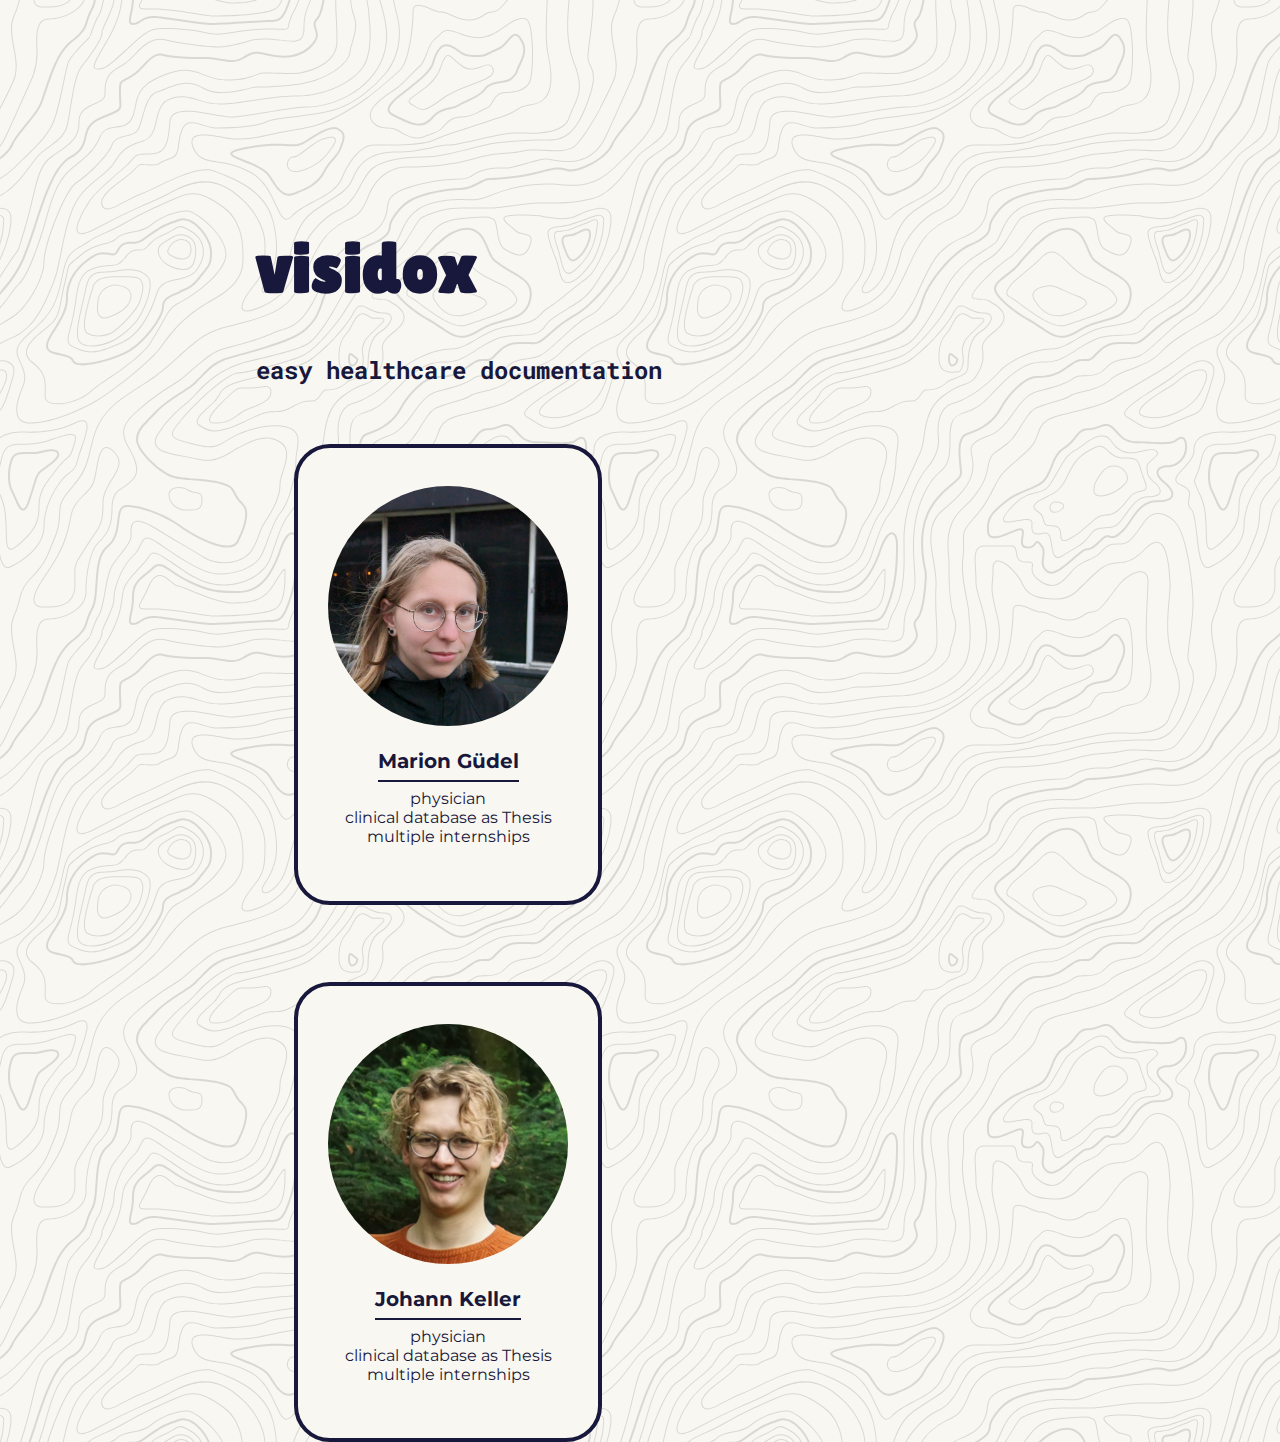
==== index.html @ 974b4e4a "first upload coverpage" ====
<!DOCTYPE html>
<html>
<head>
	<title>visidox - easy healthcare documentation</title>

	<link rel="preconnect" href="https://fonts.googleapis.com">
		<link rel="preconnect" href="https://fonts.gstatic.com" crossorigin>
		<link href="https://fonts.googleapis.com/css2?family=Lilita+One&family=Montserrat&family=Roboto+Mono&display=swap" rel="stylesheet"> 

	<link rel="stylesheet" href="visidox001.css">
</head>
<body>
<div class="content">
	<h1>visidox</h1>
	<h2>easy healthcare documentation</h2>
	<div class="people">
		<a href="https://www.linkedin.com/in/marion-g%C3%BCdel-76927b283/"><div class="person">
			<img src="Marion-Guedel-profile.jpg">
			<br><br>
			<div class="text">
				<span class="name">Marion Güdel</span>
				<p>physician<br>clinical database as Thesis<br>multiple internships</p>
			</div>
		</div></a>
		<a href="https://www.linkedin.com/in/johann-keller-655b15215/"><div class="person">
			<img src="Johann-Keller-profile.png">
			<br><br>
			<div class="text">
					<span class="name">Johann Keller</span>
					<p>physician<br>clinical database as Thesis<br>multiple internships</p>
			</div>
		</div></a>
	</div>
</div>
</body>
</html>
---- visidox001.css ----
:root {
	--boxSDur: 0.22s;
    --shadowOffset: 6px;
    --shadowColor: #17183B;
    --background-color: #f9f7f1;
}

body {
	background-color: var(--background-color);
background-image: url("data:image/svg+xml,%3Csvg xmlns='http://www.w3.org/2000/svg' width='600' height='600' viewBox='0 0 600 600'%3E%3Cpath fill='%23a9a9a9' fill-opacity='0.4' d='M600 325.1v-1.17c-6.5 3.83-13.06 7.64-14.68 8.64-10.6 6.56-18.57 12.56-24.68 19.09-5.58 5.95-12.44 10.06-22.42 14.15-1.45.6-2.96 1.2-4.83 1.9l-4.75 1.82c-9.78 3.75-14.8 6.27-18.98 10.1-4.23 3.88-9.65 6.6-16.77 8.84-1.95.6-3.99 1.17-6.47 1.8l-6.14 1.53c-5.29 1.35-8.3 2.37-10.54 3.78-3.08 1.92-6.63 3.26-12.74 5.03a384.1 384.1 0 0 1-4.82 1.36c-2.04.58-3.6 1.04-5.17 1.52a110.03 110.03 0 0 0-11.2 4.05c-2.7 1.15-5.5 3.93-8.78 8.4a157.68 157.68 0 0 0-6.15 9.2c-5.75 9.07-7.58 11.74-10.24 14.51a50.97 50.97 0 0 1-4.6 4.22c-2.33 1.9-10.39 7.54-11.81 8.74a14.68 14.68 0 0 0-3.67 4.15c-1.24 2.3-1.9 4.57-2.78 8.87-2.17 10.61-3.52 14.81-8.2 22.1-4.07 6.33-6.8 9.88-9.83 12.99-.47.48-.95.96-1.5 1.48l-3.75 3.56c-1.67 1.6-3.18 3.12-4.86 4.9a42.44 42.44 0 0 0-9.89 16.94c-2.5 8.13-2.72 15.47-1.76 27.22.47 5.82.51 6.36.51 8.18 0 10.51.12 17.53.63 25.78.24 4.05.56 7.8.97 11.22h.9c-1.13-9.58-1.5-21.83-1.5-37 0-1.86-.04-2.4-.52-8.26-.94-11.63-.72-18.87 1.73-26.85a41.44 41.44 0 0 1 9.65-16.55c1.67-1.76 3.18-3.27 4.83-4.85.63-.6 3.13-2.96 3.75-3.57a71.6 71.6 0 0 0 1.52-1.5c3.09-3.16 5.86-6.76 9.96-13.15 4.77-7.42 6.15-11.71 8.34-22.44.86-4.21 1.5-6.4 2.68-8.6.68-1.25 1.79-2.48 3.43-3.86 1.38-1.15 9.43-6.8 11.8-8.72 1.71-1.4 3.26-2.81 4.7-4.3 2.72-2.85 4.56-5.54 10.36-14.67a156.9 156.9 0 0 1 6.1-9.15c3.2-4.33 5.9-7.01 8.37-8.07 3.5-1.5 7.06-2.77 11.1-4.02a233.84 233.84 0 0 1 7.6-2.2l2.38-.67c6.19-1.79 9.81-3.16 12.98-5.15 2.14-1.33 5.08-2.33 10.27-3.65l6.14-1.53c2.5-.63 4.55-1.2 6.52-1.82 7.24-2.27 12.79-5.06 17.15-9.05 4.05-3.72 9-6.2 18.66-9.9l4.75-1.82c1.87-.72 3.39-1.31 4.85-1.91 10.1-4.15 17.07-8.32 22.76-14.4 6.05-6.45 13.95-12.4 24.49-18.92 1.56-.96 7.82-4.6 14.15-8.33v-64.58c-4 8.15-8.52 14.85-12.7 17.9-2.51 1.82-5.38 4.02-9.04 6.92a1063.87 1063.87 0 0 0-6.23 4.98l-1.27 1.02a2309.25 2309.25 0 0 1-4.87 3.9c-7.55 6-12.9 10.05-17.61 13.19-3.1 2.06-3.86 2.78-8.06 7.13-5.84 6.07-11.72 8.62-29.15 10.95-11.3 1.5-20.04 4.91-30.75 11.07-1.65.94-7.27 4.27-6.97 4.1-2.7 1.58-4.69 2.69-6.64 3.66-5.63 2.8-10.47 4.17-15.71 4.17-17.13 0-41.44 11.51-51.63 22.83-12.05 13.4-31.42 27.7-45.25 31.16-7.4 1.85-11.85 7.05-14.04 14.69-1.26 4.4-1.58 8.28-1.58 13.82 0 .82.01.98.24 3.63.45 5.18.35 8.72-.77 13.26-1.53 6.2-4.89 12.6-10.59 19.43-13.87 16.65-22.88 46.58-22.88 71.68 0 2.39.02 4.26.06 8.75.12 10.8.1 15.8-.22 21.95-.56 11.18-2.09 20.73-5 29.3h-1.05c2.94-8.56 4.49-18.12 5.05-29.35.31-6.13.34-11.1.22-21.9-.04-4.48-.06-6.36-.06-8.75 0-25.32 9.07-55.47 23.12-72.32 5.6-6.72 8.88-12.99 10.38-19.03 1.09-4.4 1.18-7.85.74-12.93-.23-2.7-.24-2.86-.24-3.72 0-5.62.32-9.57 1.62-14.1 2.28-7.95 6.97-13.44 14.76-15.39 13.6-3.4 32.82-17.59 44.75-30.84C409 360.14 433.58 348.5 451 348.5c5.07 0 9.77-1.33 15.26-4.07 1.93-.96 3.9-2.05 6.58-3.62-.3.18 5.33-3.16 6.98-4.11 10.82-6.21 19.66-9.67 31.11-11.2 17.23-2.3 22.9-4.75 28.57-10.64 4.25-4.41 5.04-5.16 8.22-7.28 4.68-3.11 10.01-7.14 17.55-13.14a1113.33 1113.33 0 0 0 4.86-3.89l1.28-1.02a4668.54 4668.54 0 0 1 6.23-4.98c3.67-2.9 6.55-5.12 9.07-6.95 4.37-3.19 9.16-10.56 13.29-19.4v66.9zm0-116.23c-.62.01-1.27.06-1.95.13-6.13.63-13.83 3.45-21.83 7.45-3.64 1.82-8.46 2.67-14.17 2.71-4.7.04-9.72-.47-14.73-1.33-1.7-.3-3.26-.61-4.67-.93a31.55 31.55 0 0 0-3.55-.57 273.4 273.4 0 0 0-16.66-.88c-10.42-.16-17.2.74-17.97 2.73-.38.97.6 2.55 3.03 4.87 1.01.97 2.22 2.03 4.04 3.55a1746.07 1746.07 0 0 0 4.79 4.02c1.39 1.2 3.1 1.92 5.5 2.5.7.16.86.2 2.64.54 3.53.7 5.03 1.25 6.15 2.63 1.41 1.76 1.4 4.54-.15 8.88-2.44 6.83-5.72 10.05-10.19 10.33-3.63.23-7.6-1.29-14.52-5.06-4.53-2.47-6.82-7.3-8.32-15.26-.17-.87-.32-1.78-.5-2.86l-.43-2.76c-1.05-6.58-1.9-9.2-3.73-10.11-.81-.4-1.59-.74-2.36-1-2.27-.77-4.6-1.02-8.1-.92-2.29.07-14.7 1-13.77.93-20.55 1.37-28.8 5.05-37.09 14.99a133.07 133.07 0 0 0-4.25 5.44l-2.3 3.09-2.51 3.32c-4.1 5.36-7.06 8.48-10.39 11.12-.65.52-1.33 1.04-2.13 1.62l-4.11 2.94a106.8 106.8 0 0 0-5.16 3.99c-4.55 3.74-9.74 8.6-16.25 15.38-8.25 8.58-11.78 13.54-11.7 15.95.07 1.65 1.64 2.11 6.79 2.38 1.61.09 2.15.12 2.98.2 2.95.24 5.09.73 6.81 1.68 7.48 4.15 11.63 7.26 13.95 11.58 3.3 6.15.8 12.88-8.89 20.26-8.28 6.3-11.1 10.37-11.31 14.96-.06 1.17 0 1.93.26 4.43.69 6.47.25 10.65-2.8 17.42a44.23 44.23 0 0 1-4.16 7.53c-2.82 3.97-5.47 5.74-10.6 7.69-.43.16-3.34 1.23-4.27 1.59-1.8.68-3.38 1.36-5.01 2.14-4.18 2-8.4 4.6-13.1 8.24-8.44 6.51-13.23 14.56-15.98 25.06-1.1 4.2-1.55 6.81-2.8 15.21-1.26 8.6-2.17 12.64-4.08 16.55-2.1 4.28-11.93 26.59-12.97 28.88a382.7 382.7 0 0 1-6.37 13.41c-4.07 8.11-7.61 14.07-10.73 17.81-5.38 6.46-8.98 14.37-13.77 28.42a810.14 810.14 0 0 0-1.89 5.6c-1.8 5.35-2.96 8.6-4.26 11.85-6.13 15.32-25.43 26.31-46.46 26.31-11.2 0-20.58-2.74-31.02-8.55-5.6-3.13-4.55-2.42-22.26-14.54-14.33-9.8-17.7-10.73-20.47-6.9-.37.5-1.81 2.74-1.83 2.77a52.24 52.24 0 0 1-4.94 5.9c-.73.79-5.52 5.87-6.97 7.45-2.38 2.6-4.3 4.81-5.98 6.93a45.6 45.6 0 0 0-5.08 7.66c-1.29 2.57-1.9 5.25-2.66 10.6a997.6 997.6 0 0 1-.46 3.18h-1l.47-3.32c.77-5.45 1.4-8.2 2.75-10.9a46.54 46.54 0 0 1 5.2-7.84c1.7-2.14 3.63-4.38 6.03-6.98 1.45-1.59 6.24-6.68 6.96-7.46a51.58 51.58 0 0 0 4.84-5.78s1.47-2.26 1.86-2.8c3.25-4.5 7.08-3.44 21.84 6.67 17.67 12.08 16.62 11.38 22.19 14.48 10.3 5.73 19.5 8.43 30.53 8.43 20.65 0 39.57-10.77 45.54-25.69a219.7 219.7 0 0 0 4.24-11.8 6752.32 6752.32 0 0 0 1.88-5.6c4.83-14.16 8.47-22.14 13.96-28.73 3.05-3.66 6.56-9.57 10.6-17.61 1.97-3.93 4.04-8.31 6.35-13.38 1.03-2.28 10.88-24.61 12.98-28.91 1.85-3.79 2.75-7.76 4-16.25 1.24-8.44 1.7-11.07 2.81-15.32 2.8-10.7 7.71-18.94 16.33-25.6a73.18 73.18 0 0 1 13.29-8.35c1.66-.8 3.27-1.48 5.08-2.18.94-.36 3.86-1.43 4.28-1.59 4.95-1.88 7.44-3.55 10.14-7.33 1.35-1.9 2.68-4.3 4.06-7.37 2.97-6.58 3.39-10.59 2.72-16.9a27.13 27.13 0 0 1-.27-4.58c.22-4.94 3.21-9.24 11.7-15.7 9.33-7.11 11.66-13.34 8.62-19-2.2-4.09-6.25-7.12-13.55-11.17-1.57-.88-3.6-1.33-6.42-1.57-.8-.07-1.34-.1-2.95-.19-5.77-.3-7.63-.85-7.72-3.34-.1-2.81 3.5-7.87 11.97-16.69 6.53-6.8 11.75-11.69 16.33-15.45 1.79-1.47 3.42-2.72 5.2-4.03l4.12-2.94c.79-.58 1.46-1.08 2.1-1.59 3.26-2.6 6.16-5.65 10.21-10.94a383.2 383.2 0 0 0 2.5-3.32l2.31-3.09c1.8-2.39 3.04-4 4.29-5.48 8.47-10.17 16.98-13.96 37.27-15.3-.44.02 12-.9 14.32-.98 3.62-.1 6.05.16 8.46.98.8.27 1.62.62 2.47 1.04 2.27 1.14 3.17 3.87 4.27 10.85l.44 2.76c.17 1.07.33 1.97.5 2.83 1.44 7.69 3.62 12.29 7.8 14.57 6.76 3.68 10.6 5.15 13.99 4.94 4-.25 6.99-3.17 9.3-9.67 1.45-4.04 1.46-6.49.32-7.92-.9-1.12-2.28-1.62-5.57-2.27a55.8 55.8 0 0 1-2.67-.55c-2.54-.6-4.39-1.4-5.93-2.71a252.63 252.63 0 0 0-4.78-4.01 84.35 84.35 0 0 1-4.08-3.6c-2.73-2.6-3.86-4.43-3.28-5.95 1.02-2.64 7.82-3.54 18.93-3.37a230.56 230.56 0 0 1 16.73.88c2.76.39 3.2.49 3.68.6 1.4.3 2.95.62 4.62.91a82.9 82.9 0 0 0 14.56 1.32c5.56-.04 10.24-.86 13.73-2.6 8.1-4.05 15.89-6.9 22.17-7.56.7-.07 1.4-.11 2.05-.13v1zm0-100.94v1.5c-8.62 16.05-17.27 29.55-23.65 35.92-3.19 3.2-7.62 4.9-13.54 5.56-4.45.48-8.28.4-19.18-.2-9.91-.55-15.32-.44-20.52.78a84.05 84.05 0 0 1-15 2.11l-2.25.14c-12.49.75-19.37 1.78-32.72 5.74-4.5 1.33-9.27 2.49-14.3 3.48a246.27 246.27 0 0 1-32.6 3.97c-7.56.45-13.21.57-20.24.57-5.4 0-11.9 1.61-18 5.18-8.3 4.87-15.06 12.87-19.53 24.5a68.57 68.57 0 0 1-4.56 9.8c-3.6 6.2-6.92 8.99-13.38 12.18l-4.03 1.96a64.48 64.48 0 0 0-15.16 10.25c-8.2 7.33-13.72 16.63-22.54 35.6l-2.08 4.49c-7.3 15.7-11.5 23.3-17.35 29.87-7.7 8.66-20.25 14.42-40.31 20.08-4.37 1.23-19.04 5.08-19.24 5.13-6.92 1.87-11.68 3.34-15.63 4.92-10.55 4.22-18.71 10.52-36.38 26.52l-1.7 1.54c-8.58 7.76-13.41 11.9-18.81 15.88-3.95 2.9-8 5.67-12.97 8.91-2.06 1.34-10.3 6.6-12.33 7.94-11.52 7.5-18.53 13.04-24.62 20.08a62.01 62.01 0 0 0-6.44 8.85c-4.13 6.91-6.27 13.15-9.2 25.11l-1.54 6.26c-.6 2.45-1.15 4.54-1.72 6.58-2.97 10.7-6.9 17.36-14.78 26.91L69.6 491a148.51 148.51 0 0 0-4.19 5.3 23.9 23.9 0 0 0-3.44 6.28c-1.16 3.23-1.52 5.9-1.87 11.94-.58 10.05-1.42 15.04-4.63 22.67-1.57 3.72-5.66 14.02-6.41 15.8a73.46 73.46 0 0 1-3.57 7.4c-2.88 5.14-6.71 10.12-13.12 16.95-5.96 6.36-8.87 10.9-10.61 16a56.88 56.88 0 0 0-1.38 4.82l-.46 1.84h-1.03l.52-2.08c.52-2.09.92-3.49 1.4-4.9 1.8-5.25 4.78-9.9 10.84-16.36 6.35-6.78 10.13-11.7 12.97-16.77a72.5 72.5 0 0 0 3.52-7.29c.75-1.76 4.84-12.06 6.4-15.8 3.17-7.5 3.99-12.4 4.56-22.33.35-6.14.72-8.88 1.93-12.23a24.9 24.9 0 0 1 3.58-6.54c1.27-1.7 2.6-3.37 4.22-5.34l4.11-4.95c7.8-9.46 11.66-16 14.59-26.54.56-2.04 1.1-4.12 1.71-6.56l1.53-6.26c2.96-12.04 5.13-18.36 9.32-25.39 1.84-3.08 4-6.05 6.54-8.99 6.17-7.12 13.24-12.7 24.83-20.26 2.05-1.33 10.28-6.6 12.33-7.94 4.96-3.22 9-5.98 12.92-8.87 5.37-3.95 10.19-8.08 18.74-15.82l1.7-1.54c17.76-16.09 25.98-22.43 36.67-26.7 4-1.6 8.8-3.09 15.75-4.96.21-.06 14.87-3.9 19.22-5.13 19.9-5.61 32.32-11.31 39.85-19.78 5.76-6.48 9.93-14.02 17.18-29.64l2.09-4.5c8.87-19.07 14.44-28.46 22.77-35.9a65.48 65.48 0 0 1 15.38-10.4l4.04-1.97c6.3-3.1 9.47-5.77 12.96-11.77a67.6 67.6 0 0 0 4.48-9.67c4.56-11.84 11.47-20.02 19.97-25 6.25-3.66 12.93-5.32 18.5-5.32 7.01 0 12.65-.12 20.17-.57a245.3 245.3 0 0 0 32.47-3.96c5-.98 9.75-2.13 14.22-3.45 13.43-3.98 20.38-5.02 32.94-5.78l2.24-.14c5.76-.37 9.8-.9 14.85-2.09 5.31-1.25 10.79-1.35 22.6-.7 9.04.5 12.84.58 17.21.1 5.71-.62 9.94-2.26 12.95-5.26 6.44-6.45 15.3-20.37 24.35-36.72zm0 450.21c-1.28-4.6-2.2-10.55-3.33-20.25l-.24-2.04-.23-2.03c-1.82-15.7-3.07-21.98-5.55-24.47-2.46-2.46-3.04-5.03-2.52-8.64.1-.6.18-1.1.39-2.15.69-3.54.77-5.04.08-6.84-.91-2.38-3.31-4.41-7.79-6.26-5.08-2.09-6.52-4.84-4.89-8.44.66-1.45 1.79-3.02 3.52-5.01 1.04-1.2 5.48-5.96 5.08-5.53 6.15-6.7 8.98-11.34 8.98-16.48a15.2 15.2 0 0 1 6.5-12.89v1.26a14.17 14.17 0 0 0-5.5 11.63c0 5.47-2.93 10.29-9.24 17.16.38-.42-4.04 4.33-5.07 5.5-1.67 1.93-2.75 3.43-3.36 4.77-1.37 3.04-.23 5.22 4.36 7.1 4.71 1.95 7.32 4.16 8.34 6.83.78 2.04.7 3.67-.03 7.4-.2 1.03-.3 1.51-.38 2.09-.48 3.33.03 5.59 2.23 7.8 2.74 2.74 3.98 8.96 5.84 25.06l.24 2.03.23 2.04c.82 7.01 1.53 12.06 2.34 16.03v4.33zm0-62.16c-1.4-3.13-4.43-9.9-4.95-11.17-1.02-2.53-1.25-3.8-.91-5.18.2-.84 2.05-4.68 2.32-5.33a70.79 70.79 0 0 0 3.54-11.2v3.99a62.82 62.82 0 0 1-2.62 7.6c-.31.75-2.09 4.46-2.27 5.18-.28 1.12-.08 2.22.87 4.57.41 1.02 2.5 5.7 4.02 9.09v2.45zm0-85.09c-1.65 1.66-3.66 2.9-6.4 4.13-.25.1-13.97 5.47-20.4 8.43-9.35 4.32-16.7 5.9-23.03 5.25-5.08-.53-9.02-2.25-14.77-5.92l-3.2-2.07a77.4 77.4 0 0 0-5.44-3.27c-4.05-2.18-3.25-5.8 1.47-10.47 3.71-3.68 9.6-7.93 18.73-13.8l4.46-2.82c17.95-11.33 18.22-11.5 22.27-14.74 11.25-9 19.69-14.02 26.31-15.1v1.02c-6.37 1.1-14.62 6-25.69 14.86-4.1 3.28-4.34 3.44-22.36 14.8a652.4 652.4 0 0 0-4.45 2.83c-9.07 5.83-14.92 10.05-18.57 13.66-4.31 4.28-4.95 7.13-1.7 8.88 1.7.91 3.29 1.88 5.5 3.3l3.2 2.08c5.64 3.59 9.45 5.25 14.34 5.76 6.13.64 13.32-.9 22.52-5.15 6.46-2.98 20.18-8.35 20.4-8.44 3.04-1.37 5.1-2.71 6.81-4.69v1.47zm0-41.37v1c-6.56.26-12.11 3.13-19.71 9.08l-4.63 3.68a51.87 51.87 0 0 1-4.4 3.14c-.82.52-5.51 3.33-6.22 3.76-3.31 2-6.15 3.8-8.87 5.6a112.61 112.61 0 0 0-8.16 5.92c-4.61 3.72-7.4 6.9-7.97 9.35-.63 2.67 1.48 4.53 7.05 5.46 10.7 1.78 20.92-.05 30.45-4.65a61.96 61.96 0 0 0 17.1-12.2 41.8 41.8 0 0 0 5.36-7.42v1.92a38.94 38.94 0 0 1-4.64 6.19 62.95 62.95 0 0 1-17.39 12.41c-9.7 4.68-20.13 6.55-31.05 4.73-6.06-1-8.65-3.29-7.85-6.67.64-2.74 3.53-6.05 8.31-9.9 2.35-1.9 5.1-3.88 8.24-5.97 2.73-1.82 5.58-3.61 8.9-5.62.72-.44 5.4-3.24 6.22-3.75 1.26-.8 2.6-1.76 4.3-3.09.8-.62 3.9-3.1 4.63-3.67 7.77-6.1 13.49-9.04 20.33-9.3zm0-154.6v1c-1.75-.24-4.3.23-7.82 1.55-10.01 3.75-13.8 5.07-19.15 6.76-1.78.56-2.63.83-3.87 1.24-1.48.5-3.16.76-6.74 1.16a1550.34 1550.34 0 0 0-2.64.3c-7.8.94-11.28 2.47-11.28 6.07 0 4.45 2.89 13.18 7.96 25.81a57.34 57.34 0 0 1 2.33 7.6 258.32 258.32 0 0 1 .84 3.46c1.86 7.62 3.17 10.71 5.56 11.67 2.21.88 4.7.6 7.47-.72 3.48-1.69 7.22-4.94 11.2-9.47 1.52-1.7 2.97-3.49 4.59-5.57l3.16-4.1c2.59-3.23 6.07-12.21 8.39-20.23v3.45c-2.29 7.2-5.27 14.5-7.61 17.41-.44.55-2.67 3.46-3.15 4.09-1.63 2.1-3.1 3.9-4.62 5.62-4.08 4.61-7.9 7.94-11.53 9.7-2.99 1.44-5.77 1.75-8.28.74-2.84-1.13-4.2-4.34-6.15-12.35a2097.48 2097.48 0 0 1-.84-3.46c-.8-3.2-1.47-5.45-2.28-7.46-5.14-12.8-8.04-21.55-8.04-26.19 0-4.37 3.84-6.06 12.16-7.07a160.9 160.9 0 0 1 2.65-.3c3.5-.39 5.15-.64 6.53-1.1 1.26-.42 2.1-.7 3.88-1.26 5.34-1.68 9.11-3 19.1-6.74 3.53-1.32 6.22-1.84 8.18-1.61zM0 292c10.13-11.31 18.13-23.2 23.07-35.39 3.3-8.14 6.09-16.12 10.81-30.55l1.59-4.84c6.53-19.94 10.11-29.82 14.77-39.56 6.07-12.72 12.55-21.18 20.27-25.54 6.66-3.76 10.2-7.86 12.22-13.15a46.6 46.6 0 0 0 1.86-6.58c1.23-5.2 2.05-7.59 3.93-10.36 2.45-3.62 6.27-6.53 12.1-8.96 15.78-6.58 16.73-7.04 18.05-9.01.65-.98.83-2.15.74-4.51-.03-.73-.23-3.82-.24-4A93.8 93.8 0 0 1 119 94c0-10.04.18-11.37 2.37-13.15.52-.42 1.13-.8 2.07-1.3.27-.14 2.18-1.12 2.84-1.48a68.4 68.4 0 0 0 9.12-5.87c2.06-1.54 2.64-2.14 8.01-7.93 3.78-4.09 6.21-6.36 8.96-8.12 3.64-2.33 7.2-3.12 10.9-2.11 4.4 1.2 10.81 2 18.78 2.46 6.9.4 12.9.5 21.95.5 4.87 0 8.97.47 15.4 1.57 7.77 1.33 9.3 1.54 12.38 1.54 4.05 0 7.43-.88 10.68-2.95 5.06-3.22 8.11-4.67 11.2-5.2 3.62-.64 4.77-.46 16.55 2.06 17.26 3.7 30.85 1.36 41.06-9.7 5.1-5.53 5.48-8.9 3.48-14.8-.83-2.42-1.03-3.1-1.17-4.3-.29-2.52.5-4.71 2.71-6.93 2.65-2.65 4.72-9.17 6.22-18.29h2.03c-1.56 9.71-3.77 16.65-6.83 19.7-1.79 1.8-2.36 3.39-2.14 5.28.11 1 .3 1.63 1.07 3.9 2.22 6.53 1.76 10.66-3.9 16.8-10.77 11.66-25.07 14.13-42.95 10.3-11.42-2.45-12.55-2.62-15.78-2.06-2.77.48-5.62 1.84-10.47 4.92a20.93 20.93 0 0 1-11.76 3.27c-3.25 0-4.81-.22-12.73-1.57C212.74 59.46 208.73 59 204 59c-9.1 0-15.11-.1-22.07-.5-8.09-.47-14.62-1.29-19.2-2.54-5.62-1.53-10.17 1.38-17.85 9.66-5.5 5.94-6.08 6.53-8.28 8.18a70.38 70.38 0 0 1-9.38 6.03c-.68.37-2.58 1.35-2.84 1.49-.84.44-1.35.76-1.75 1.08C121.16 83.6 121 84.8 121 94c0 1.85.06 3.54.17 5.44 0 .17.2 3.28.24 4.03.1 2.75-.13 4.29-1.08 5.71-1.67 2.5-2.27 2.8-18.95 9.74-5.48 2.29-8.99 4.96-11.2 8.24-1.71 2.51-2.47 4.73-3.64 9.7-.83 3.5-1.21 4.92-1.94 6.83-2.18 5.73-6.05 10.19-13.1 14.18-7.3 4.12-13.55 12.28-19.46 24.66-4.6 9.64-8.17 19.46-14.67 39.32l-1.58 4.84c-4.75 14.47-7.54 22.48-10.86 30.69-5.28 13.01-13.95 25.65-24.93 37.6v-2.97zm0 78v-.5l1-.01c6.32 0 7.47 5.2 4.6 13.36a60.36 60.36 0 0 1-5.6 11.3v-1.92a57.76 57.76 0 0 0 4.65-9.72c2.69-7.6 1.71-12.02-3.65-12.02-.34 0-.67 0-1 .02v-46.59a340.96 340.96 0 0 0 13.71-8.34c13.66-9.46 29.79-37.6 29.79-53.59 0-18.1 21.57-72.64 32.23-79.42 12.71-8.09 32.24-27.96 35.8-37.75 1.93-5.3 5.5-7.27 14.42-9.37 6.15-1.44 8.64-2.42 10.67-4.79 1.5-1.74 2.72-4.79 4.33-10.3.23-.78 1.9-6.68 2.43-8.46 3.62-12.08 7.3-18.49 13.47-20.39 2.5-.76 3.03-.98 9.74-3.7 7.49-3.03 11.97-4.43 17.12-4.92 6.75-.65 13.13.75 19.55 4.67 5.43 3.32 12.19 4.72 20.17 4.56 6.03-.12 12.2-1.07 19.83-2.8 1.82-.4 7.38-1.74 8.26-1.94 2.69-.6 4.34-.89 5.48-.89 4.97 0 8.93-.05 14.2-.27 7.9-.32 15.56-.92 22.75-1.88 8.5-1.14 15.9-2.73 21.88-4.82 18.9-6.62 32.64-18.3 33.67-27.59.29-2.56.4-2.96 2.79-11.11 2.33-7.95 3.21-12.93 2.72-18.23-.2-2.24-.69-4.38-1.48-6.42-1.5-3.92-2.63-9.4-3.43-16.18h.9c.77 6.47 1.89 11.72 3.47 15.82a24.93 24.93 0 0 1 1.54 6.69c.5 5.46-.4 10.54-2.77 18.6-2.36 8.06-2.47 8.47-2.74 10.95-1.09 9.75-15.1 21.68-34.33 28.41-6.06 2.12-13.52 3.72-22.09 4.87-7.22.96-14.92 1.57-22.83 1.89-5.3.21-9.27.27-14.25.27-1.04 0-2.64.27-5.26.87-.87.2-6.43 1.53-8.26 1.94-7.68 1.73-13.92 2.7-20.03 2.82-8.15.17-15.1-1.27-20.71-4.7-6.23-3.81-12.4-5.16-18.93-4.54-5.04.48-9.44 1.86-16.84 4.86-6.75 2.74-7.29 2.95-9.82 3.73-5.73 1.76-9.28 7.96-12.81 19.72-.53 1.77-2.2 7.66-2.43 8.46-1.66 5.65-2.91 8.78-4.53 10.67-2.22 2.58-4.84 3.62-12.01 5.3-7.8 1.83-11.13 3.66-12.9 8.54-3.65 10.04-23.32 30.06-36.2 38.25C65.94 190 44.5 244.2 44.5 262c0 16.34-16.3 44.78-30.22 54.41-2.14 1.48-8.24 5.12-14.28 8.68v-1.16 46.09zm0-173.7v-1.11c7.42-3.82 14.55-10.23 21.84-18.98 3.8-4.56 14.21-18.78 15.79-20.55 1.8-2.04 4.06-3.96 7.42-6.45 1.08-.8 4.92-3.57 5.49-3.99 9.36-6.85 14-11.96 15.98-19.36.8-2.98 1.54-6.78 2.46-12.3.23-1.44 2-12.46 2.56-15.79 2.87-16.77 5.73-26.79 10.07-32.1C92.46 52.43 101.5 38.13 101.5 33c0-2.54.34-3.35 6.05-15.71.68-1.49 1.25-2.74 1.77-3.93 2.5-5.75 3.9-10.04 4.14-13.36h1c-.23 3.48-1.66 7.87-4.23 13.76-.52 1.2-1.09 2.45-1.78 3.95-5.54 12.01-5.95 12.99-5.95 15.29 0 5.47-9.09 19.84-20.11 33.31-4.2 5.12-7.03 15.06-9.86 31.64-.57 3.33-2.33 14.33-2.57 15.78-.92 5.56-1.67 9.38-2.48 12.4-2.05 7.68-6.82 12.93-16.35 19.91l-5.49 3.98c-3.3 2.45-5.51 4.34-7.27 6.31-1.53 1.73-11.94 15.93-15.76 20.53-7.52 9.02-14.88 15.6-22.61 19.46zm0 361.83v-4.33c.48 2.36 1 4.35 1.6 6.15 2 6.03 4.6 8.26 8.19 6.59C28.76 557.69 43.5 542.4 43.5 527c0-16.2 6.37-31.99 17.1-46.3 1.88-2.5 3.66-4.4 5.53-6 .73-.62 1.45-1.18 2.3-1.8l2-1.43c3.68-2.68 5.32-5.28 7.08-12.59.75-3.07 1.38-5.02 4.2-13.26l.63-1.88c3.24-9.58 4.56-14.97 4.17-18.65-.48-4.43-3.8-5.23-11.3-1.64a81.12 81.12 0 0 1-9.15 3.7c-13.89 4.67-26.96 5.8-42.66 5.42l-1.95-.05-1.45-.02a39.8 39.8 0 0 0-15.05 2.96A21.81 21.81 0 0 0 0 438.37v-1.26a23.55 23.55 0 0 1 4.55-2.57 40.77 40.77 0 0 1 16.92-3.02l1.95.05c15.6.38 28.57-.75 42.32-5.37a80.12 80.12 0 0 0 9.04-3.65c8.04-3.84 12.16-2.85 12.72 2.43.42 3.89-.92 9.34-4.21 19.08l-.64 1.88c-2.8 8.2-3.43 10.15-4.16 13.18-1.82 7.52-3.59 10.34-7.47 13.16l-2 1.43c-.84.6-1.54 1.15-2.25 1.75a35.45 35.45 0 0 0-5.37 5.84c-10.61 14.15-16.9 29.74-16.9 45.7 0 15.88-15 31.45-34.29 40.45-4.3 2.01-7.39-.66-9.56-7.18-.23-.68-.44-1.39-.65-2.13zm0-62.16v-2.45l1.46 3.27c2.1 4.8 3.46 10.33 4.26 16.77.66 5.3.84 9.3 1.04 18.5.2 9.32.5 12.75 1.63 15.05 1.28 2.6 3.67 2.35 8.29-1.5 17.14-14.3 21.82-22.9 21.82-38.62 0-7.17 1.1-12.39 3.7-17.68 2.27-4.67 3.65-6.62 13.4-19.62a69.8 69.8 0 0 1 7.6-8.79 44.76 44.76 0 0 1 3.54-3.06c.38-.3.64-.52.89-.74a10.47 10.47 0 0 0 2.63-3.32 35.78 35.78 0 0 0 2.26-5.94l.37-1.2.36-1.15c.29-.91.48-1.55.66-2.16.45-1.53.74-2.68.91-3.66.38-2.2.12-3.49-.85-4.15-2.35-1.61-9.28-.24-23.8 4.94-9.54 3.4-16.12 4.17-27.85 4.26-7.71.06-10.43.4-13.25 2.12-3.48 2.12-5.84 6.4-7.58 14.26-.5 2.2-.99 4.19-1.49 5.98v-3.98l.51-2.22c1.8-8.1 4.28-12.6 8.04-14.9 3.04-1.85 5.86-2.2 13.77-2.26 11.61-.09 18.1-.84 27.51-4.2 14.93-5.32 21.95-6.71 24.7-4.83 1.38.94 1.71 2.6 1.28 5.15a33.69 33.69 0 0 1-.94 3.78l-.66 2.17-.36 1.15-.37 1.2a36.64 36.64 0 0 1-2.33 6.1c-.8 1.53-1.61 2.52-2.86 3.61l-.92.77-1.02.83c-.9.74-1.65 1.4-2.47 2.18a68.84 68.84 0 0 0-7.48 8.66c-9.7 12.93-11.07 14.87-13.31 19.46-2.52 5.15-3.59 10.22-3.59 17.24 0 16.04-4.82 24.91-22.18 39.38-5.04 4.2-8.18 4.55-9.83 1.18-1.22-2.5-1.52-5.94-1.73-15.47-.2-9.16-.38-13.15-1.03-18.4-.79-6.34-2.12-11.8-4.19-16.49L0 495.98zM379.27 0h1.04l1.5 5.26c3.28 11.56 4.89 19.33 5.26 27.8.49 11.01-1.52 21.26-6.63 31.17-7.8 15.13-20.47 26.5-36.22 34.1-12.38 5.96-26.12 9.17-36.22 9.17-6.84 0-17.24 1.38-37.27 4.62l-2.27.37c-24.5 3.99-31.65 5-37.46 5-3.49 0-4.08-.08-19.54-2.8-3.56-.64-6.32-1.1-9-1.5-20.23-2.96-31-1.2-31.96 7.86-.1.85-.18 1.72-.29 2.81l-.27 2.73c-1.1 10.9-2.02 15.73-4.31 19.96-2.9 5.34-7.77 7.95-15.63 7.95-10.2 0-12.92.6-15.5 3.17.52-.51-5.03 5.85-8.16 8.7-2.75 2.5-14.32 12.55-15.77 13.83a341.27 341.27 0 0 0-6.54 5.92c-6.97 6.49-11.81 11.76-14.6 16.15-5.92 9.3-10.48 18.04-11.69 24.08-1.66 8.3 3.67 9.54 19.02 1.21a626.23 626.23 0 0 1 44.54-21.9c3.5-1.56 14.04-6.2 15.68-6.95 5.05-2.25 8.3-3.8 10.78-5.15l1.95-1.07 2.18-1.18c1.76-.94 3.38-1.76 5-2.55 18.1-8.72 34.48-10.46 50.33-1.2 22.89 13.34 38.28 37.02 38.28 56.44 0 19.12-.73 25.13-5.18 33.2a45.32 45.32 0 0 1-4.94 7.12c-6.47 7.77-11.81 16.2-12.76 21.27-1.2 6.34 4.69 7.03 20.17-.05 13.31-6.08 22.4-14.95 28.5-26.32a80.51 80.51 0 0 0 6.1-15.13c.9-2.98 3.17-11.65 3.41-12.48a29.02 29.02 0 0 1 1.75-4.83c7.47-14.93 21.09-30.5 36.25-37.24 7.61-3.38 13-9.65 19.4-20.79.84-1.48 4.26-7.64 5.14-9.17 3.52-6.1 6.22-9.7 9.37-11.98 10.15-7.4 28.7-11.1 50.29-11.1 7.52 0 16.54-1.24 27.51-3.58a420.1 420.1 0 0 0 14.96-3.52c-1.3.33 15.54-3.98 19.42-4.89 14.15-3.33 41.07-5.01 64.11-5.01 17.36 0 27.82-9.23 38.53-38.67 6.62-18.21 6.62-26.37 2.69-34.35l-1.18-2.37A13.36 13.36 0 0 1 587.5 58c0-4.03 0-4.01 2.5-24.56.46-3.73.8-6.74 1.12-9.64.9-8.45 1.38-15.2 1.38-20.8 0-.94-.02-1.94-.04-3h1c.03 1.06.04 2.06.04 3 0 5.65-.48 12.43-1.39 20.9-.3 2.91-.66 5.93-1.11 9.66-2.5 20.45-2.5 20.47-2.5 24.44 0 1.97.45 3.57 1.45 5.68.24.51 1.16 2.35 1.17 2.36 4.06 8.24 4.06 16.68-2.65 35.13-10.84 29.8-21.63 39.33-39.47 39.33-22.96 0-49.83 1.68-63.89 4.99-3.86.9-20.69 5.2-19.4 4.88a421.05 421.05 0 0 1-14.99 3.53c-11.04 2.35-20.11 3.6-27.72 3.6-21.4 0-39.76 3.67-49.7 10.9-3 2.19-5.64 5.7-9.1 11.68-.87 1.52-4.29 7.68-5.14 9.17-6.49 11.3-12 17.71-19.86 21.2-14.9 6.63-28.38 22.03-35.75 36.77a28.17 28.17 0 0 0-1.69 4.67c-.23.8-2.5 9.49-3.4 12.5a81.48 81.48 0 0 1-6.19 15.3c-6.2 11.56-15.44 20.58-28.96 26.76-16.1 7.36-23 6.55-21.58-1.04 1-5.29 6.4-13.83 12.99-21.73a44.33 44.33 0 0 0 4.82-6.96c4.35-7.88 5.06-13.77 5.06-32.72 0-19.04-15.19-42.4-37.72-55.55-15.57-9.08-31.62-7.38-49.45 1.21a132.9 132.9 0 0 0-7.14 3.71l-1.95 1.07a158.83 158.83 0 0 1-10.85 5.19c-1.65.74-12.18 5.38-15.69 6.95a625.25 625.25 0 0 0-44.46 21.86c-15.95 8.66-22.37 7.16-20.48-2.29 1.24-6.2 5.83-15.02 11.82-24.42 2.85-4.48 7.74-9.8 14.77-16.34 1.98-1.85 4.12-3.79 6.56-5.94 1.46-1.29 13.02-11.33 15.75-13.82 3.09-2.8 8.6-9.14 8.14-8.67 2.82-2.82 5.75-3.46 16.2-3.46 7.5 0 12.04-2.43 14.75-7.42 2.2-4.07 3.11-8.84 4.2-19.59l.26-2.73.3-2.81c.56-5.42 4.47-8.5 11.23-9.6 5.44-.88 12.51-.51 21.86.86 2.7.4 5.47.86 9.04 1.49 15.33 2.7 15.96 2.8 19.36 2.8 5.73 0 12.9-1.03 37.3-5l2.27-.36c20.1-3.26 30.52-4.64 37.43-4.64 9.95 0 23.54-3.18 35.78-9.08 15.57-7.5 28.09-18.73 35.78-33.65 5.02-9.75 7-19.82 6.51-30.67-.37-8.37-1.96-16.08-5.23-27.57L379.27 0zm13.68 0h1.02c.78 3.9 1.92 8.7 3.51 14.88 3.63 14.05 3.06 27.03-.75 38.77a61 61 0 0 1-11.35 20.68 138.36 138.36 0 0 1-19.32 18.77c-11.32 9.02-23.36 15.49-35.95 18.39a258.63 258.63 0 0 1-22.57 4.07c-3.17.44-6.36.85-10.3 1.32l-9.39 1.12c-11.53 1.41-17.45 2.55-21.64 4.46-9.28 4.21-28.35 6.04-49.21 6.04-1.37 0-2.8-.12-4.3-.35-2.62-.41-5-1.03-9.14-2.29-7.34-2.21-9.63-2.75-12.63-2.56-3.9.23-6.63 2.29-8.47 6.89-1.86 4.66-2.42 7.53-3.34 14.98-1.1 8.98-2.87 12.12-9.97 14.3a40.12 40.12 0 0 0-6.8 2.66c-.63.33-1.16.64-1.76 1.02l-1.34.86c-1.9 1.14-3.86 1.49-9.25 1.49-3.2 0-8.83-.55-9.51-.39-1.22.28-.75-.14-7.14 6.24-1.5 1.5-3.49 3.18-6.32 5.37-1.52 1.18-7.16 5.43-7.94 6.03-4.96 3.78-8.33 6.6-11.06 9.38-4.88 4.98-6.85 9.15-5.56 12.7 1.34 3.67 4.07 4.42 8.9 2.82a55.72 55.72 0 0 0 7.77-3.48c1.5-.77 7.78-4.13 9.37-4.96a116.8 116.8 0 0 1 12.31-5.68 162.2 162.2 0 0 0 11.04-4.84c2.04-.97 10.74-5.16 13-6.22 4.41-2.1 8.1-3.78 11.65-5.29 17.14-7.3 29.32-9.9 37.67-6.65l5.43 2.1c2.3.88 4.17 1.62 6.02 2.38a150.9 150.9 0 0 1 13.07 6c18.34 9.63 30.35 22.13 34.79 39.87 6.96 27.85 3.6 45.53-8.08 62.4-3.97 5.75-3.52 9.2.06 8.97 4.14-.28 10.21-4.95 15.11-12.52 3.1-4.8 5.1-10.45 8.05-21.53l1.69-6.35c.66-2.47 1.24-4.52 1.83-6.5 4.93-16.56 11-27.28 21.56-34.76 7.15-5.06 23.73-15.5 25.48-16.75 6.74-4.81 10.53-9.44 14.34-18 7.74-17.44 21.09-24.34 44.47-24.34 9.36 0 17.91-1.13 29.53-3.49a624.86 624.86 0 0 0 6.2-1.28c2.4-.5 4.07-.84 5.66-1.13 4.03-.74 7.04-1.1 9.61-1.1 4.44 0 9.39-1 31.39-5.99l2.95-.66c16.34-3.67 25.64-5.35 31.66-5.35 1.54 0 2.4.01 6.4.1 7.8.15 12.27.13 17.33-.2 16.41-1.06 26.73-5.36 29.8-14.56a87.1 87.1 0 0 1 3.55-8.83c-.15.31 2.29-4.96 2.9-6.38 5.38-12.3 5.57-21.92-1.44-39.44a86.4 86.4 0 0 1-5.26-20.72c-1.61-11.98-1.38-23.14.1-40.35l.2-2.12h1l-.2 2.2c-1.48 17.15-1.7 28.24-.11 40.14a85.4 85.4 0 0 0 5.2 20.47c7.1 17.78 6.91 27.67 1.43 40.22-.62 1.43-3.06 6.72-2.91 6.4a86.17 86.17 0 0 0-3.52 8.73c-3.23 9.72-13.9 14.15-30.68 15.24-5.1.33-9.58.35-17.42.2-3.98-.09-4.84-.1-6.37-.1-5.91 0-15.18 1.67-31.44 5.32l-2.95.67c-22.16 5.02-27.05 6.01-31.61 6.01-2.5 0-5.45.36-9.43 1.09-1.58.29-3.25.62-5.64 1.11a4894.21 4894.21 0 0 0-6.2 1.29c-11.68 2.37-20.3 3.51-29.73 3.51-23.02 0-36 6.71-43.53 23.66-3.9 8.8-7.82 13.58-14.7 18.5-1.78 1.27-18.36 11.7-25.48 16.75-10.34 7.32-16.3 17.87-21.19 34.23-.58 1.96-1.15 4-1.82 6.47l-1.69 6.35c-2.98 11.18-5 16.9-8.17 21.81-5.05 7.81-11.37 12.68-15.89 12.98-4.7.31-5.3-4.23-.94-10.53 11.52-16.64 14.82-34.03 7.92-61.6-4.35-17.42-16.16-29.72-34.27-39.22-4-2.1-8.2-4-12.99-5.97-1.84-.75-3.7-1.49-6-2.38l-5.43-2.08c-8.03-3.12-20.02-.58-36.92 6.63-3.52 1.5-7.21 3.19-11.61 5.27l-13 6.22c-4.71 2.22-8.16 3.75-11.11 4.88a115.87 115.87 0 0 0-12.21 5.63c-1.58.83-7.86 4.18-9.37 4.96a56.55 56.55 0 0 1-7.9 3.54c-5.3 1.75-8.62.85-10.17-3.43-1.46-4.02.66-8.5 5.8-13.74 2.75-2.82 6.16-5.66 11.15-9.48.79-.6 6.43-4.85 7.94-6.02a66.96 66.96 0 0 0 6.23-5.28c6.74-6.74 6.1-6.16 7.61-6.51.87-.2 6.69.36 9.74.36 5.22 0 7.03-.32 8.74-1.35l1.31-.84c.62-.4 1.18-.72 1.84-1.07a41.07 41.07 0 0 1 6.96-2.72c6.64-2.04 8.22-4.84 9.28-13.47.93-7.53 1.5-10.47 3.4-15.24 1.99-4.95 5.04-7.26 9.34-7.51 3.17-.2 5.5.35 12.97 2.6a63.54 63.54 0 0 0 9.02 2.26c1.45.22 2.83.34 4.14.34 20.71 0 39.7-1.82 48.8-5.96 4.32-1.96 10.29-3.1 21.93-4.53l9.4-1.12c3.92-.48 7.11-.88 10.27-1.32 8.16-1.14 15.4-2.43 22.49-4.06 12.42-2.86 24.33-9.26 35.55-18.2a137.4 137.4 0 0 0 19.18-18.64 60.02 60.02 0 0 0 11.15-20.32c3.76-11.57 4.32-24.36.75-38.23A284.86 284.86 0 0 1 392.95 0zM506.7 0h1.26c-.5.66-.9 1.18-1.17 1.51-3.95 4.96-6.9 7.92-9.82 9.57A10.02 10.02 0 0 1 492 12.5c-2.38 0-4.24.67-6.71 2.21l-2.65 1.71c-4.38 2.8-8.01 4.08-13.64 4.08-5.6 0-9.99-1.26-16.08-4.05a202.63 202.63 0 0 1-2.3-1.06l-2.18-.98c-1.6-.7-2.92-1.17-4.17-1.48a13.42 13.42 0 0 0-3.27-.43c-2.3 0-4.3-.68-11-3.37l-1.56-.62c-5-1.97-8.1-2.82-10.52-2.66-2.93.2-4.42 2.03-4.42 6.15 0 20.76-5.21 50.42-12.15 57.35-7.58 7.59-26.55 23.7-34.06 29.06-13.16 9.4-31.17 20.2-44.11 25.06a106.87 106.87 0 0 1-13.32 4.03c-3.28.78-6.6 1.43-11.25 2.24-.53.1-8.8 1.5-11.5 1.99-4.86.87-9.3 1.74-14 2.76-20.62 4.48-25.07 5.01-38.11 5.01-2.49 0-2.9-.07-14.05-2-2.42-.42-4.31-.73-6.15-1-8.11-1.19-13.83-1.36-17.64-.2-4.54 1.4-5.93 4.65-3.7 10.52 2.02 5.28 4.84 8.61 8.84 10.74 3.26 1.74 6.75 2.6 13.82 3.71 9.42 1.48 10.94 1.75 15.5 2.92a78.2 78.2 0 0 1 18.62 7.37c8.3 4.58 14.58 11.5 19.98 20.89 2.73 4.73 9.46 19.33 10.54 21.19 3.4 5.85 6.26 6.63 10.89 2 4.95-4.94 10.35-8.37 21.13-14.06.47-.25 2.06-1.1 2.12-1.12 7.98-4.21 11.92-6.51 15.87-9.54 5.11-3.9 8.66-8.1 10.77-13.11 8.52-20.24 20.75-33.31 32.46-33.31l5.5.03c10.53.08 17.35.02 24.9-.31 13.66-.62 23.78-2.09 29.39-4.67 5.85-2.7 13.42-5.49 24.18-9.02 3.46-1.14 6.29-2.05 12.7-4.1 7.7-2.45 11.08-3.54 15.17-4.9a1059.43 1059.43 0 0 1 11.33-3.72c3.67-1.2 5.96-2 8.03-2.78a59.88 59.88 0 0 0 6.66-2.94c1.87-.98 3.76-2.1 5.86-3.5 3.48-2.33 6.15-3.13 12.04-4.13l1.15-.2c5.71-1.01 9-2.3 12.76-5.63 7.82-6.96 8.58-23.18 3.84-44.52-1.7-7.67-2.1-19.28-1.57-35.47A837.22 837.22 0 0 1 546.76 0h1l-.15 3.06c-.32 6.42-.53 11.02-.68 15.62-.51 16.1-.12 27.65 1.56 35.21 4.82 21.68 4.04 38.2-4.16 45.48-3.91 3.48-7.37 4.84-13.24 5.87l-1.16.2c-5.76.99-8.32 1.75-11.65 3.98a63.73 63.73 0 0 1-5.96 3.56 60.86 60.86 0 0 1-6.77 2.99c-2.09.79-4.39 1.58-8.07 2.79a5398.31 5398.31 0 0 1-11.32 3.71c-4.1 1.37-7.48 2.46-15.18 4.92-6.42 2.04-9.24 2.95-12.7 4.08-10.73 3.53-18.27 6.3-24.07 8.98-5.76 2.66-15.97 4.14-29.77 4.77-7.56.33-14.4.39-24.95.31l-5.49-.03c-11.19 0-23.16 12.79-31.54 32.7-2.19 5.19-5.84 9.52-11.08 13.52-4.02 3.07-7.99 5.39-16.01 9.62l-2.12 1.12c-10.7 5.65-16.04 9.04-20.9 13.9-5.14 5.14-8.75 4.15-12.45-2.22-1.12-1.92-7.85-16.5-10.54-21.2-5.33-9.24-11.48-16.02-19.6-20.5a77.2 77.2 0 0 0-18.4-7.28c-4.5-1.17-6.02-1.43-15.4-2.9-7.17-1.12-10.74-2-14.13-3.81-4.22-2.25-7.2-5.77-9.3-11.27-2.43-6.39-.78-10.26 4.34-11.83 4-1.22 9.82-1.05 18.08.17 1.84.27 3.74.58 6.17 1 11.02 1.9 11.48 1.98 13.88 1.98 12.96 0 17.35-.52 37.9-4.99 4.71-1.02 9.16-1.9 14.03-2.77 2.71-.48 10.98-1.9 11.5-1.98 4.64-.81 7.95-1.46 11.2-2.23 4.55-1.07 8.76-2.34 13.2-4 12.83-4.81 30.79-15.59 43.88-24.94 7.47-5.33 26.4-21.4 33.94-28.94C407.3 61.98 412.5 32.49 412.5 12c0-4.61 1.86-6.9 5.35-7.15 2.63-.18 5.8.7 10.96 2.73l1.56.62c6.53 2.62 8.53 3.3 10.63 3.3 1.14 0 2.3.16 3.5.46 1.32.33 2.68.82 4.34 1.53a90.97 90.97 0 0 1 3.34 1.52l1.15.54c5.98 2.73 10.23 3.95 15.67 3.95 5.41 0 8.87-1.21 13.1-3.92.2-.13 2.1-1.38 2.66-1.72 2.62-1.63 4.64-2.36 7.24-2.36 1.47 0 2.94-.43 4.47-1.3 2.78-1.56 5.67-4.45 9.54-9.31l.7-.89zM324.54 600h-2.03c.49-2.96.91-6.2 1.28-9.66.44-4.1.76-8.25.98-12.21.08-1.39.14-2.65-.35-7.29-.47-1.94-.93-4.14-1.36-6.54-2.01-11.26-2.66-22.9-1.14-33.78a60.76 60.76 0 0 1 5.18-17.95 70.78 70.78 0 0 1 12.6-18.22c3.38-3.6 5.53-5.5 11.83-10.79 4.5-3.78 6.35-5.56 7.52-7.5.64-1.07.95-2.06.95-3.06 0-1.75 0-1.74-.75-9.23-.36-3.7-.57-6.3-.68-8.96-.5-12.1 1.62-19.6 8.11-21.76 15.9-5.3 25.89-12.1 33.45-25.54C409.6 390.65 425.85 376 436 376c12.36 0 20-1.96 29.41-8.8 6.76-4.92 9.5-6.6 12.47-7.46 2.22-.64 3.8-.74 9.12-.74 1.86 0 3.53-.83 5.57-2.62 1.08-.96 5.11-5.12 5.6-5.6 6.04-5.85 11.98-8.78 20.83-8.78 2.45 0 4.54.04 7.32.12 7.51.23 8.87.17 11.27-.7 3.03-1.1 5.53-3.03 14.75-11.17 8-7.06 10.72-8.92 22.87-16.47 1.44-.9 2.59-1.63 3.69-2.37a69.45 69.45 0 0 0 9.46-7.5c4.12-3.88 8.02-7.85 11.64-11.9v2.98a201.58 201.58 0 0 1-10.27 10.38c-3.18 3-6.2 5.35-9.72 7.7-1.12.76-2.28 1.5-3.75 2.4-12.05 7.5-14.71 9.32-22.6 16.28-9.46 8.35-12.01 10.32-15.39 11.55-2.74 1-4.19 1.06-12.01.82-2.76-.08-4.83-.12-7.26-.12-8.27 0-13.75 2.7-19.43 8.22-.44.43-4.52 4.64-5.68 5.66-2.37 2.09-4.46 3.12-6.89 3.12-5.1 0-6.6.1-8.56.66-2.67.78-5.29 2.37-11.85 7.15-9.8 7.13-17.85 9.19-30.59 9.19-9.22 0-24.96 14.2-34.13 30.49-7.84 13.94-18.24 21.02-34.55 26.46-5.31 1.77-7.21 8.51-6.75 19.78.1 2.6.31 5.19.68 8.84.75 7.62.75 7.58.75 9.43 0 1.38-.42 2.73-1.24 4.09-1.33 2.2-3.26 4.07-7.94 8-6.25 5.24-8.36 7.12-11.67 10.63a68.8 68.8 0 0 0-12.25 17.71 58.8 58.8 0 0 0-5 17.36c-1.49 10.66-.85 22.09 1.13 33.15.43 2.37.88 4.53 1.33 6.44.16.66.3 1.25.6 4.06a249.3 249.3 0 0 1-1.17 16.12c-.37 3.37-.78 6.53-1.25 9.44zm-13.4 0h-1.05l.12-.28c3.07-7.16 4.29-11.83 4.29-18.72 0-3.57-.07-4.93-.76-15.65-.77-12.04-1-19.64-.55-28.3.58-11.5 2.4-22.1 5.81-32.16 1.3-3.8 2.8-7.5 4.55-11.1 3.46-7.14 6.83-12.39 10.42-16.6a59.02 59.02 0 0 1 4.35-4.56c.43-.4 3-2.8 3.67-3.45 5.72-5.6 7.51-11.52 7.51-29.18 0-18.84 2.9-23.77 15.82-28.24 1.09-.37 1.92-.67 2.77-.98a51.3 51.3 0 0 0 6.1-2.7c4.95-2.6 9.64-6.22 14.44-11.42 25.5-27.63 37.15-35.16 56.37-35.16 8.28 0 14.54-1.95 22-6.3 1.78-1.03 13.82-8.82 18.16-11.27 2.83-1.59 5.66-3.03 8.63-4.39 7.92-3.6 13.97-4.45 26.6-4.8 7.53-.2 10.7-.49 14.26-1.58 4.55-1.4 8.06-4 10.93-8.43 2.2-3.41 6.85-7.08 14.66-12.06 1.61-1.03 3.27-2.05 5.65-3.5 9.53-5.85 11.56-7.13 14.81-9.57 5.34-4 9.3-8.37 13.68-14.77a204.2 204.2 0 0 0 5.62-8.75v1.9c-1.97 3.17-3.4 5.38-4.8 7.42-4.42 6.48-8.46 10.92-13.9 15-3.29 2.46-5.32 3.75-14.89 9.61a375.06 375.06 0 0 0-5.63 3.5c-7.7 4.9-12.26 8.52-14.36 11.76-3 4.63-6.7 7.39-11.48 8.85-3.68 1.12-6.9 1.42-14.53 1.63-12.5.34-18.44 1.18-26.2 4.7a111.08 111.08 0 0 0-8.56 4.35c-4.3 2.43-16.34 10.22-18.15 11.27-7.6 4.43-14.03 6.43-22.5 6.43-18.87 0-30.3 7.4-55.63 34.84-4.88 5.28-9.67 8.97-14.7 11.62-2 1.05-4 1.92-6.23 2.75-.86.32-1.7.62-5.37 1.87-5.08 1.76-7.44 3.25-9.28 6.37-2.23 3.78-3.29 9.94-3.29 20.05 0 17.9-1.87 24.07-7.8 29.89-.69.67-3.27 3.06-3.69 3.46a58.04 58.04 0 0 0-4.28 4.49c-3.53 4.14-6.86 9.32-10.28 16.38a95.19 95.19 0 0 0-4.5 10.99c-3.38 9.97-5.18 20.48-5.76 31.9-.44 8.6-.22 16.17.55 28.17.69 10.76.76 12.12.76 15.72 0 6.35-1.02 10.87-4.35 19zm25.08 0h-1c-.04-4.73.06-9.39.28-15.02.26-6.41-.4-11.79-2.53-24.37l-.31-1.86c-2.12-12.55-2.76-19.35-1.97-26.47 1.03-9.25 4.75-16.68 12-22.67 22.04-18.2 29.81-30.18 29.81-44.61 0-2.6-.3-4.81-.98-8.17-.97-4.79-1.1-5.68-.97-7.57.2-2.56 1.27-4.7 3.56-6.72 2.67-2.35 7.05-4.6 13.72-7.01 9.72-3.5 15.52-9.18 24.3-21.57l1.78-2.5c4.48-6.33 7.1-9.63 10.43-12.78 4.31-4.07 8.98-6.77 14.54-8.17 13.3-3.32 20.37-5.47 25.34-7.64a49.5 49.5 0 0 0 5.28-2.7c1.1-.65 1.75-1.04 4.24-2.6 2.7-1.68 5.22-2.08 11.38-2.28 5.44-.18 7.9-.43 10.97-1.41a21.47 21.47 0 0 0 9.54-6.22c4.87-5.3 10.03-7.61 17.79-8.9 1.07-.18 1.88-.3 3.86-.58 6.9-.97 9.94-1.69 13.48-3.62 4.5-2.45 6.79-4.44 23.46-19.68l3.14-2.85c9.65-8.71 16.12-13.83 21.42-16.48 4.25-2.12 7.6-4.69 11.22-8.6v1.45c-3.42 3.57-6.69 6-10.78 8.05-5.18 2.59-11.61 7.67-21.2 16.32l-3.12 2.85c-16.8 15.35-19.05 17.3-23.66 19.82-3.68 2-6.8 2.75-13.82 3.73-1.97.28-2.78.4-3.84.57-7.56 1.26-12.52 3.48-17.21 8.6a22.47 22.47 0 0 1-9.97 6.5c-3.2 1-5.72 1.27-11.25 1.45-5.98.2-8.39.57-10.89 2.13a144 144 0 0 1-4.25 2.61 50.48 50.48 0 0 1-5.39 2.75c-5.04 2.2-12.15 4.37-25.5 7.7-9.74 2.44-15.26 7.65-24.4 20.56l-1.77 2.5c-8.9 12.54-14.82 18.34-24.78 21.93-6.57 2.36-10.85 4.57-13.4 6.82-2.1 1.86-3.05 3.74-3.22 6.04-.13 1.76 0 2.63.95 7.3.7 3.42 1 5.7 1 8.37 0 14.79-7.93 27-30.18 45.39-7.03 5.8-10.64 13-11.64 22-.78 7-.14 13.73 1.96 26.2l.32 1.85c2.15 12.65 2.8 18.07 2.54 24.58-.22 5.57-.32 10.2-.28 14.98zM95.9 600h-2.04c.68-3.82 1.14-8.8 1.61-15.98.2-3.11.27-4.06.39-5.6 1.3-17.54 4.04-27.14 11.5-33.2 4.65-3.77 7.22-8.92 8.67-16 .51-2.52.7-3.87 1.33-9.17.66-5.5 1.16-8.06 2.24-10.36 1.45-3.09 3.82-4.69 7.39-4.69 14.28 0 38.48 9.12 53.6 20.2 8.66 6.35 21.26 13.32 31.74 17.11 13.03 4.71 21.89 4.41 24.75-1.73 1.7-3.64 1.92-4.11 2.65-5.77 2.93-6.67 4.69-12.2 5.25-17.5.23-2.17.24-4.23.02-6.2-.32-2.75-1.42-4.55-4.08-7.35l-1.32-1.37a30.59 30.59 0 0 1-2.41-2.79 30.37 30.37 0 0 1-2.5-4.07l-1.13-2.14c-1.62-3.1-2.68-4.6-4.12-5.56-5.26-3.5-14.8-5.5-28.55-6.83a272.42 272.42 0 0 0-9.04-.71l-2.18-.17c-9.57-.73-15.12-1.56-19.06-3.2C156.57 471.07 136 450.5 136 440c0-5.34 1.74-9.53 5.47-14.13 1.98-2.44 11.12-11.71 12.79-13.54 4.52-4.97 10.16-9.54 17.68-14.66 2.8-1.9 14.78-9.6 17.49-11.49a50.54 50.54 0 0 0 6.34-5.43c1.53-1.5 6.96-7.13 7.12-7.3 7.18-7.3 12.7-11.56 19.74-14.38 3.36-1.34 8.13-2.79 17.45-5.38a9577.18 9577.18 0 0 1 11.78-3.28 602.6 602.6 0 0 0 12.67-3.7c20.4-6.24 34-12.08 40.79-18.44 8.74-8.2 11.78-13.84 15.73-26.02 2.02-6.22 3.09-9.04 5.07-12.72 9.54-17.71 28.71-39.37 43.5-45.45C383.77 238.25 389 232.34 389 226c0-2.89 2.73-8.4 6.83-13.73 4.76-6.2 10.65-11.36 16.75-14.18 12.5-5.77 33.5-10.09 47.42-10.09 5.32 0 9.83-1.5 16.42-4.89 9.2-4.71 10.1-5.11 13.58-5.11 10.42 0 32.06-2.55 45.76-5.97l3.88-.98 3.47-.89c2.6-.66 4.33-1.08 5.93-1.43 3.9-.86 6.76-1.23 9.58-1.17 2.74.06 5.47.52 8.67 1.48 4.56 1.37 13.71-.9 22.87-5.68a68.07 68.07 0 0 0 9.84-6.2v2.4c-11.09 8.14-25.76 13.66-33.29 11.4a29.72 29.72 0 0 0-8.13-1.4c-2.63-.05-5.36.3-9.11 1.12a238 238 0 0 0-9.33 2.3l-3.9.99C522.38 177.43 500.58 180 490 180c-2.99 0-3.91.4-12.67 4.89-6.85 3.51-11.61 5.11-17.33 5.11-13.65 0-34.35 4.26-46.58 9.9-5.78 2.67-11.42 7.62-16 13.58-3.85 5.02-6.42 10.2-6.42 12.52 0 7.27-5.8 13.82-20.62 19.92-14.27 5.88-33.16 27.21-42.5 44.55-1.9 3.55-2.95 6.28-4.93 12.4-4.05 12.47-7.23 18.39-16.27 26.86-7.08 6.64-20.87 12.57-41.57 18.89a604.52 604.52 0 0 1-12.7 3.71 1495.1 1495.1 0 0 1-11.8 3.28c-9.24 2.58-13.97 4.01-17.24 5.32-6.73 2.69-12.05 6.8-19.05 13.92-.15.15-5.6 5.8-7.15 7.32a52.4 52.4 0 0 1-6.6 5.65c-2.74 1.92-14.75 9.63-17.5 11.5-7.4 5.04-12.94 9.52-17.33 14.35-1.72 1.9-10.8 11.11-12.71 13.46-3.47 4.26-5.03 8.03-5.03 12.87 0 9.5 20 29.5 33.38 35.08 3.67 1.53 9.1 2.34 18.45 3.05a586.23 586.23 0 0 0 4.34.32c3.24.23 5.07.37 6.93.55 14.08 1.37 23.82 3.4 29.45 7.17 1.82 1.2 3.02 2.91 4.8 6.29l1.11 2.13a28.55 28.55 0 0 0 2.34 3.81c.62.83 1.3 1.6 2.26 2.61.23.24 1.1 1.16 1.32 1.37 2.93 3.09 4.24 5.23 4.61 8.5.24 2.12.23 4.33-.01 6.64-.59 5.55-2.4 11.25-5.41 18.1-.74 1.67-.96 2.15-2.66 5.8-3.49 7.47-13.33 7.8-27.25 2.77-10.67-3.86-23.43-10.92-32.25-17.38C164.62 515.96 140.82 507 127 507c-5 0-6.4 3.02-7.64 13.29a99.03 99.03 0 0 1-1.36 9.33c-1.53 7.5-4.3 13.04-9.37 17.16-6.87 5.58-9.5 14.78-10.77 31.8-.11 1.52-.18 2.47-.38 5.57-.46 7.01-.91 11.99-1.57 15.85zm8.05 0h-1.02c.29-1.41.58-2.94.9-4.59l1.05-5.62c2.5-13.3 4.2-19.92 6.68-24.05 1.7-2.84 3.68-5.5 8.05-11.03 8.21-10.36 10.88-14.55 10.88-18.71l-.02-1.69c-.02-1.78-.02-2.7.02-3.77.21-5.05 1.47-8.2 4.64-9.4 3.92-1.5 10.39.44 20.12 6.43 9.56 5.88 17.53 10.7 25.91 15.66 1.31.78 14.27 8.41 17.67 10.45a714.21 714.21 0 0 1 6.42 3.9c13.82 8.5 38.94 5.05 46.3-7.83 3.6-6.28 4.54-8.52 7.78-17.32a82.3 82.3 0 0 1 1.18-3.07 42.27 42.27 0 0 1 4.06-7.64c9.33-13.98 14.92-26.1 14.92-36.72 0-3.66.75-6.62 3.36-14.85.52-1.64.83-2.66 1.15-3.73 3.64-12.23 3.04-19.12-4.29-24a23.1 23.1 0 0 0-9.98-3.78c-7.2-.93-14.49 1.17-23.91 5.88-1.55.78-6.64 3.44-7.6 3.93a62.6 62.6 0 0 0-4.14 2.3l-4.4 2.66c-11.62 6.92-20.4 9.18-32.81 6.08-3.32-.84-6.24-1.4-13.1-2.64-13.25-2.39-18.7-3.75-23.33-6.46-6.23-3.67-7.46-9.02-2.88-16.65A93.1 93.1 0 0 1 172 415.42a157 157 0 0 1 8.32-7.66c-.07.05 6.16-5.3 7.82-6.77a85.12 85.12 0 0 0 6.5-6.33c7.7-8.46 12.78-13.36 20.08-18.57 9.94-7.1 21.4-12.36 35.18-15.58 37.03-8.64 51-12.7 58.83-17.93 8.6-5.73 21.3-24.77 36.84-54.81 5.22-10.1 12.27-18.4 21.13-25.71 5.13-4.24 9.56-7.25 17.55-12.23 7.42-4.62 9.62-6.14 11.38-8.16a21.15 21.15 0 0 0 2.95-4.87c.61-1.3 2.87-6.47 3-6.77 1.36-3 2.56-5.4 3.95-7.73 6.53-10.97 16.03-18 31.4-20.8 12.73-2.3 19.85-2.7 29.68-2.3 3.25.13 4.13.16 5.6.14 5.15-.07 9.71-1.04 16.61-3.8 20.74-8.3 38.75-12.04 59.19-12.04 3.05 0 6.03.15 10.48.48l2.09.16c12.45.96 18.08.96 25.34-.63a49.65 49.65 0 0 0 14.09-5.45v1.15a50.52 50.52 0 0 1-13.88 5.28c-7.38 1.61-13.08 1.61-25.63.65l-2.08-.16c-4.43-.33-7.39-.48-10.41-.48-20.3 0-38.2 3.72-58.81 11.96-7.01 2.8-11.7 3.8-16.97 3.88-1.5.02-2.39-.01-5.66-.14-9.76-.4-16.8-.01-29.47 2.3-15.06 2.73-24.32 9.58-30.71 20.31a72.8 72.8 0 0 0-3.9 7.63c-.12.28-2.39 5.47-3.01 6.79a22 22 0 0 1-3.1 5.1c-1.86 2.13-4.07 3.66-11.6 8.35-7.95 4.96-12.35 7.95-17.44 12.15-8.76 7.23-15.73 15.43-20.89 25.4-15.61 30.2-28.36 49.32-37.16 55.19-7.98 5.32-21.97 9.39-59.17 18.07-13.65 3.18-24.98 8.39-34.82 15.42-7.22 5.16-12.27 10.01-19.92 18.43a86.07 86.07 0 0 1-6.57 6.4c-1.67 1.48-7.91 6.83-7.84 6.77-3.27 2.84-5.8 5.16-8.26 7.62a92.1 92.1 0 0 0-14.27 18.13c-4.3 7.16-3.22 11.89 2.53 15.26 4.47 2.63 9.88 3.99 23.24 6.39a185.7 185.7 0 0 1 12.92 2.6c12.11 3.03 20.64.84 32.06-5.96l4.4-2.65c1.66-1 2.96-1.73 4.2-2.35.95-.48 6.04-3.14 7.6-3.92 9.59-4.8 17.04-6.94 24.49-5.98a24.1 24.1 0 0 1 10.4 3.93c7.82 5.21 8.45 12.52 4.7 25.13-.32 1.07-.64 2.1-1.16 3.74-2.57 8.12-3.31 11.04-3.31 14.55 0 10.88-5.66 23.14-15.08 37.28a41.28 41.28 0 0 0-3.97 7.46c-.37.9-.73 1.82-1.18 3.04-3.25 8.85-4.21 11.13-7.84 17.47-7.67 13.42-33.43 16.95-47.7 8.18a578.4 578.4 0 0 0-6.4-3.89c-3.4-2.04-16.36-9.67-17.67-10.45-8.38-4.97-16.36-9.78-25.92-15.66-9.5-5.85-15.7-7.7-19.24-6.36-2.68 1.02-3.8 3.82-4 8.51a61.12 61.12 0 0 0-.02 3.72l.02 1.7c0 4.5-2.69 8.73-11.52 19.87-3.92 4.95-5.87 7.59-7.55 10.39-2.39 3.97-4.08 10.56-6.56 23.72l-1.05 5.62-.86 4.4zm10.5 0h-1c.03-.34.04-.68.04-1 0-12.39 8.48-33.57 19.16-43.37a26.18 26.18 0 0 0 3.67-4.17 35.8 35.8 0 0 0 2.88-4.9c.36-.72 1.75-3.66 2.1-4.36 3.22-6.29 6.84-6.54 16.97.39 1.34.9 6.07 4.16 6.4 4.38 2.62 1.8 4.67 3.2 6.7 4.56 5.03 3.39 9.37 6.2 13.51 8.7 14.33 8.67 25.49 13.27 34.11 13.27 16.86 0 32.71-5.95 39.6-14.8 1.59-2.04 3.2-5.17 5.06-9.63.8-1.92 1.64-4.06 2.67-6.8l2.74-7.33c4.66-12.44 7.76-19.06 11.56-23.27 7.9-8.79 14.87-36 14.87-52.67 0-1.9.17-3.11 1.02-8.27.37-2.2.58-3.6.74-5.07.63-5.51.21-9.46-1.68-12.39-4.6-7.1-19.7-9.23-38.46-4.78a100.57 100.57 0 0 0-18.94 6.3c-5.17 2.37-17.11 9.74-16.5 9.4-6.72 3.64-12.97 4.15-24.8 1.3-29.55-7.14-30.43-8.62-15.26-26.81 17.44-20.93 47.12-46.18 56.38-46.18 9.92 0 53.84-11.98 65.78-17.95 9.46-4.73 24.32-21.18 36.82-37.85.71-.95 13.5-21.6 19.2-29.6 9.35-13.13 18.22-22.55 26.95-27.53 7.29-4.17 13.16-10.28 18.8-18.73 1.93-2.9 10.52-17.65 12.73-20.41 1.54-1.93 3-3.21 4.52-3.89 14.07-6.25 24.22-9.04 39.2-9.04h29c4.05 0 7.36-.4 22.93-2.5l4.3-.57c9.92-1.3 16.57-1.93 21.77-1.93 1.66 0 2.95.01 6.03.04 18.61.19 28.55-.48 44.86-4.03 3.1-.67 6.13-1.78 9.11-3.31v1.12a37.96 37.96 0 0 1-8.9 3.17c-16.4 3.56-26.4 4.24-45.08 4.05-3.08-.03-4.36-.04-6.02-.04-5.15 0-11.76.63-21.64 1.92l-4.3.58c-15.64 2.11-18.94 2.5-23.06 2.5h-29c-14.81 0-24.84 2.75-38.8 8.96-1.34.6-2.69 1.78-4.14 3.6-2.16 2.68-10.72 17.39-12.68 20.33-5.72 8.57-11.7 14.8-19.13 19.04-8.57 4.9-17.36 14.23-26.63 27.24-5.68 7.97-18.47 28.64-19.22 29.63-12.6 16.8-27.52 33.32-37.18 38.15-12.06 6.03-56.14 18.05-66.22 18.05-8.82 0-38.39 25.15-55.62 45.82-14.6 17.52-14.19 18.21 14.74 25.2 11.6 2.8 17.6 2.3 24.09-1.2-.67.35 11.31-7.03 16.56-9.44 5.41-2.48 11.6-4.59 19.11-6.37 19.13-4.53 34.65-2.35 39.54 5.22 2.05 3.17 2.48 7.32 1.84 13.04a96.34 96.34 0 0 1-.75 5.13c-.84 5.08-1.01 6.29-1.01 8.1 0 16.9-7.03 44.33-15.13 53.33-3.68 4.09-6.76 10.65-11.37 22.96-.35.93-2.2 5.94-2.73 7.33-1.04 2.76-1.88 4.9-2.68 6.84-1.9 4.53-3.55 7.73-5.2 9.85-7.1 9.13-23.25 15.19-40.39 15.19-8.86 0-20.15-4.65-34.63-13.42-4.15-2.51-8.5-5.32-13.55-8.72a861.54 861.54 0 0 1-6.71-4.56l-6.4-4.39c-9.68-6.63-12.61-6.42-15.5-.75-.35.68-1.74 3.62-2.1 4.35a36.77 36.77 0 0 1-2.96 5.03c-1.12 1.57-2.37 3-3.81 4.33-10.47 9.6-18.84 30.51-18.84 42.63l-.03 1zm-29.65 0h-1.1c1.17-2.52 1.79-5.2 1.79-8 0-20 4.83-42.04 12.15-49.35 5.17-5.18 7.77-8.38 9.9-12.74 2.64-5.41 3.95-12 3.95-20.91 0-6.82 1.14-11.59 3.37-15.07 1.74-2.7 3.6-4.21 8.91-7.52a31.64 31.64 0 0 0 3.9-2.79c4.61-3.96 6.58-6.2 7.72-9.41 1.43-4.02.93-9.04-1.86-16.02a68.98 68.98 0 0 0-3.99-8.07l-.93-1.7a75.47 75.47 0 0 1-2.64-5c-5.16-10.71-3.77-18.9 7.68-29.78a204 204 0 0 1 26.81-21.55c3.96-2.69 16.8-10.8 19.24-12.5 1.99-1.4 4.33-3.3 7.77-6.3-.02 0 7.23-6.39 9.47-8.3 4.97-4.26 9.09-7.5 13.05-10.15 4.72-3.15 8.97-5.28 12.87-6.32 12.78-3.41 15.6-4.18 21.77-5.97 12.55-3.64 21.96-6.9 28.14-10a45.47 45.47 0 0 1 7.47-2.79c8.66-2.66 12.02-4.1 16.97-8.1 6.78-5.46 13.07-14.25 19.33-27.87 15.97-34.77 19.08-39.39 32.15-49.19 3.14-2.36 6.37-4.1 11.43-6.4l2.33-1.04c11.93-5.35 16.87-8.93 21.1-17.38 1.88-3.77 2.48-6.29 3.37-12.27.78-5.19 1.48-7.56 3.53-10.25 2.57-3.4 7.03-6.27 14.36-9.01 3.37-1.26 7.36-2.5 12.05-3.73 16.33-4.3 25.28-5.36 39.6-5.81 6.9-.22 9.5-.56 12.66-2 1.19-.54 2.36-1.23 3.58-2.11 3.7-2.7 8.14-4.54 13.24-5.67 5.71-1.27 10.69-1.54 18.7-1.45l2.35.02c2.82 0 6.8-1 19.7-4.69 10.83-3.08 15.95-4.31 19.3-4.31.82 0 1.9.13 3.55.41l5.01.9c9.82 1.68 17.44 1.89 25.15-.21 7.98-2.18 14.8-6.77 20.29-14.24V147c-5.47 7.04-12.21 11.42-20.03 13.55-7.88 2.15-15.63 1.94-25.58.23l-5-.9c-1.6-.26-2.64-.39-3.39-.39-3.2 0-8.32 1.22-19.74 4.48-12.35 3.53-16.3 4.52-19.26 4.52l-2.36-.02c-7.94-.1-12.85.17-18.47 1.42-4.97 1.11-9.3 2.9-12.88 5.5a21.4 21.4 0 0 1-3.75 2.22c-3.32 1.5-6 1.87-13.04 2.09-14.25.44-23.13 1.5-39.37 5.77a125.56 125.56 0 0 0-11.95 3.7c-7.17 2.7-11.49 5.46-13.93 8.68-1.9 2.52-2.58 4.76-3.33 9.8-.9 6.08-1.53 8.68-3.47 12.56a30.6 30.6 0 0 1-9.66 11.45c-3.12 2.26-5.95 3.73-11.93 6.4l-2.31 1.04c-5.01 2.27-8.18 3.99-11.25 6.29-12.9 9.68-15.93 14.17-31.85 48.8-6.31 13.76-12.7 22.68-19.6 28.25-5.08 4.1-8.53 5.57-17.3 8.27a44.64 44.64 0 0 0-7.33 2.73c-6.24 3.12-15.7 6.4-28.3 10.06a867.4 867.4 0 0 1-21.8 5.97c-3.77 1.01-7.93 3.1-12.56 6.19a137.35 137.35 0 0 0-12.95 10.07c-2.24 1.92-9.48 8.3-9.48 8.3a98.2 98.2 0 0 1-7.84 6.37c-2.46 1.72-15.32 9.83-19.26 12.5a203 203 0 0 0-26.69 21.45c-11.13 10.58-12.43 18.3-7.47 28.63a74.52 74.52 0 0 0 2.62 4.95l.94 1.7a69.84 69.84 0 0 1 4.03 8.17c2.88 7.2 3.4 12.46 1.89 16.73-1.22 3.43-3.28 5.77-8.02 9.84-1.14.97-2.32 1.8-5.3 3.67-3.92 2.45-5.69 3.89-7.31 6.42-2.13 3.3-3.22 7.89-3.22 14.53 0 9.05-1.34 15.79-4.05 21.34-2.19 4.49-4.85 7.77-10.1 13.01-7.07 7.07-11.85 28.9-11.85 48.65 0 2.8-.58 5.48-1.7 8zm282.54 0h-1.01l-1.1-5.8c-3.08-16.26-4.05-26.2-2.74-37.26.7-5.8.77-9.68.55-15.3-.18-4.45-.17-5.68.19-7.63.78-4.3 3.44-8.53 10.39-16.34 9.07-10.2 12.26-15.41 19.8-30.15 1.35-2.64 2.33-4.47 3.38-6.3.9-1.58 1.82-3.06 2.77-4.5 3.14-4.7 7.03-8.42 16.84-16.81 11.22-9.6 15.5-13.86 18.13-19.13.7-1.4 1.3-2.8 1.93-4.4a206 206 0 0 0 1.49-4.05c3.63-9.94 8.01-13.93 22.9-17.81 4.99-1.3 20.55-5.13 21.38-5.34 16.19-4.1 25.33-7.36 33.48-12.6 5.86-3.77 5.84-3.76 27.66-16.53l2.6-1.52c10.23-6 17.1-10.2 22.73-13.95a149.3 149.3 0 0 0 8.8-6.3 723.7 723.7 0 0 0 6.37-5.08A87.74 87.74 0 0 1 600 342.95v1.12a85.76 85.76 0 0 0-15.49 9.9c.18-.14-4.76 3.84-6.38 5.1a150.3 150.3 0 0 1-8.85 6.35c-5.65 3.76-12.53 7.96-22.78 13.97l-2.6 1.53c-21.8 12.75-21.78 12.74-27.63 16.5-8.27 5.32-17.49 8.61-33.78 12.73-.83.21-16.39 4.04-21.36 5.33-8.03 2.1-13.15 4.5-16.45 7.5-2.66 2.42-4 4.86-5.77 9.7l-1.5 4.07a51.12 51.12 0 0 1-1.96 4.47c-2.72 5.45-7.04 9.75-18.38 19.45-9.73 8.32-13.6 12.02-16.65 16.6a77.18 77.18 0 0 0-2.74 4.45c-1.05 1.81-2.01 3.63-3.35 6.25-7.58 14.81-10.82 20.08-19.96 30.36-6.83 7.7-9.4 11.78-10.15 15.86-.34 1.85-.34 3.04-.17 7.4.22 5.68.14 9.6-.55 15.47-1.3 10.92-.34 20.79 2.73 36.95l1.12 5.99zm-76.59 0h-2.1l1.39-4.3c1.04-3.3 1.93-6.78 2.68-10.4 2.65-12.73 3.27-23.63 3.27-41.3 0-5.71-1.86-9.75-4.13-9.75-2.94 0-6.96 5.61-10.93 17.08C271.14 579.68 258.3 593 238 593c-22.42 0-29.26-1.35-48.42-10.09a87.69 87.69 0 0 1-9.42-5.04c-2.95-1.8-12.78-8.57-14.84-9.72-4.2-2.36-7-2.71-9.72-.99-.63.4-1.26.91-1.9 1.55a57.69 57.69 0 0 1-4.31 3.86 147.88 147.88 0 0 1-3.06 2.44l-1 .8C137.01 582.43 134 587.18 134 597c0 1.02-.02 2.01-.07 3h-2c.05-.99.07-1.98.07-3 0-10.52 3.33-15.78 12.09-22.76a265.61 265.61 0 0 1 2-1.6c.83-.64 1.43-1.13 2.03-1.61a55.76 55.76 0 0 0 4.17-3.74c.74-.73 1.48-1.34 2.24-1.82 3.47-2.2 7-1.75 11.77.93 2.15 1.21 12.03 8 14.9 9.76a85.7 85.7 0 0 0 9.22 4.93C209.29 589.7 215.85 591 238 591c19.25 0 31.49-12.7 41.06-40.33 4.24-12.25 8.66-18.42 12.81-18.42 3.8 0 6.13 5.06 6.13 11.75 0 17.8-.63 28.8-3.3 41.7-.77 3.7-1.68 7.23-2.75 10.6-.4 1.3-.8 2.53-1.19 3.7zm-149.25 0l.5-.94a160.1 160.1 0 0 0 6.53-13.26c2.73-6.29 5.78-9.64 9.24-10.52 3.74-.95 7.15.74 12.56 5.13 5.43 4.4 6.07 4.86 7.73 5.1 1.6.22 4.28 1.14 8.86 2.95 1.3.5 10.78 4.35 13.85 5.55 3.07 1.2 5.85 2.25 8.49 3.18 3.1 1.1 5.98 2.04 8.65 2.81h-3.45c-1.76-.56-3.6-1.18-5.54-1.87a281.2 281.2 0 0 1-8.51-3.19c-3.08-1.2-12.57-5.04-13.86-5.55-4.5-1.78-7.15-2.68-8.63-2.9-1.94-.27-2.53-.7-8.22-5.3-5.17-4.2-8.36-5.78-11.69-4.94-3.1.78-5.94 3.92-8.56 9.95a161 161 0 0 1-6.82 13.8h-1.13zm112.89 0a30.34 30.34 0 0 0 11.27-6.27c1.55-1.36 3.32-3.46 5.34-6.29 1.05-1.46 2.15-3.1 3.41-5.04a349.73 349.73 0 0 0 2.5-3.9l.47-.75.93-1.47a89.17 89.17 0 0 1 3.25-4.86c1.05-1.43 1.82-2.23 2.44-2.46 1.02-.37 1.49.48 1.49 2.04l.01 2.11c.05 6.91-.08 11.32-.7 16.33a48.4 48.4 0 0 1-2.38 10.56h-1.07a46.47 46.47 0 0 0 2.45-10.68c.62-4.96.75-9.33.7-16.2l-.01-2.12c0-.97-.08-1.12-.15-1.1-.36.14-1.05.85-1.97 2.1a88.44 88.44 0 0 0-3.22 4.82l-.92 1.46-.48.75a1268.1 1268.1 0 0 1-2.5 3.92c-1.26 1.95-2.38 3.6-3.44 5.08-2.06 2.88-3.87 5.04-5.5 6.45a30.87 30.87 0 0 1-8.94 5.52h-2.98zm-183.72 0H69.3c3.37-3.43 5.19-8.33 5.19-15 0-18.6-.04-17.35 1.02-20.77.6-1.93 1.5-3.74 3.27-6.63.42-.7 4.92-7.8 6.78-10.86 3.04-4.97 11.04-16.5 12.21-18.56 3.48-6.08 4.72-12.06 4.72-24.18 0-7.85 2.5-14.2 8.1-23.44l2.84-4.63a72.67 72.67 0 0 0 2.49-4.4c1.62-3.15 2.48-5.78 2.62-8.28.2-3.78-1.3-7.29-4.9-10.9-5.13-5.12-8.6-5.43-11.2-1.85-2.12 2.92-3.48 7.74-5.06 16.47-.2 1.03-.82 4.6-.82 4.57-.83 4.67-1.4 7.33-2.1 9.6-1.35 4.42-3.7 7.61-8.36 12.26l-3.26 3.2c-6.38 6.39-9.68 11.51-11.36 19.5l-1.16 5.52c-.87 4.1-1.56 7.04-2.33 9.94-3.67 13.74-9.65 25.97-22.59 44.72-7.68 11.14-11.05 18.87-10.92 23.72h-1c-.12-5.16 3.35-13.05 11.1-24.28 12.87-18.67 18.8-30.8 22.44-44.42.77-2.88 1.45-5.8 2.32-9.89l1.16-5.51c1.73-8.22 5.13-13.5 11.64-20 .63-.64 2.84-2.8 3.25-3.21 4.57-4.54 6.82-7.62 8.12-11.84a81.58 81.58 0 0 0 2.07-9.48l.81-4.57c1.62-8.9 3-13.8 5.24-16.89 3-4.15 7.2-3.78 12.71 1.74 3.8 3.8 5.42 7.58 5.2 11.66-.15 2.66-1.05 5.41-2.73 8.68a73.6 73.6 0 0 1-2.52 4.46l-2.84 4.63c-5.52 9.1-7.96 15.3-7.96 22.92 0 12.28-1.28 18.43-4.85 24.68-1.2 2.1-9.21 13.65-12.22 18.58-1.87 3.06-6.37 10.18-6.78 10.86-1.73 2.82-2.6 4.57-3.17 6.4-1.02 3.28-.98 2.1-.98 20.48 0 6.52-1.7 11.44-4.82 15zM310.09 0h1.06c-.37.9-.77 1.83-1.2 2.82-3.9 9.06-5.45 15.15-5.45 25.18 0 7.64-2.1 11.6-6.64 13.05-3.46 1.1-5.72.98-17.57-.43-11.55-1.36-19.17-1.58-28.16-.14-6.24 2.49-25.91 7.02-32.13 7.02-11.15 0-36.76-2.88-54.12-7.01a22.08 22.08 0 0 0-16.95 2.48c-4.05 2.33-7.09 5.03-13.9 11.97-6.28 6.39-9.53 9.23-13.8 11.5-7.09 3.79-11.22 7.65-13.4 12.27-1.82 3.85-2.33 7.84-2.33 15.29 0 4.4-2.65 6.69-9.45 9.74.1-.05-2.97 1.31-3.84 1.71-8.78 4.06-12.71 8.29-12.71 16.55 0 12.52-4.86 19.22-17.34 27.96l-4.56 3.14c-1.9 1.3-3.3 2.3-4.67 3.3-.92.68-1.79 1.34-2.62 2-7.16 5.62-11 14.54-15.56 33.28-.63 2.57-3.3 14-4.07 17.14a350.44 350.44 0 0 1-5.2 19.33c-1.37 4.5-4.5 15.07-4.96 16.53-1.05 3.4-1.64 4.94-2.46 6.32-.82 1.4-6.85 9.08-12.64 18.27L0 277.98v-1.9l4.58-7.35a270.8 270.8 0 0 1 12.61-18.23c-.3.5 1.35-2.8 2.38-6.12.45-1.44 3.58-12.01 4.95-16.53 1.83-6.03 3.44-12.09 5.19-19.27.76-3.13 3.44-14.56 4.06-17.14 4.62-18.95 8.52-28.02 15.92-33.83.84-.67 1.72-1.33 2.65-2.01 1.38-1.02 2.8-2.01 4.7-3.32l4.54-3.14C73.83 140.57 78.5 134.13 78.5 122c0-8.74 4.2-13.26 13.29-17.45.88-.41 3.96-1.77 3.85-1.73 6.46-2.9 8.86-4.97 8.86-8.82 0-7.6.53-11.7 2.42-15.71 2.29-4.84 6.57-8.85 13.84-12.73 4.15-2.21 7.35-5 14.15-11.93 6.28-6.4 9.36-9.13 13.52-11.53a23.07 23.07 0 0 1 17.69-2.59c17.27 4.12 42.8 6.99 53.88 6.99 6.1 0 25.73-4.53 31.92-7 9.12-1.46 16.83-1.25 28.49.13 11.63 1.38 13.9 1.5 17.15.47 4.06-1.3 5.94-4.85 5.94-12.1 0-10.1 1.56-16.3 6.6-28zm25.12 0h1c.05 5.62.26 11.48.65 19.4.47 9.7.64 14.57.64 21.6 0 9.81-4.68 17.46-13.1 23.16-6.53 4.43-14.94 7.46-24.33 9.33-3.74.54-9.42.56-22.68.23-6.74-.17-9.35-.22-12.39-.22-2.77 0-4.97.43-7.63 1.36-.88.3-4.55 1.74-5.58 2.11-6.55 2.35-13.59 3.53-24.79 3.53-8.1 0-13.58-1.38-22.46-4.9l-3.18-1.25c-12.55-4.87-21.27-5.15-37.18 1.12-11.15 4.39-18.13 9.2-22.28 14.81-3.15 4.26-4.33 7.8-5.94 15.8-1.22 6.09-1.93 8.74-3.5 12.13-1.65 3.53-3.97 5.81-7.07 7.22-2.33 1.07-4.35 1.5-9.32 2.19-9.04 1.27-12.77 3.09-15.61 9.58-3.71 8.48-7.72 13.87-14.22 19.76-2.4 2.18-13.14 11.02-15.91 13.42-8.2 7.1-13.85 17.37-18.7 31.97a258.81 258.81 0 0 0-3.27 10.7c-.01.05-2.26 7.97-2.88 10.1-8.49 28.85-17.88 52.95-26.13 61.2-2.8 2.8-5.06 5.64-10.4 12.96-3.4 4.68-6.23 8.25-8.95 11.1v-1.55c2.74-2.98 5.73-6.82 9.48-11.97 4.03-5.52 6.32-8.4 9.17-11.24 8.07-8.08 17.44-32.14 25.87-60.8.62-2.1 2.86-10.03 2.88-10.08 1.21-4.24 2.21-7.53 3.28-10.74 4.9-14.75 10.63-25.16 19-32.4 2.78-2.42 13.5-11.25 15.89-13.4 6.4-5.8 10.32-11.09 13.97-19.43 1.68-3.83 4.05-6.31 7.2-7.86 2.4-1.17 4.64-1.67 9.53-2.36 4.54-.63 6.5-1.05 8.7-2.06 2.89-1.31 5.03-3.42 6.58-6.73 1.53-3.3 2.23-5.9 3.43-11.9 1.64-8.14 2.85-11.79 6.11-16.2 4.28-5.79 11.41-10.7 22.73-15.16 16.15-6.36 25.13-6.07 37.9-1.11l3.19 1.26c8.77 3.47 14.13 4.82 22.09 4.82 11.09 0 18.02-1.16 24.46-3.47 1-.36 4.68-1.8 5.58-2.11A22.5 22.5 0 0 1 265 72.5c3.05 0 5.67.05 14.07.26 11.53.29 17.2.27 20.83-.25 9.25-1.85 17.54-4.83 23.94-9.17C332 57.8 336.5 50.46 336.5 41c0-7-.17-11.86-.7-22.7-.35-7.26-.55-12.83-.59-18.3zM93.87 0h2.04c-.7 4-1.61 6.82-3.03 9.47-2.33 4.38-2.85 5.75-5.26 13.03a40.46 40.46 0 0 1-1.94 5.03c-2.24 4.66-5.92 8.8-13.07 14.26-8.01 6.13-14.27 16.55-20.03 31.55-2.4 6.23-8.75 25.63-9.64 28.01-2.69 7.16-6.56 12.7-15.63 23.68l-2.68 3.24c-6.02 7.34-9.35 12.07-11.72 17.15-2.3 4.94-7.12 9.9-12.91 14.15v-2.4c5.14-3.94 9.1-8.3 11.1-12.6 2.46-5.27 5.87-10.1 11.98-17.56l2.68-3.26c8.94-10.8 12.72-16.22 15.3-23.1.88-2.33 7.24-21.74 9.65-28.03 5.89-15.31 12.3-26 20.68-32.41 6.92-5.3 10.4-9.2 12.48-13.55.65-1.35 1.16-2.7 1.85-4.79 2.45-7.4 3-8.83 5.4-13.34A27.68 27.68 0 0 0 93.87 0zm9.07 0h1.02c-1.66 8.3-2.91 12.67-4.54 15.26a59.14 59.14 0 0 0-4.1 8.21c-1.27 3-2.44 6.2-3.5 9.4-.38 1.12-.7 2.16-2.41 5.39a251.48 251.48 0 0 0-12.81 13.3c-3.48 3.96-5.95 7.27-7.15 9.66-.95 1.9-2.06 5.99-3.61 12.97-.64 2.9-3.65 17.15-4.51 21.07-3.63 16.45-6.63 26.69-9.9 32-7.66 12.45-10.64 15.71-37.08 41.1A69.78 69.78 0 0 1 0 179.21v-1.15a69.39 69.39 0 0 0 13.65-10.42c26.4-25.33 29.32-28.55 36.92-40.9 3.2-5.18 6.18-15.37 9.78-31.7.86-3.91 3.87-18.16 4.51-21.06 1.57-7.09 2.7-11.2 3.7-13.2 1.24-2.5 3.76-5.86 7.29-9.89.9-1.03 1.86-2.1 2.86-3.18 2.4-2.6 4.96-5.22 7.53-7.76.9-.88 1.73-1.7 3.37-3.4a129.02 129.02 0 0 1 4.78-13.46 60.07 60.07 0 0 1 4.19-8.35c1.52-2.44 2.74-6.71 4.36-14.74zM83.71 0h1.1c-2.09 4.74-6.03 8.92-11.42 12.3-7.2 4.52-16.5 7.2-24.39 7.2-8.9 0-11.8 7-11.74 21.52 0 1.7.04 3.17.12 5.99.1 3.3.12 4.45.12 5.99 0 5.73-.76 11.3-2.01 16.5a66.67 66.67 0 0 1-2.15 6.97 2597.76 2597.76 0 0 1-7 15.86A4270.8 4270.8 0 0 1 6.44 136.2 54.64 54.64 0 0 1 0 147v-1.65a54.87 54.87 0 0 0 5.55-9.57A4269.82 4269.82 0 0 0 30.7 79.97c.53-1.2.99-2.23 2.44-5.9A69.23 69.23 0 0 0 36.5 53c0-1.52-.03-2.66-.12-5.95-.08-2.83-.12-4.31-.12-6.01-.03-6.79.53-11.62 2.07-15.34 1.94-4.68 5.39-7.19 10.67-7.19 7.7 0 16.81-2.63 23.86-7.05C77.93 8.27 81.66 4.38 83.7 0zm282.63 0h1.01c1.86 10.02 2.18 12.67 2.32 18.3a123.43 123.43 0 0 1 .37 27.83c-.96 8.78-3.1 16.01-6.63 21.15-11.34 16.5-39.8 29.22-66.41 29.22-5.09 0-10.47.28-16.31.83a413.8 413.8 0 0 0-24.37 3.16c-21.56 3.26-27.66 4.01-36.32 4.01-6.92 0-12.2-1.05-21.69-3.9l-2.78-.83c-1.39-.41-2.54-.74-3.65-1.02-8-2.05-14.22-2.04-21.7.72a16.32 16.32 0 0 0-9.17 8.18c-1.6 3.05-2.5 6.06-4.02 12.83-1.5 6.64-2.34 9.52-3.99 12.64a16.16 16.16 0 0 1-9.85 8.36 104.8 104.8 0 0 0-9.5 3.42c-6.55 2.8-10.1 5.57-13.8 10.47-1.33 1.75-1.03 1.3-5.43 7.9-1.98 2.97-4.66 5.8-8.48 9.14-2.01 1.76-10.71 8.83-12.88 10.7-7.37 6.35-12.58 12.14-16.63 19.14-4.22 7.3-7.8 18.3-11.28 33.26-.87 3.73-1.72 7.64-2.64 12.14l-1.18 5.8-1.09 5.45c-1.8 8.96-2.77 13.28-3.77 16.26-6.8 20.44-17.26 42.16-27.13 51.2-5.11 4.7-8.1 7.07-11.1 8.86-.9.54-1.84 1.04-2.92 1.57-.44.22-9.6 4.4-14.1 6.66l-1.22.62v-1.13l.78-.39c4.52-2.26 13.67-6.44 14.1-6.65a41.19 41.19 0 0 0 2.84-1.54c2.94-1.75 5.88-4.09 10.94-8.73 9.71-8.9 20.1-30.51 26.87-50.79.97-2.92 1.94-7.22 3.73-16.13l1.1-5.46a490.5 490.5 0 0 1 3.82-17.96c3.5-15.06 7.1-26.14 11.39-33.54 4.11-7.11 9.4-12.98 16.83-19.4 2.19-1.88 10.88-8.95 12.88-10.7 3.77-3.28 6.39-6.05 8.3-8.93 4.43-6.64 4.12-6.18 5.47-7.96 3.8-5.03 7.5-7.91 14.21-10.78 2.61-1.12 5.74-2.24 9.59-3.46a15.17 15.17 0 0 0 9.27-7.86c1.59-3.02 2.42-5.85 4.03-12.99 1.41-6.27 2.32-9.33 3.98-12.48a17.31 17.31 0 0 1 9.7-8.66c7.7-2.83 14.1-2.84 22.3-.75 1.12.29 2.28.61 3.68 1.03l3.73 1.11c8.47 2.54 13.66 3.58 20.46 3.58 8.59 0 14.67-.75 36.18-4a414.64 414.64 0 0 1 24.41-3.17c5.88-.54 11.29-.83 16.41-.83 26.3 0 54.45-12.58 65.59-28.78 3.42-4.98 5.5-12.06 6.46-20.7.84-7.74.73-16.02.02-23.9a136.2 136.2 0 0 0-.57-5.12c0-4.47-.3-6.94-2.16-17zM18.88 0h1.03C18 7.57 17.15 10.18 14.46 16.2c-1.95 4.37-2.67 9.19-2.42 14.89.2 4.33.71 7.7 2.28 16.13 1.09 5.88 1.57 8.77 1.94 12.2.96 8.9.24 16.08-2.8 22.79A463.4 463.4 0 0 1 0 109.43v-2.12a465 465 0 0 0 12.54-25.52c2.97-6.52 3.67-13.53 2.72-22.27-.36-3.4-.84-6.26-1.93-12.12-1.57-8.47-2.1-11.88-2.29-16.27-.26-5.84.48-10.81 2.5-15.33 2.64-5.9 3.48-8.47 5.34-15.8zm280.47 0a70.78 70.78 0 0 1-4.91 11.24c-2.56 4.7-4.01 8.45-4.86 11.98l-.4 1.8-.28 1.45a5.28 5.28 0 0 1-.74 2.07c-.74 1.03-1.93 1.28-5.13 1.25.92 0-9.85-.29-15.03-.29-10.2 0-18.45.82-29.46 2.56-16.87 2.66-17.73 2.77-23.66 2.52a42.57 42.57 0 0 1-8-1.09c-17.7-4.16-46.18-5.86-54.72-3.01-2.72.9-5.88 2.8-9.52 5.59a112.37 112.37 0 0 0-6.54 5.48c-1.4 1.25-9.17 8.5-10.78 9.84-1.45 1.2-8.18 7.42-8.85 8.02a114.65 114.65 0 0 1-4.55 3.9c-4.99 4.03-8.9 6.2-11.92 6.2-3.52.05-4.32 0-5.14-.4-1.13-.56-1.5-1.72-1.13-3.57.74-3.63 4.47-10.84 12.84-24.8 5.69-9.48 9.42-18 11.78-26.2 1.45-5.04 1.94-7.4 2.97-14.54h1.01c-1.05 7.3-1.54 9.7-3.01 14.82-2.39 8.28-6.16 16.89-11.9 26.44-8.3 13.84-12 21.01-12.7 24.48-.3 1.45-.08 2.14.59 2.47.6.3 1.35.35 3.48.3 3.92 0 7.69-2.1 12.5-5.98 1.4-1.13 2.87-2.39 4.51-3.86.66-.59 7.41-6.83 8.88-8.05 1.59-1.33 9.34-8.55 10.75-9.82 2.4-2.15 4.55-3.96 6.6-5.53 3.72-2.85 6.97-4.8 9.81-5.74 8.76-2.92 37.41-1.22 55.27 2.99 2.57.6 5.14.95 7.81 1.06 5.84.25 6.7.14 23.47-2.51 11.05-1.75 19.36-2.57 29.6-2.57 5.2 0 15.99.3 15.05.29 2.87.03 3.84-.17 4.3-.83.23-.32.4-.8.58-1.7l.28-1.43.4-1.85c.88-3.6 2.36-7.44 4.96-12.22 1.87-3.43 3.44-7 4.73-10.76h1.06zm-8.59 0c-5.91 17.94-9.55 22-19.76 22-4.5 0-10.22.32-28.69 1.5l-1.53.1c-15.6.99-23.47 1.4-28.78 1.4-5.35 0-13.24-.96-28.86-3.28l-1.54-.23C163.18 18.75 157.47 18 153 18c-4.45 0-7.3 1.01-10.96 3.34-.1.06-1.8 1.17-2.3 1.47-2.43 1.5-4.32 2.19-6.74 2.19-2.8 0-4.11-1.46-4.11-4.22 0-1.04.16-2.29.5-4.1.16-.82.9-4.4 1.07-5.32.8-4.11 1.3-7.68 1.47-11.36h2c-.17 3.82-.68 7.5-1.5 11.75-.19.94-.92 4.5-1.07 5.31a21.04 21.04 0 0 0-.47 3.72c0 1.7.46 2.22 2.11 2.22 1.99 0 3.55-.57 5.7-1.9.47-.28 2.15-1.37 2.26-1.44C144.92 17.14 148.12 16 153 16c4.62 0 10.3.74 28.9 3.51l1.53.23C198.93 22.04 206.8 23 212 23c5.25 0 13.11-.41 28.65-1.4l1.54-.1C260.73 20.32 266.43 20 271 20c8.95 0 12.15-3.4 17.66-20h2.1zM141.51 0h1.13c-2.06 3.86-2.63 5.1-2.77 6.19-.15 1.12.42 1.64 2.32 1.96 1.8.3 3.85.35 10.81.35 6.02 0 13 .56 21.35 1.62 3.95.5 8.03 1.1 13.13 1.89 24 3.7 22.5 3.49 26.83 3.49 24.02 0 51.83-2.24 60.45-6.94 2.88-1.57 5.05-4.49 6.6-8.56h1.07c-1.64 4.47-3.98 7.69-7.2 9.44-8.83 4.82-36.67 7.06-60.92 7.06-4.41 0-2.84.22-26.98-3.5-5.1-.8-9.17-1.38-13.1-1.88-8.31-1.06-15.26-1.62-21.23-1.62-7.04 0-9.1-.05-10.97-.37-2.38-.4-3.38-1.32-3.15-3.07.16-1.22.69-2.41 2.63-6.06zm76.4 0c5.69 1.64 10.37 2.5 14.09 2.5 9.59 0 16.7-.71 22.4-2.5h2.98C251.12 2.53 243.2 3.5 232 3.5c-4.5 0-10.32-1.21-17.53-3.5h3.45zM70.69 0c-2.87 3.27-6.95 5.39-12.02 6.53-3.98.89-7.5 1.08-12.92 1A97.24 97.24 0 0 0 44 7.5c-5.37 0-8.86-1.24-10.1-4.97A8.6 8.6 0 0 1 33.5 0h.99c.02.82.14 1.56.36 2.22C35.91 5.39 39.02 6.5 44 6.5l1.76.02c5.35.09 8.8-.1 12.69-.97C62.95 4.54 66.63 2.74 69.3 0h1.37zM0 207.87c7.31-.16 11.5 3.33 11.5 11.13 0 11.41-5.05 28.35-11.5 41.5v-2.3c5.93-12.72 10.5-28.47 10.5-39.2 0-7.18-3.7-10.3-10.5-10.13v-1zm0 7.05c1.23.14 2.18.58 2.87 1.31 1.4 1.48 1.6 3.72 1.16 7.58l-.16 1.3A28.93 28.93 0 0 0 3.5 229c0 3.2-1.48 9.52-3.5 15.9v-3.45c1.49-5.13 2.5-9.87 2.5-12.45 0-.98.08-1.75.37-4.02l.16-1.29c.42-3.56.24-5.59-.88-6.77-.5-.53-1.21-.87-2.15-1v-1zM0 410.9v-1.47a21.67 21.67 0 0 0 2.97-4.7c1.32-2.7 2.68-6.28 4.56-11.89 7.85-23.55 7.83-26.6.25-30.4-2.25-1.12-4.8-1.43-7.78-.91v-1.02a13.1 13.1 0 0 1 8.22 1.04c8.24 4.12 8.26 7.6.25 31.6-1.88 5.66-3.25 9.27-4.6 12.02A20.82 20.82 0 0 1 0 410.9zM33.64 452c1.68 0 3.04-.23 8.34-1.31l2.38-.47c8.26-1.57 12.72-1.3 14.53 2.33 1.38 2.75-.47 5.86-4.75 9.68a75.6 75.6 0 0 1-5.08 4.07c-.94.7-4.89 3.59-5.79 4.27-1.86 1.4-2.97 2.37-3.47 3.03a19.08 19.08 0 0 0-2.89 5.5c.07-.2-4.02 13.65-6.96 22.22-2.7 7.85-5.56 10.72-8.82 8.59-2.11-1.4-3.66-4.24-6.6-11.03-1.98-4.62-2.5-5.76-3.4-7.4-4.55-8.18-3.9-23.9-.05-32.87a9.6 9.6 0 0 1 6.98-5.96c2.59-.66 4.86-.75 11.78-.67l3.8.02zm0 2c-1.13 0-2.09 0-3.82-.02-12.07-.13-14.83.57-16.9 5.41-3.63 8.47-4.26 23.55-.05 31.12.96 1.73 1.48 2.88 3.5 7.58 2.72 6.3 4.24 9.08 5.86 10.14 1.64 1.08 3.5-.8 5.82-7.55a682.9 682.9 0 0 0 6.97-22.24 21.03 21.03 0 0 1 3.18-6.04c.65-.87 1.85-1.9 3.86-3.43.92-.7 4.87-3.57 5.8-4.27 2.02-1.5 3.6-2.77 4.95-3.97 3.63-3.23 5.09-5.7 4.3-7.28-1.21-2.42-5.07-2.65-12.38-1.27l-2.35.47c-5.49 1.11-6.86 1.35-8.74 1.35zm345.63 146c-3.45-12.26-3.77-14.13-3.77-19 0-3.33-.13-6.27-.43-11.34-.63-10.33-.65-13.5.26-17.07 1.21-4.74 4.21-7.1 9.67-7.1h26c4.08 0 5.19 1.85 5.93 7.11.1.79.13.97.19 1.32.84 5.35 2.8 7.58 8.88 7.58 3.64 0 5.54.4 6.43 1.37.76.83.76 1.44.36 3.93-.85 5.26.5 8.85 7.5 13.8 6.32 4.45 11.63 5.36 16.55 3.37 3.8-1.54 6.73-4.16 11.92-10l1.1-1.23 1.09-1.23a75.6 75.6 0 0 1 2.7-2.86 35.81 35.81 0 0 1 9.57-6.73c1.52-.76 1.72-.86 5.66-2.63 6.1-2.73 9.01-4.5 11.74-7.62 2.63-3 4.67-4.85 6.7-6.04 3.18-1.85 5.46-2.13 13.68-2.13 5.98 0 10.56-4.32 18-14.99l2.82-4.03c1.06-1.5 1.94-2.7 2.79-3.79 7.87-10.12 19.38-10.4 30.74.96 5.54 5.53 10.17 19.43 13.64 38.51 2.5 13.75 4.18 29.46 4.47 39.84h-1c-.3-10.32-1.96-25.97-4.45-39.66-3.43-18.87-8.02-32.65-13.36-37.99-10.95-10.95-21.76-10.68-29.26-1.04-.83 1.07-1.7 2.26-2.75 3.75l-2.81 4.02c-7.65 10.95-12.38 15.42-18.83 15.42-8.04 0-10.21.26-13.17 2-1.92 1.12-3.9 2.9-6.45 5.83-2.86 3.26-5.87 5.09-12.09 7.88a103.35 103.35 0 0 0-5.62 2.6 34.84 34.84 0 0 0-9.32 6.54 74.67 74.67 0 0 0-3.75 4.05l-1.1 1.24c-5.28 5.95-8.29 8.64-12.28 10.25-5.26 2.13-10.92 1.17-17.5-3.48-7.33-5.17-8.82-9.15-7.92-14.77.34-2.12.34-2.6-.1-3.1-.64-.69-2.34-1.04-5.7-1.04-6.63 0-8.96-2.63-9.87-8.42l-.2-1.34c-.67-4.82-1.53-6.24-4.93-6.24h-26c-5 0-7.6 2.04-8.7 6.34-.88 3.43-.85 6.57-.23 16.76a177 177 0 0 1 .43 11.4c0 4.78.32 6.63 3.81 19h-1.04zm13.68 0c-1.31-6.58-1.61-10.71-1.36-14.84.04-.7.1-1.44.18-2.38l.23-2.56c.34-3.81.5-6.97.5-11.22 0-4.94 1.46-7.76 4.21-8.42 2.38-.58 5.56.54 9.2 3 6.64 4.52 13.99 13.07 16.55 19.23 4.77 11.44 14.12 15.69 33.54 15.69 8.6 0 14.32-2.35 20.67-7.88 1.45-1.26 15.06-15 21-20 7.21-6.07 11.77-7.59 20.62-8.32 5.52-.45 7.98-.9 11.44-2.36 4.58-1.95 9.36-5.48 14.9-11.29 7.43-7.76 13.25-8.92 17.47-4.3 3.32 3.63 5.46 10.58 6.82 20.24.73 5.17.94 7.74 1.58 17.38.25 3.75.17 5.32-.92 18.03h-1c1.09-12.7 1.17-14.28.92-17.97-.64-9.6-.85-12.16-1.57-17.3-1.33-9.47-3.43-16.27-6.56-19.7-3.76-4.11-8.93-3.08-16 4.32-5.65 5.9-10.54 9.5-15.25 11.5-3.58 1.53-6.13 1.99-11.6 2.44-8.8.72-13.17 2.18-20.2 8.1-5.9 4.96-19.5 18.7-21 19.99-6.52 5.68-12.47 8.12-21.32 8.12-19.78 0-29.5-4.42-34.46-16.3-2.49-5.97-9.71-14.38-16.2-18.79-3.42-2.32-6.36-3.35-8.4-2.86-2.2.53-3.44 2.92-3.44 7.45 0 4.28-.16 7.47-.5 11.31l-.23 2.56c-.09.93-.14 1.65-.19 2.35-.24 4.08.06 8.18 1.39 14.78h-1.02zm113.75 0c2.52-3.26 8.93-11.79 10.9-14.3 5.48-6.98 13.05-12.38 19.4-13.94 7.01-1.71 11.5 1.45 11.5 9.24 0 4.02-.04 5.16-.74 19h-1c.7-13.85.74-15 .74-19 0-7.12-3.86-9.83-10.26-8.26-6.11 1.5-13.5 6.77-18.85 13.57-1.86 2.36-7.65 10.07-10.43 13.69h-1.26zm-9.86-338.96c3.44 2.71 7 5.1 11.44 7.75 1.06.64 8.42 4.9 10.35 6.1 11.27 7 15 13.35 12.35 25.33-1.45 6.52-4.53 11.1-9.39 14.44-3.83 2.63-8.07 4.26-16.08 6.56-11.97 3.45-13.68 3.99-18.82 6.28a60.18 60.18 0 0 0-7.81 4.18c-11.11 7.07-19.1 7.7-27.96 3.28-3.56-1.77-17.2-11-17.2-11.01a101.77 101.77 0 0 0-5.2-3.07c-16.04-8.83-34.27-24.16-34.52-31.85-.11-3.46 1.99-6.57 6.28-10.26 1.03-.9 2.18-1.81 3.68-2.95.72-.55 3.38-2.56 3.94-3 4.47-3.4 7.18-5.79 9.32-8.45 11.12-13.82 26.55-28.68 34.36-32.28 12.06-5.54 19.84-5.77 27.37.12 3.25 2.54 5.65 6.54 8.58 13.35.29.65 2.3 5.45 2.88 6.74 1.62 3.65 2.9 5.8 4.24 6.94.72.6 1.45 1.2 2.2 1.8zm-3.49-.28c-1.63-1.39-3.03-3.74-4.77-7.65-.58-1.3-2.6-6.12-2.88-6.76-2.81-6.5-5.08-10.3-7.98-12.56-6.83-5.35-13.85-5.15-25.3.12-7.45 3.42-22.7 18.12-33.64 31.72-2.27 2.82-5.08 5.3-9.67 8.79l-3.94 2.98a79.98 79.98 0 0 0-3.59 2.88c-3.87 3.33-5.67 6-5.58 8.69.21 6.64 18.14 21.72 33.48 30.15 1.76.97 3.5 2 5.3 3.13.12.08 13.61 9.22 17.03 10.92 8.22 4.1 15.46 3.52 26-3.18a62.17 62.17 0 0 1 8.07-4.31c5.25-2.35 7-2.9 19.08-6.38 7.8-2.24 11.9-3.82 15.5-6.3 4.44-3.04 7.23-7.18 8.56-13.22 2.44-11.02-.83-16.6-11.45-23.2-1.9-1.18-9.23-5.42-10.32-6.08-4.5-2.69-8.13-5.12-11.64-7.9-.77-.6-1.52-1.21-2.26-1.84zM87.72 241.6c4.3-2.98 7.88-5 12.14-6.95.84-.4 1.73-.78 2.78-1.24l4.37-1.88a164.3 164.3 0 0 0 17.74-8.96 320.67 320.67 0 0 1 27.87-14.5c4.22-1.95 21.89-9.84 21.17-9.52 19.17-8.62 28.1-6.93 49.5 8.05 7.91 5.54 13.24 13.25 16.45 22.66 3.02 8.83 3.76 16.51 3.76 27.75 0 8.32-.66 12.95-3.68 18.97-4.18 8.36-12.3 16.14-25.58 23.47-24.45 13.49-38.83 27.55-52.83 47.84-8.83 12.8-47.76 44.21-65.16 54.15C75.04 413.55 48.89 423.5 31 423.5c-10.05 0-14.67-4.78-14.76-13.37-.07-6.32 2.06-13.73 6.3-24.32 2.95-7.37 2.02-12.9-2.16-22.29-3.19-7.17-3.88-9.14-3.88-12.52 0-3.35 1.87-6.9 5.52-11.07 2.61-3 3.5-3.83 11.9-11.5 5.09-4.66 8.08-7.6 10.7-10.75 9.46-11.36 12.62-19.47 17.9-44.78 3.12-15.05 6.63-20.28 15.12-25.25.8-.47 3.95-2.25 4.7-2.68a76.66 76.66 0 0 0 5.38-3.38zm.56.82a77.63 77.63 0 0 1-5.44 3.43l-4.7 2.67c-8.23 4.82-11.57 9.81-14.65 24.6-5.3 25.45-8.51 33.7-18.1 45.21-2.66 3.19-5.68 6.16-10.8 10.84-8.36 7.64-9.24 8.48-11.82 11.42-3.5 4.01-5.27 7.36-5.27 10.42 0 3.18.68 5.1 3.8 12.12 4.27 9.6 5.24 15.37 2.16 23.07-4.18 10.47-6.29 17.78-6.22 23.93.08 8.06 4.26 12.38 13.76 12.38 17.67 0 43.68-9.9 64.75-21.93 17.28-9.88 56.1-41.2 64.84-53.85 14.08-20.42 28.57-34.59 53.17-48.16 13.12-7.23 21.09-14.87 25.17-23.03 2.92-5.86 3.57-10.35 3.57-18.53 0-11.13-.74-18.73-3.7-27.43-3.15-9.22-8.36-16.75-16.09-22.16-21.13-14.8-29.7-16.42-48.5-7.95.7-.32-16.96 7.56-21.17 9.5-1.7.8-3.3 1.55-4.86 2.3a319.68 319.68 0 0 0-22.93 12.17 165.3 165.3 0 0 1-17.85 9.01l-4.37 1.88c-1.04.45-1.92.84-2.76 1.23a74.56 74.56 0 0 0-11.99 6.86zm-7.6 12.2c7.7-6.25 12.3-8.17 23.68-11.27 6.12-1.67 9.12-2.95 12.31-5.72 3.8-3.3 7.47-4.52 15.86-6.1 2.75-.52 3.67-.7 5.06-1.02 5.48-1.24 9.48-2.93 13.1-5.89 10.42-8.53 25.4-14.11 36.31-14.11 5.33 0 16.77 7.58 25.74 17.16 10.73 11.46 15.96 23.27 12.73 32.5-3.18 9.1-11.39 18.57-23.03 27.86-8.44 6.73-18.36 13-25.22 16.43-3.72 1.86-6.59 4.88-9.77 9.99-.69 1.1-11.1 20.25-16.03 27.83-5.62 8.65-15.4 17.36-30.23 27.96a552.58 552.58 0 0 1-9.2 6.42c-.13.09-6.81 4.65-8.6 5.89-6.47 4.46-10.35 7.35-13.05 9.83-11.64 10.67-37.14 15.54-43.7 8.98-1.96-1.96-2.2-4.06-1.95-10.52.37-9.42-.5-14.5-4.95-20.51a34.09 34.09 0 0 0-7.04-6.92c-3.93-2.95-6.07-6.11-6.56-9.49-.97-6.61 3.87-13.06 14.17-21.69 1.58-1.32 6.67-5.44 7.09-5.78a48.03 48.03 0 0 0 5.23-4.77c4.1-4.63 5.85-9.55 7.8-20.07a501.52 501.52 0 0 0 .8-4.37c.33-1.87.6-3.3.88-4.73.74-3.78 1.5-7.18 2.4-10.63 1-3.78 1.38-5.5 2.36-10.37.6-3.02.93-4.21 1.56-5.47 1.22-2.45 1.27-2.5 12.25-11.42zm.64.78c-10.77 8.74-10.88 8.84-12 11.08-.58 1.16-.88 2.3-1.47 5.22-.98 4.89-1.36 6.63-2.37 10.44-.9 3.43-1.65 6.8-2.39 10.56a339.79 339.79 0 0 0-1.29 6.95l-.39 2.15c-1.98 10.68-3.77 15.74-8.04 20.54a48.77 48.77 0 0 1-5.34 4.88c-.42.34-5.5 4.47-7.07 5.78-10.04 8.4-14.72 14.65-13.83 20.78.45 3.1 2.44 6.03 6.17 8.83 3 2.25 5.39 4.62 7.24 7.12 4.63 6.24 5.52 11.52 5.15 21.15-.25 6.14-.01 8.1 1.66 9.78 6.1 6.1 31.02 1.33 42.31-9.02 2.75-2.52 6.66-5.43 13.16-9.92l8.6-5.89c3.63-2.48 6.45-4.44 9.19-6.4 14.73-10.54 24.44-19.18 29.97-27.7 4.9-7.54 15.31-26.68 16.02-27.8 3.27-5.26 6.26-8.41 10.18-10.37 6.79-3.4 16.65-9.63 25.03-16.32 11.52-9.18 19.61-18.53 22.72-27.4 3.07-8.78-2.02-20.27-12.52-31.49-8.8-9.4-20.04-16.84-25.01-16.84-10.67 0-25.43 5.5-35.68 13.89-3.76 3.07-7.9 4.81-13.5 6.09-1.41.32-2.35.5-5.11 1.02-8.21 1.55-11.76 2.73-15.38 5.88-3.34 2.9-6.45 4.22-12.7 5.92-11.26 3.07-15.75 4.94-23.31 11.09zM212 251.85c0 7.56-.6 10.92-2.6 14.3-1.1 1.84-7.66 10.05-8.6 11.3-5.96 7.94-9.33 10.28-17.26 13.76-1.34.58-2.2 1-3.03 1.5-.55.33-1.2.66-2 1.02-.71.33-4.46 1.9-5.52 2.39-6.05 2.78-8.99 5.8-8.99 10.73 0 10.97-18.95 36.12-34.51 44.87-8.18 4.6-21.3 9.36-32.78 11.86-13.33 2.9-22.49 2.48-24.62-2.32-1.32-2.97-4.4-4.26-11.98-5.81l-.6-.12c-4.84-.99-6.94-1.55-9.03-2.64-2.92-1.5-4.48-3.7-4.48-6.84 0-2.74 1.08-5.77 3.25-9.67.85-1.53 1.82-3.13 3.23-5.35-.16.25 2.83-4.4 3.67-5.76 6.69-10.7 9.85-18.5 9.85-27.22 0-18.41 11.22-33.37 27.5-42.86 5.22-3.05 9.23-3.31 15.2-2.12 5.04 1 6.05.9 7.43-1.52 4.5-7.85 7.04-9.5 15.87-9.5 3.93 0 6.97-.98 10.47-3.16 1.56-.97 8.67-6.17 10.99-7.68 9.2-5.98 11.34-7 25.2-11.95 6.95-2.48 15.18 1.28 22.33 9.12 6.55 7.19 11.01 16.61 11.01 23.67zm-2 0c0-6.5-4.25-15.48-10.49-22.32-6.67-7.32-14.16-10.74-20.17-8.59-13.73 4.9-15.73 5.85-24.8 11.75-2.24 1.46-9.37 6.68-11.01 7.7-3.8 2.36-7.2 3.46-11.53 3.46-8.08 0-9.98 1.23-14.13 8.5-1.1 1.91-2.51 2.88-4.35 3.09-1.3.14-1.9.05-5.22-.61-5.53-1.1-9.07-.88-13.8 1.88-15.72 9.17-26.5 23.55-26.5 41.14 0 9.2-3.28 17.29-10.15 28.28l-3.68 5.77c-1.39 2.19-2.35 3.77-3.17 5.25-2.02 3.63-3 6.38-3 8.7 0 4.19 2.87 5.67 11.9 7.52l.61.12c8.27 1.7 11.7 3.13 13.4 6.95 3.17 7.14 36 0 54.6-10.46 14.98-8.43 33.49-32.99 33.49-43.13 0-5.9 3.47-9.48 10.16-12.55 1.1-.5 4.85-2.08 5.52-2.38.74-.34 1.32-.64 1.8-.93.92-.55 1.85-1 3.25-1.62 7.65-3.35 10.75-5.5 16.47-13.12 1.02-1.36 7.47-9.42 8.47-11.11 1.79-3.01 2.33-6.06 2.33-13.3zm-37.18-22.4c.15-.1 2.4-1.51 2.95-1.84.96-.57 1.7-.94 2.43-1.17 2.57-.83 5.06-.1 11.04 3.12 14.86 8 19.43 22.87 9.18 38.71-4.04 6.24-9.37 9-18.72 11.11-.85.2-1.2.27-3.13.68-6.04 1.29-8.78 2.08-11.6 3.65-3.63 2.02-6.09 4.98-7.5 9.44-7.87 24.93-19.72 43.34-36.28 50.31-16.45 6.93-21.13 8.53-27.98 8.89-4.94.25-9.8-.65-15.4-2.89a44.45 44.45 0 0 1-5.64-2.6c-4.02-2.33-5.14-4.74-4.5-9.31.3-2.13 3.77-15.53 4.84-20.65.63-3.05 1.19-6.14 1.75-9.69a464.04 464.04 0 0 0 1.35-8.9c1.42-9.41 2.5-14.27 4.49-18.65 2.46-5.43 6.13-9.03 11.72-11.13 6.59-2.47 10.54-3.1 18.03-3.53 4.75-.27 6.68-.64 9-2.05.61-.37 1.22-.81 1.82-1.33a30.61 30.61 0 0 0 3.37-3.4c.59-.69 2.38-2.9 2.63-3.19 3.36-4 6.3-5.53 12.33-5.53 3.94 0 5.9-.92 8.18-3.36-.17.18 2.75-3.14 3.85-4.22a30.95 30.95 0 0 1 6.79-5c1.5-.83 3.15-1.62 4.99-2.38a64.92 64.92 0 0 0 10.01-5.1zm-14.52 8.34a29.95 29.95 0 0 0-6.57 4.84 116.68 116.68 0 0 0-3.82 4.2c-2.46 2.63-4.68 3.67-8.91 3.67-5.72 0-8.39 1.39-11.57 5.17-.23.28-2.03 2.5-2.63 3.2a31.6 31.6 0 0 1-3.47 3.51c-.65.55-1.3 1.03-1.96 1.43-2.5 1.51-4.55 1.9-9.47 2.19-7.39.42-11.25 1.04-17.72 3.47-5.34 2-8.82 5.4-11.17 10.6-1.93 4.27-3 9.07-4.41 18.39l-.65 4.34-.7 4.57c-.57 3.56-1.12 6.67-1.76 9.73-1.08 5.18-4.54 18.53-4.83 20.59-.59 4.17.35 6.18 4.01 8.3 1.35.77 3.1 1.58 5.52 2.55 5.46 2.18 10.18 3.05 14.97 2.8 6.69-.34 11.32-1.93 27.65-8.8 16.21-6.83 27.92-25.01 35.71-49.7 1.49-4.7 4.12-7.86 7.97-10 2.93-1.63 5.74-2.45 11.87-3.76 1.92-.4 2.28-.49 3.12-.68 9.12-2.06 14.24-4.7 18.1-10.67 9.92-15.34 5.55-29.55-8.82-37.29-5.75-3.1-8.03-3.76-10.25-3.05-.65.2-1.33.54-2.23 1.08-.55.32-2.77 1.72-2.93 1.82a65.91 65.91 0 0 1-10.16 5.17c-1.8.75-3.42 1.52-4.89 2.33zm-42.39 32.72c16.15-2.87 26.36-.97 32.47 6.16 5.08 5.93 1.13 21.42-5.93 35.55-4.79 9.58-10.6 16.21-23.16 25.19-14.15 10.1-35.5 12.2-40.71 3.85-1.86-2.97-2.1-8.14-1.06-15.73.78-5.68 1.86-10.71 4.73-22.98l.12-.51c1.59-6.8 2.37-10.31 3.14-14.14 1.45-7.25 3.74-11.47 7.26-13.74 2.81-1.8 5.53-2.28 12.33-2.62 5.33-.27 7.56-.46 10.81-1.03zm.18.98c-3.3.59-5.56.78-10.94 1.05-6.62.33-9.23.78-11.84 2.46-3.25 2.1-5.42 6.09-6.82 13.1-.77 3.84-1.56 7.35-3.15 14.17l-.12.5c-2.86 12.24-3.93 17.26-4.7 22.9-1.03 7.36-.79 12.36.9 15.07 4.82 7.7 25.54 5.67 39.29-4.15 12.43-8.88 18.13-15.39 22.84-24.81 6.86-13.72 10.75-29 6.07-34.45-5.84-6.81-15.7-8.65-31.53-5.84zM132 276.5c7.12 0 10.66 3.08 11.25 8.7.42 4.02-.43 8.14-2.77 15.94-2.56 8.52-18.36 25.38-27.2 31.28-7.01 4.67-20.02 5.67-26.57.99-3.99-2.85-3.53-12.08.02-26.46.68-2.75 1.47-5.65 2.37-8.76a412.6 412.6 0 0 1 3.05-10.14l.37-1.2c1.48-4.8 5.1-7.75 10.73-9.27 4.4-1.2 9.54-1.5 17.48-1.33l3.89.1c3.87.11 5.42.15 7.38.15zm0 1c-1.97 0-3.53-.04-7.41-.15l-3.88-.1c-7.85-.17-12.92.13-17.2 1.3-5.32 1.43-8.67 4.16-10.03 8.6a1277.83 1277.83 0 0 1-1.6 5.21c-.68 2.2-1.27 4.17-1.82 6.1-.9 3.1-1.68 5.99-2.36 8.73-3.43 13.88-3.87 22.93-.4 25.4 6.17 4.42 18.73 3.45 25.42-1 8.66-5.78 24.33-22.49 26.8-30.73 2.3-7.67 3.14-11.71 2.73-15.56-.53-5.1-3.64-7.8-10.25-7.8zm-17.79 7a31.3 31.3 0 0 1 8.57 1.4c5.42 1.78 8.72 5.03 8.72 10.1 0 9.59-9.51 17.2-22.34 21.47-9.82 3.28-13.62-1.79-11.66-16.54.84-6.28 3.82-10.67 8.24-13.46a20.38 20.38 0 0 1 8.47-2.97zm-.6 1.08a19.39 19.39 0 0 0-7.34 2.73c-4.18 2.64-6.98 6.78-7.77 12.76-1.89 14.11 1.36 18.45 10.34 15.46C121.3 312.37 130.5 305 130.5 296c0-4.56-2.98-7.5-8.03-9.15a28.05 28.05 0 0 0-8.2-1.35c-.13 0-.35.03-.66.08zm80.87-23.45c-2.72 9.8-14.93 9.86-26.72 3.3-10.17-5.64-13.8-17.98-5-22.87a66.53 66.53 0 0 0 4.48-2.7l2.03-1.3a50.15 50.15 0 0 1 3.92-2.3c4.73-2.43 8.82-2.8 14-.72 9.16 3.66 10.98 13.33 7.3 26.6zm-20.83-24.98a49.26 49.26 0 0 0-3.84 2.25l-2.03 1.3c-.84.53-1.5.95-2.16 1.35-.82.5-1.6.96-2.38 1.39-7.94 4.4-4.59 15.8 5 21.12 11.31 6.29 22.8 6.23 25.28-2.7 3.57-12.83 1.85-21.97-6.7-25.4-4.9-1.95-8.69-1.62-13.17.7zm17.85 12.15c0 5.7-2.44 9-6.64 9.96-3.3.76-7.56-.05-11.08-1.81l-1.89-.94c-.67-.34-1.18-.62-1.63-.88-4.07-2.38-4.13-4.97.34-10.93 6.8-9.06 20.9-7.16 20.9 4.6zm-1 0c0-5.3-2.87-8.55-7.32-9.16-4.23-.57-8.99 1.44-11.78 5.16-4.15 5.54-4.1 7.44-.64 9.47.44.25.93.51 1.59.85l1.87.93c3.34 1.67 7.36 2.44 10.42 1.74 3.73-.86 5.86-3.74 5.86-9zM387 530.3c0-12.8 2.44-16.74 18.48-29.77a56.8 56.8 0 0 1 7.61-5.2c2.6-1.5 5.33-2.82 8.5-4.18 1.24-.53 2.48-1.05 4.1-1.7l3.92-1.57c9.4-3.83 13.74-6.7 16.62-12.05 1.2-2.22 2.21-4.4 3.23-6.83a148.57 148.57 0 0 0 1.54-3.84l.3-.74.56-1.44c3.2-8.02 6.05-12.08 12.7-16.5a35.26 35.26 0 0 0 4.96-4 46.36 46.36 0 0 0 3.88-4.29c.27-.34 2.55-3.2 3.2-3.98 3.48-4.15 6.51-5.9 11.51-5.9 3.08 0 5.62-.63 9.57-2.1 5.42-2.02 6.53-2.34 8.96-2.2 2.53.13 4.85 1.26 7.18 3.59 1.3 1.3 5.55 5.83 6.52 6.78 5.06 5 9.44 6.92 17.77 6.92a197.5 197.5 0 0 1 12.08.45c15.93.87 21.94.57 25.28-2.21 6.91-5.77 11.64-2.73 11.64 7.76 0 10.73-8.6 20-19 20-4.8 0-8.32 1.43-9.34 3.67-1.12 2.48.68 6.15 5.98 10.57 13.6 11.33 11.24 20.76-7.64 20.76a21.91 21.91 0 0 0-14.6 5.24c-3.28 2.71-5.8 5.86-9.85 11.82l-1.52 2.25c-3.1 4.57-5.01 7.1-7.32 9.4-6.21 6.21-9.3 7.64-13.05 6.89l-1-.23a10.82 10.82 0 0 0-2.66-.37c-1.6 0-2.41.67-8.18 6.22-4.85 4.67-8.07 6.78-11.82 6.78-1.33 0-3.46 1.15-6.45 3.45-1.27.98-2.68 2.14-4.5 3.7l-4.92 4.29a181.11 181.11 0 0 1-4.54 3.82c-9.33 7.56-15.63 10.2-20.21 6.52-2.7-2.15-4.14-4.51-4.63-7.26-.37-2.04-.26-3.63.29-7.3.87-5.85.65-8.42-1.83-11.6-2.32-2.98-2.96-3.22-3.77-2.39-.25.26-1.35 1.63-1.61 1.94-2.21 2.5-4.85 3.57-9 2.82-4.6-.84-5.57-4.11-4.72-10.09l.24-1.56c.6-3.66.68-4.93.25-5.8-.44-.86-1.9-.94-5.23.4l-.74.29c-13.78 5.54-15.26 6.09-19.43 6.67-6.03.84-9.31-1.6-9.31-7.9zm2 0c0 5 2.14 6.6 7.04 5.92 3.91-.55 5.43-1.1 18.95-6.55l.75-.3c4.17-1.66 6.7-1.54 7.76.58.71 1.43.62 2.76-.06 7l-.24 1.53c-.72 5.04-.06 7.27 3.09 7.84 3.43.62 5.38-.17 7.15-2.18.2-.23 1.34-1.66 1.68-2 1.9-1.96 3.82-1.25 6.78 2.55 2.9 3.74 3.17 6.77 2.22 13.12-1 6.75-.52 9.4 3.62 12.71 3.49 2.8 9.1.45 17.7-6.51 1.35-1.1 2.75-2.28 4.49-3.78l4.93-4.3c1.84-1.58 3.27-2.76 4.58-3.77 3.34-2.56 5.74-3.86 7.67-3.86 3.04 0 5.95-1.9 10.43-6.22l2.46-2.39c.94-.89 1.67-1.56 2.37-2.13 1.81-1.49 3.3-2.26 4.74-2.26 1.03 0 1.81.13 3.1.42.7.16.71.17.96.21 2.96.6 5.45-.55 11.23-6.33 2.2-2.2 4.06-4.65 7.09-9.11l1.52-2.25c4.15-6.11 6.76-9.37 10.22-12.24a23.9 23.9 0 0 1 15.88-5.7c16.87 0 18.62-7.01 6.36-17.23-5.9-4.92-8.12-9.41-6.52-12.93 1.42-3.12 5.67-4.84 11.16-4.84 9.25 0 17-8.34 17-18 0-8.94-2.88-10.79-8.36-6.23-3.94 3.28-9.98 3.59-26.67 2.68l-1.02-.06c-5.09-.27-7.99-.39-10.95-.39-8.88 0-13.76-2.14-19.18-7.5-1-.98-5.26-5.53-6.53-6.79-1.99-1.99-3.86-2.9-5.87-3-2.03-.12-3.06.18-8.15 2.07-4.15 1.55-6.9 2.22-10.27 2.22-4.33 0-6.84 1.46-9.98 5.2-.63.74-2.89 3.6-3.18 3.95a48.29 48.29 0 0 1-4.04 4.46 37.26 37.26 0 0 1-5.24 4.23c-6.26 4.17-8.9 7.91-11.95 15.58l-.57 1.43-.28.74a531.5 531.5 0 0 1-1.56 3.88 77.49 77.49 0 0 1-3.32 7c-3.16 5.88-7.82 8.97-17.63 12.96l-3.92 1.58c-1.6.64-2.84 1.15-4.05 1.67a79.2 79.2 0 0 0-8.3 4.08 54.8 54.8 0 0 0-7.35 5.02C391.12 514.78 389 518.21 389 530.31zm133.22-79.76c3.06 1.53 6.54 2.02 10.68 1.7 2.53-.2 4.91-.62 8.8-1.49 5.36-1.19 6.33-1.38 8.33-1.54 2.78-.23 4.82.17 6.29 1.4 1.58 1.31 1.96 2.72 1.26 4.22-.66 1.38-1.05 1.74-5.05 5.07-3.53 2.93-5.03 4.83-5.03 7.09 0 7.3 1.29 10.02 7.83 15.62 3.86 3.3 5.93 6.84 5.28 9.62-.75 3.25-4.96 5.02-12.61 5.02-7.18 0-12.7 4.61-20.03 14.68-.5.7-3.96 5.57-4.94 6.87a38.89 38.89 0 0 1-4.72 5.5c-1.06.98-2.09 1.7-3.1 2.15-2.85 1.26-5.05 1.57-9.83 1.74-7.66.27-10.87 1.45-14.98 7.1-1.58 2.17-3.11 4-4.68 5.6a42.87 42.87 0 0 1-8.65 6.69c-.15.08-10.69 6.19-14.8 8.83-3.76 2.42-6.45 2.04-8.22-.77-1.28-2.03-1.9-4.54-2.87-10.35-.84-5.08-1.27-7.08-2.06-8.93-.97-2.3-2.21-3.24-4.02-2.88-6.2 1.24-8.95 1.39-10.98.2-2.37-1.4-3.13-4.62-2.62-10.73.16-1.96-1.04-2.87-3.76-3.04-2.24-.13-4.9.2-9.94 1.12l-.69.12c-7.97 1.45-10.72 1.72-12.72.73-2.91-1.43-1.6-5.27 4.23-12.21 5.48-6.53 10.6-10.81 15.76-13.53 3.74-1.97 5.94-2.65 12.16-4.1 7.29-1.72 10.4-3.51 14.04-9.31 2.96-4.75 10.74-18.62 12.14-20.84 3.59-5.67 6.8-9.1 11.05-11.34 2.6-1.38 4.72-2.82 9.17-6.07l1.38-1.01c7.85-5.72 12.3-7.98 17.68-7.98 4.22 0 6.49 1.36 9.13 4.77.34.43 1.67 2.22 2 2.67.85 1.09 1.6 1.98 2.45 2.83a24.29 24.29 0 0 0 6.64 4.78zm-.44.9c-2.8-1.4-5-3.03-6.92-4.97-.87-.9-1.65-1.81-2.51-2.93-.35-.46-1.68-2.25-2.01-2.67-2.47-3.18-4.46-4.38-8.34-4.38-5.09 0-9.4 2.2-17.09 7.78l-1.38 1.01c-4.49 3.29-6.63 4.74-9.3 6.15-4.06 2.15-7.16 5.45-10.66 11-1.39 2.19-9.16 16.05-12.15 20.82-3.79 6.07-7.13 7.98-14.66 9.75-6.13 1.45-8.27 2.1-11.92 4.02-5.04 2.66-10.05 6.86-15.46 13.3-5.43 6.46-6.53 9.69-4.55 10.66 1.7.84 4.48.57 12.1-.81l.7-.13c5.12-.93 7.82-1.27 10.17-1.12 3.21.2 4.92 1.48 4.7 4.11-.48 5.76.2 8.64 2.13 9.78 1.73 1.02 4.34.88 10.27-.31 2.35-.47 4 .78 5.14 3.47.83 1.95 1.27 4 2.07 8.8l.06.36c.94 5.65 1.55 8.11 2.72 9.98 1.46 2.3 3.52 2.6 6.84.46 4.14-2.66 14.69-8.77 14.81-8.85a41.9 41.9 0 0 0 8.46-6.54 47.89 47.89 0 0 0 4.6-5.48c4.32-5.95 7.81-7.23 15.74-7.5 4.66-.17 6.76-.47 9.46-1.67.9-.4 1.85-1.06 2.84-1.96a38.03 38.03 0 0 0 4.6-5.36c.96-1.3 4.4-6.16 4.93-6.87 7.5-10.31 13.22-15.09 20.83-15.09 7.24 0 11.02-1.6 11.64-4.24.54-2.32-1.36-5.55-4.97-8.64-6.75-5.79-8.17-8.79-8.17-16.38 0-2.67 1.64-4.74 5.39-7.86 3.8-3.17 4.23-3.56 4.78-4.73.5-1.06.25-1.99-.99-3.03-2.23-1.85-4.72-1.65-13.76.36-3.93.87-6.35 1.3-8.94 1.5-4.3.34-7.97-.18-11.2-1.8zm-28-3.9c5.65-2.82 8.96-2.2 12.9 1.37.56.5 2.6 2.47 3.02 2.87 4.2 3.89 8.07 5.71 14.3 5.71 11.37 0 14 1.41 16.1 8.09.26.83 1.35 4.6 1.66 5.62.8 2.63 1.64 5.03 2.7 7.6 2.13 5.17 2.64 8.32 1.72 10.24-.77 1.61-2.1 2.18-5.37 2.79-2.32.43-2.8.53-3.85.85-1.85.58-3.35 1.4-4.6 2.66-1 1-2.02 2.13-3.31 3.66-.6.71-2.91 3.5-3.46 4.14-7.2 8.54-12.43 12.35-19.59 12.35-3.76 0-6.95 1.28-10.59 4-1.84 1.37-11.62 10.31-15.22 13.06a73.09 73.09 0 0 1-8.95 5.88c-4.58 2.54-7.35 3.22-8.98 2.23-1.32-.8-1.65-2.07-1.94-5.5a52.53 52.53 0 0 0-.16-1.81c-.54-4.73-2.24-6.86-7.16-6.86-7.11 0-8.85-1.23-9.73-5.41-.96-4.61-2.1-6.7-6.55-9.67-3.97-2.65-4.31-5.42-1.52-8.22 2-2 4.63-3.5 11.35-6.87 6.61-3.3 9.2-4.8 11.1-6.68a39.09 39.09 0 0 0 5.3-6.48c.98-1.5 1.83-3.04 2.88-5.13l2.12-4.3c.91-1.83 1.72-3.37 2.61-4.98 5.74-10.32 10.37-14.78 23.22-21.2zm-22.34 21.7c-.89 1.59-1.69 3.12-2.6 4.94l-2.11 4.3a52.9 52.9 0 0 1-2.94 5.23 40.08 40.08 0 0 1-5.44 6.63c-2 2-4.62 3.51-11.35 6.87-6.6 3.3-9.2 4.8-11.1 6.69-2.33 2.34-2.08 4.37 1.38 6.67 4.7 3.14 5.96 5.46 6.97 10.3.78 3.7 2.09 4.62 8.75 4.62 5.5 0 7.57 2.57 8.15 7.75.06.5.09.82.17 1.84.25 3.06.55 4.17 1.46 4.72 1.2.74 3.69.13 7.98-2.25a72.09 72.09 0 0 0 8.82-5.8c3.55-2.7 13.34-11.65 15.24-13.07 3.79-2.83 7.18-4.19 11.18-4.19 6.77 0 11.8-3.67 18.83-12l3.45-4.13a60.07 60.07 0 0 1 3.37-3.72 11.72 11.72 0 0 1 5.01-2.91c1.1-.34 1.6-.45 3.97-.89 2.95-.55 4.07-1.02 4.65-2.23.76-1.59.28-4.5-1.74-9.43a84.46 84.46 0 0 1-2.74-7.69c-.31-1.03-1.4-4.8-1.66-5.61-1.95-6.2-4.16-7.39-15.14-7.39-6.5 0-10.61-1.93-14.98-5.98-.44-.4-2.46-2.37-3.01-2.86-3.65-3.3-6.52-3.85-11.79-1.21-12.67 6.33-17.15 10.65-22.78 20.8zm55.86 11.93c-2.98 6.45-16.78 15.26-26.74 15.26-5.33 0-7.56-2.98-7.11-7.86.32-3.48 2.1-7.91 3.93-10.61l1.52-2.32a44.95 44.95 0 0 1 1.88-2.7c3.66-4.8 7.85-7.45 13.62-7.45 9.06 0 15.75 9.52 12.9 15.68zm-.9-.42c2.52-5.47-3.65-14.26-12-14.26-5.4 0-9.33 2.48-12.82 7.06-.6.8-1.17 1.6-1.85 2.64 0 0-1.2 1.87-1.52 2.33-1.74 2.57-3.46 6.85-3.77 10.14-.4 4.33 1.43 6.77 6.12 6.77 9.57 0 23.02-8.58 25.83-14.68zm-69.67 20.74c2.08.18 4.44.81 5.88 1.8 2.12 1.47 2.2 3.6-.26 6.05-5.14 5.15-12.85 4.34-12.85-1.35 0-4.66 3.14-6.84 7.23-6.5zm-.09 1c-3.56-.3-6.14 1.5-6.14 5.5 0 4.58 6.53 5.26 11.15.65 2.03-2.04 1.98-3.43.4-4.52-1.27-.88-3.48-1.47-5.4-1.63zm29.59-225.95c4.64 2.35 17.27 8.24 19.39 9.43a24.14 24.14 0 0 1 7.05 5.64 45.03 45.03 0 0 1 3.75 5.2c2.4 3.78.04 7.66-6.2 11.63-4.97 3.16-12.18 6.3-21.95 9.82-4.84 1.74-19.63 6.68-21.1 7.2-6.59 2.33-14.85.1-25.14-5.86-3.93-2.27-8-5-12.94-8.54-2.23-1.61-9.5-6.99-10.7-7.85a81.21 81.21 0 0 0-8.63-5.7c-4.82-2.6-4.45-6.64.17-12.13 3.27-3.88 4.17-4.67 18.1-16.33a230.2 230.2 0 0 0 8.89-7.74 95.2 95.2 0 0 0 4.72-4.66c5.08-5.43 9.8-6.49 14.97-3.92 2.24 1.1 4.53 2.85 7.43 5.52 1.48 1.37 6.94 6.72 7.98 7.7 5.2 4.91 9.46 8.2 14.2 10.6zm-.46.9c-4.85-2.45-9.18-5.79-14.44-10.76-1.05-1-6.5-6.34-7.97-7.69-2.83-2.61-5.06-4.3-7.2-5.37-4.75-2.36-9-1.4-13.8 3.71a96.18 96.18 0 0 1-4.76 4.71c-2.48 2.3-5.16 4.62-8.92 7.77-13.86 11.6-14.77 12.4-17.98 16.21-4.28 5.08-4.58 8.4-.46 10.61 2.23 1.2 4.9 2.99 8.74 5.77 1.2.87 8.47 6.24 10.7 7.85a154.8 154.8 0 0 0 12.85 8.49c10.06 5.82 18.07 7.98 24.3 5.78 1.48-.52 16.27-5.47 21.1-7.2 9.7-3.5 16.86-6.61 21.75-9.72 5.84-3.71 7.9-7.1 5.9-10.26a44.09 44.09 0 0 0-3.67-5.08 23.16 23.16 0 0 0-6.78-5.42c-2.08-1.16-14.68-7.05-19.36-9.4zm-38.83 8.05c3.11-.37 5.7-.13 8.4.7 2.15.66 2.74.93 8.64 3.77 4.75 2.29 8.39 3.86 13.19 5.56 8.38 2.97 11.32 6.23 8.83 9.76-2.08 2.94-8.04 5.92-17.84 9.18-8.45 2.82-15.48 2.35-21.43-.9-4.65-2.55-8.33-6.5-12.15-12.3-2.9-4.41-2.73-8.2.16-11.06 2.48-2.45 6.87-4.07 12.2-4.7zm.12 1c-5.13.6-9.33 2.16-11.62 4.42-2.53 2.5-2.68 5.77-.02 9.8 3.73 5.68 7.3 9.51 11.8 11.97 5.7 3.11 12.43 3.57 20.62.84 9.59-3.2 15.44-6.12 17.34-8.82 1.94-2.75-.5-5.45-8.35-8.24-4.84-1.72-8.5-3.3-13.28-5.6-5.84-2.81-6.42-3.07-8.5-3.71a18.42 18.42 0 0 0-8-.66zM202.5 500.38c0 4.78-1.45 7.56-4.43 8.93-2.29 1.05-4.55 1.23-10.79 1.2l-1.78-.01c-9.19 0-17-7.65-17-15.5 0-7.59 10.6-10.51 19.74-5.44 2.78 1.55 4.21 1.94 8.57 2.75 4.44.83 5.69 2.27 5.69 8.07zm-1 0c0-5.3-.9-6.34-4.88-7.08-4.45-.83-5.96-1.25-8.86-2.86-8.57-4.76-18.26-2.1-18.26 4.56 0 7.3 7.36 14.5 16 14.5h1.79c6.06.04 8.26-.14 10.36-1.1 2.6-1.2 3.85-3.6 3.85-8.02zm33.33-117.85c3.71-1.31 8.7-2.7 16.1-4.55 2.58-.65 16.53-4.04 20.56-5.05 19.59-4.93 31.55-8.9 38.23-13.35 14.93-9.95 36.87-33.88 43.83-47.8 2.25-4.5 4.65-6.38 7.68-6.25 1.26.06 2.61.45 4.32 1.2a50.81 50.81 0 0 1 3.54 1.7l1.26.63c4.78 2.34 8.38 3.44 12.65 3.44 7.2 0 10.01 3.07 8.35 7.91-1.4 4.06-5.92 8.91-11.1 12.02-8.3 4.98-11.75 17.3-11.75 33.57 0 3.59-1.37 6.28-3.98 8.36-1.98 1.58-4.2 2.6-8.47 4.16l-1.02.37c-4.85 1.75-6.98 2.77-8.68 4.46-5.09 5.1-12.54 7.15-20.35 7.15-1.38 0-2.47.92-3.99 3.1-.29.41-1.32 1.95-1.47 2.18-2.68 3.92-4.93 5.72-8.54 5.72-7.84 0-10.74.93-21.76 6.94-5.18 2.82-8.8 3.58-14.66 3.68-.26 0-.47 0-.92.02-4.82.06-7.12.3-10.51 1.34a73.43 73.43 0 0 0-8.89 3.56c-2.17 1-10.53 5.01-10.23 4.87-7.79 3.7-13.32 5.98-18.9 7.57-12.41 3.55-18.58 2.24-27.42-4.07-2.58-1.85-2.72-4.43-.83-7.62 1.45-2.45 3.9-5.09 8.08-8.97l1.78-1.64c3.92-3.6 4.48-4.11 5.9-5.53 2.32-2.32 3.12-3.5 5.48-7.63 1.93-3.36 3.37-5.11 6.27-7.06 2.3-1.54 5.34-2.98 9.44-4.43zm.34.94c-4.03 1.42-7 2.83-9.22 4.32-2.75 1.85-4.1 3.49-5.96 6.73-2.4 4.2-3.24 5.44-5.64 7.83-1.43 1.44-2 1.96-5.94 5.57l-1.77 1.63c-4.1 3.82-6.52 6.41-7.9 8.75-1.65 2.79-1.54 4.8.55 6.3 8.6 6.14 14.46 7.38 26.57 3.92 5.5-1.57 11-3.84 18.74-7.51-.3.14 8.06-3.88 10.24-4.88a74.3 74.3 0 0 1 9.01-3.6c3.51-1.09 5.89-1.33 10.8-1.4h.91c5.72-.1 9.18-.83 14.2-3.57 11.16-6.08 14.2-7.06 22.24-7.06 3.19 0 5.2-1.6 7.71-5.28l1.48-2.2c1.7-2.43 3-3.52 4.81-3.52 7.57 0 14.78-2 19.65-6.85 1.83-1.84 4.04-2.9 9.04-4.7l1.02-.37c8.6-3.13 11.79-5.67 11.79-11.58 0-16.6 3.53-29.2 12.24-34.43 5-3 9.35-7.67 10.66-11.48 1.42-4.13-.83-6.59-7.4-6.59-4.45 0-8.19-1.14-13.09-3.54-7.52-3.67-6.78-3.34-8.72-3.43-2.58-.1-4.65 1.52-6.74 5.7-7.04 14.07-29.1 38.14-44.17 48.19-6.81 4.54-18.84 8.52-38.55 13.48-4.03 1.02-17.98 4.4-20.56 5.05-7.37 1.84-12.33 3.23-16 4.52zM252 387.5c2.08 0 4-.2 7.25-.69 5.22-.77 6.64-.9 8.46-.5 2.52.56 3.79 2.35 3.79 5.69 0 4.05-2.27 7.29-6.62 10.11-3.24 2.1-6.53 3.53-14.15 6.4l-.27.1-2.28.86c-3.04 1.16-5.27 2.52-9.33 5.43l-.8.57c-8.19 5.88-13.35 8.03-23.05 8.03-4.98 0-6.88-2.03-5.75-5.62.87-2.81 3.58-6.56 7.8-11.13 1.26-1.37 2.64-2.8 4.15-4.3 3.17-3.14 11.25-10.61 11.45-10.8.46-.47.93-.89 1.4-1.26 3.38-2.71 5.77-3.08 14.18-2.93 1.65.03 2.63.04 3.77.04zm0 1c-1.15 0-2.13-.01-3.79-.04-8.18-.14-10.4.2-13.54 2.71-.44.35-.88.74-1.32 1.18-.2.21-8.3 7.69-11.45 10.82a134.6 134.6 0 0 0-4.12 4.26c-4.12 4.47-6.76 8.12-7.58 10.75-.9 2.88.45 4.32 4.8 4.32 9.46 0 14.44-2.07 22.46-7.84l.8-.57c4.13-2.96 6.42-4.36 9.56-5.56l2.3-.86.25-.1c7.55-2.84 10.8-4.25 13.97-6.3 4.08-2.65 6.16-5.6 6.16-9.27 0-2.89-.97-4.26-3-4.7-1.65-.37-3.05-.25-8.1.5-3.3.5-5.26.7-7.4.7zm112.47-45.34c-1.88 5.44-1.98 6.76-.98 12.76 1.18 7.06-1.38 16.58-5.49 16.58a16.89 16.89 0 0 0-1.51.07l-.64.04c-2.86.18-4.83.17-6.94-.17-6.55-1.06-10.41-5.14-10.41-13.44 0-13.9 2.14-19.69 8.13-26.33a21.9 21.9 0 0 0 2.52-3.75c.59-1.03 2.78-5.13 2.72-5.01 4.44-8.14 7.71-11.53 12.25-10.4 1.17.3 2.2.77 3.58 1.59l1.39.84a20 20 0 0 0 3.1 1.6c.7.27 1.8.32 4.75.26l.72-.01c3.16-.05 4.78.08 5.83.66 1.61.89 1.2 2.56-1.14 4.9a215.9 215.9 0 0 1-3.86 3.76c-10.6 10.1-12.75 12.4-14.02 16.05zm-.94-.32c1.34-3.9 3.46-6.17 14.27-16.46 1.55-1.47 2.73-2.62 3.85-3.73 1.94-1.95 2.17-2.88 1.35-3.33-.82-.45-2.37-.58-5.32-.53l-.72.01c-3.14.06-4.26.02-5.14-.34-1.06-.41-1.97-.9-3.25-1.67l-1.38-.83a12.1 12.1 0 0 0-3.31-1.47c-3.88-.97-6.92 2.17-11.13 9.9.07-.13-2.14 3.98-2.73 5.02a22.71 22.71 0 0 1-2.65 3.92c-5.81 6.47-7.87 12-7.87 25.67 0 7.79 3.48 11.47 9.57 12.45 2.01.33 3.92.34 6.71.16a371.33 371.33 0 0 0 1.23-.07c.42-.03.73-.04.99-.04 3.2 0 5.6-8.9 4.5-15.42-1.02-6.16-.91-7.64 1.03-13.24zm-9.26 12.42c.58.52 2.5 1.9 2.55 1.93 1.96 1.57 2.04 3.31.01 6.36-3.74 5.64-8.83 3.09-8.83-4.55 0-3.81.51-5.67 2.07-6.02 1.18-.26 2 .3 4.2 2.28zm-1.34 1.48c-1.5-1.35-2.23-1.85-2.43-1.8-.17.03-.5 1.23-.5 4.06 0 5.87 2.67 7.21 5.17 3.45 1.5-2.26 1.47-2.84.4-3.7.03.03-1.95-1.4-2.64-2zm222.9-130.19c2.2-1.1 3.67-1.66 5.88-2.36l.28-.09a48.92 48.92 0 0 0 8.79-3.55c4.17-2.08 6.35-1.88 6.96.84.44 2 .2 4.01-1.25 12.7-2.27 13.62-9.16 26.14-21.17 36.3-4.3 3.63-7.41 4.39-9.75 2.44-1.88-1.57-3.1-4.57-4.61-10.48-.3-1.15-1.43-5.83-1.72-6.96a114.18 114.18 0 0 0-2.71-9.22c-2.4-6.82-3.03-10.78-2.1-12.94.77-1.83 2.08-2.24 5.6-2.45 1.49-.09 2.09-.14 2.97-.28l1.95-.33c.72-.12 1.22-.2 1.68-.29 1.1-.2 1.92-.38 2.71-.6 1.7-.49 3.42-1.2 6.49-2.73zm.44.9c-3.11 1.54-4.88 2.29-6.65 2.79-.84.23-1.69.42-2.81.63a108.77 108.77 0 0 1-3.81.63c-.77.13-1.39.19-2.92.28-3.13.18-4.17.51-4.74 1.85-.78 1.84-.2 5.62 2.13 12.2a115.12 115.12 0 0 1 2.74 9.31l1.72 6.96c1.46 5.7 2.62 8.58 4.28 9.96 1.87 1.56 4.49.93 8.47-2.44 11.82-10 18.6-22.3 20.83-35.7 1.4-8.45 1.65-10.51 1.25-12.31-.41-1.87-1.86-2-5.54-.16a49.87 49.87 0 0 1-8.93 3.6l-.28.1a35.4 35.4 0 0 0-5.74 2.3zm-4.5 6.58c1.37-.32 2.5-.75 3.9-1.42.35-.18 2.57-1.31 3.32-1.67 1.5-.71 2.97-1.31 4.7-1.89 2.7-.9 4.64-.77 5.88.4.98.94 1.34 2.26 1.41 4.18.02.4.02.7.02 1.37 0 5.63-4.63 16.88-11.34 22.75-4.34 3.8-7.31 4.67-9.92 2.52-2.06-1.7-3.5-4.65-6.67-12.91-1.86-4.83-2.05-8.1-.68-10.2 1.12-1.7 2.9-2.36 5.83-2.7l1.26-.12c1.19-.12 1.75-.19 2.3-.31zm-2.1 2.3l-1.22.12c-2.4.27-3.7.76-4.39 1.81-.93 1.43-.78 4.1.87 8.38 3.02 7.84 4.41 10.71 6.08 12.09 1.63 1.34 3.64.75 7.33-2.48C584.6 250.77 589 240.08 589 235c0-.64 0-.93-.02-1.29-.05-1.44-.3-2.33-.79-2.8-.6-.57-1.8-.65-3.87.04a37.95 37.95 0 0 0-4.47 1.8c-.72.34-2.93 1.47-3.32 1.66a19.54 19.54 0 0 1-4.3 1.56c-.66.16-1.28.24-2.56.36zm-227.73-88.98c-1.59 4.3-3.54 7.25-7.14 11.4l-2.6 2.97a67.02 67.02 0 0 0-2.63 3.23 46.4 46.4 0 0 0-4.68 7.5c-2.85 5.7-7.14 10.18-12.85 13.89-4.25 2.76-8.25 4.62-15.67 7.59-11.01 4.4-16.43 1.26-27.22-16.4-2.86-4.69-8.8-8.63-17.98-12.66-3-1.33-12.88-5.24-14.43-5.92-4.96-2.18-7.04-3.72-6.42-5.85.67-2.32 5.3-4.05 15.48-6.08 16.63-3.32 26.93-3.82 39.93-3.02 7.9.49 9.67.5 12.74-.26 1.99-.48 3.92-1.3 6-2.6l2.79-1.71c9.86-6.14 12.94-7.96 17.3-9.9 6.03-2.71 10.57-3.32 13.94-1.4 7.2 4.12 7.68 7.7 3.44 19.22zm-1.88-.7c3.95-10.7 3.6-13.26-2.56-16.78-2.66-1.52-6.62-.99-12.12 1.48-4.24 1.9-7.3 3.7-17.07 9.77l-2.79 1.73a22.6 22.6 0 0 1-6.57 2.84c-3.36.81-5.22.8-13.34.3-12.84-.78-22.97-.29-39.41 3-4.9.97-8.45 1.88-10.79 2.75-2.03.76-3.04 1.45-3.17 1.91-.16.57 1.48 1.79 5.3 3.46 1.5.67 11.39 4.58 14.44 5.93 9.52 4.19 15.74 8.3 18.87 13.44 10.35 16.93 14.87 19.56 24.78 15.6 7.3-2.93 11.21-4.75 15.33-7.42 5.42-3.53 9.47-7.75 12.15-13.1 1.44-2.9 3.02-5.4 4.86-7.82a68.95 68.95 0 0 1 2.72-3.33l2.6-2.97c3.46-3.99 5.28-6.75 6.77-10.79zm-6.64-.39c-7.94 12.8-18.53 21.75-33.3 25.23-7.82 1.83-12.47-.79-13.12-5.93-.55-4.45 2.29-9.06 6-9.06 3.02 0 5.6-1.68 15.38-9.16 1.47-1.12 2.57-1.96 3.66-2.74 4.4-3.2 7.77-5.17 10.82-6.08 5.57-1.67 9.33-2.15 11.35-1.22 2.5 1.14 2.22 4.13-.79 8.96zm-.84-.52c2.72-4.4 2.94-6.74 1.21-7.53-1.71-.79-5.32-.33-10.65 1.27-2.9.87-6.2 2.79-10.51 5.92-1.08.79-2.18 1.62-3.65 2.74-10.08 7.72-12.62 9.36-15.98 9.36-3.02 0-5.5 4.02-5 7.94.56 4.5 4.62 6.78 11.89 5.07 14.48-3.4 24.86-12.18 32.69-24.77zM461.17 33.53c13.88 4.96 20.75 4.96 31.62.01 3.02-1.37 5.47-2.94 11-6.82 5.57-3.92 8.05-5.51 11.14-6.92 4.14-1.88 7.78-2.38 11.22-1.28 3.92 1.26 6.2 12.3 6.78 28.45.5 14.2-.52 28.93-2.46 34.2-1.82 4.93-5.86 8.17-11.51 10.02A41.7 41.7 0 0 1 506 93.01c-5.79 0-9 2.4-12.2 7.64-.37.59-1.55 2.6-1.71 2.87-1.75 2.9-3.05 4.33-4.93 4.95-.94.32-2.07.83-3.87 1.74l-2.43 1.23c-1.03.53-1.87.94-2.7 1.34-6.43 3.1-11.73 4.72-17.16 4.72-5.71 0-10.04 2.09-14.02 5.92-1.16 1.11-4.2 4.53-4.63 4.94-2.54 2.44-5.93 4.24-10.85 6.1-1.4.52-5.98 2.13-6.25 2.22l-2.06.78c-.89.36-1.78.63-2.7.81-5.55 1.14-11.14-.54-17.98-4.42-1.27-.73-5.13-3.06-5.76-3.42-2.05-1.16-4.12-1.53-9.09-1.9l-1.73-.15c-4.78-.4-7.68-1.14-10.22-2.97-5-3.61-6.77-7.76-5.65-12.33 1.33-5.42 6.5-11.02 14.85-17.28a169.2 169.2 0 0 1 6.5-4.61c-.33.23 4.33-2.92 5.3-3.6 2.73-1.91 4.8-3.9 12.75-12.04l1.09-1.1c3.49-3.56 5.89-5.89 8.12-7.83 2.9-2.5 4.72-5.95 7.5-13.05l.63-1.61c2.7-6.92 4.28-10 6.87-12.33 1.42-1.28 6.68-6.54 7.93-7.5 3.98-3 8.01-2.73 19.57 1.4zm-.34.94c-11.26-4.02-15-4.28-18.62-1.53-1.19.9-6.4 6.11-7.88 7.43-2.42 2.18-3.96 5.19-6.6 11.95l-.63 1.61c-2.83 7.26-4.72 10.8-7.77 13.45a141.85 141.85 0 0 0-9.16 8.87c-8.02 8.2-10.08 10.2-12.88 12.16-.99.69-5.65 3.84-5.31 3.6-2.5 1.71-4.52 3.13-6.47 4.59-8.17 6.13-13.23 11.6-14.48 16.72-1.02 4.15.58 7.9 5.26 11.27 2.36 1.7 5.11 2.4 9.72 2.8l1.73.13c5.12.4 7.28.78 9.5 2.05.65.36 4.5 2.7 5.76 3.4 6.66 3.78 12.04 5.4 17.29 4.32.86-.17 1.7-.42 2.52-.75a67 67 0 0 1 2.1-.8c.28-.1 4.86-1.7 6.24-2.22 4.8-1.8 8.08-3.56 10.5-5.88.4-.38 3.44-3.8 4.63-4.94 4.16-4 8.72-6.2 14.72-6.2 5.25 0 10.42-1.59 16.73-4.62.82-.4 1.65-.8 2.68-1.33.12-.06 1.93-.99 2.43-1.23 1.84-.93 3-1.46 4-1.8 1.6-.52 2.76-1.82 4.39-4.52l1.7-2.88c3.39-5.5 6.87-8.11 13.07-8.11 4.45 0 8.73-.49 12.64-1.77 5.4-1.76 9.2-4.8 10.9-9.41 1.87-5.11 2.9-19.75 2.39-33.83-.56-15.53-2.81-26.48-6.08-27.52-3.18-1.02-6.57-.55-10.5 1.23-3.02 1.37-5.47 2.94-11 6.83-5.57 3.92-8.05 5.5-11.14 6.92-11.13 5.05-18.26 5.05-32.38.01zM475 55c5.38 0 7.55-.21 9.72-.96 1.26-.43 9.95-4.8 14.88-6.96 1.9-.82 3.56-2.44 6.6-6.04 2.56-3.04 3.19-3.75 4.4-4.84 3.7-3.35 7.07-3.28 10.22 1.23 6.23 8.9 5.61 15.94.07 27.02a71.26 71.26 0 0 0-2.5 5.48c-.32.8-1 2.7-1.09 2.9-.17.45-.34.81-.54 1.17-.63 1.14-1.56 2.21-4.05 4.7-2.4 2.4-5.16 3.27-11.68 4.33-1.81.3-2.2.36-3 .51-6.02 1.1-9.6 2.69-12.24 6.07-3.57 4.59-7.9 7.48-14.98 10.74-.55.24-1.1.5-1.8.8l-1.78.8a60.08 60.08 0 0 0-7.7 3.9c-2.57 1.6-4.79 2.35-9.42 3.46-8.58 2.06-12.28 3.76-17.37 9.36-5.12 5.64-10.17 7.64-16.63 6.7-5.36-.79-10.63-3.01-23.56-9.48-6.3-3.15-6.43-7.78-1.5-13.56 3.38-3.94 3.52-4.06 19.4-16.44 8.12-6.33 12.97-10.57 16.63-14.88 2.53-2.98 4.2-5.73 4.96-8.3 5.5-18.3 12.5-21.98 22.78-15.56 1.95 1.22 6.61 4.55 7.18 4.9 3.36 2.15 6.52 2.95 13 2.95zm0 2c-6.84 0-10.37-.89-14.08-3.26-.63-.4-5.27-3.71-7.16-4.9-9.05-5.65-14.66-2.7-19.8 14.45-.86 2.87-2.67 5.85-5.35 9.01-3.78 4.45-8.7 8.75-16.94 15.17-15.66 12.21-15.86 12.38-19.1 16.16-4.17 4.9-4.09 8 .88 10.48 12.71 6.35 17.89 8.54 22.94 9.28 5.78.84 10.18-.9 14.87-6.06 5.42-5.96 9.45-7.82 18.38-9.96 4.43-1.07 6.5-1.76 8.83-3.22a61.7 61.7 0 0 1 7.94-4.02l1.78-.8 1.78-.8c6.82-3.13 10.91-5.87 14.24-10.14 3-3.87 7-5.64 13.46-6.82.83-.15 1.21-.21 3.04-.51 6.1-1 8.6-1.78 10.58-3.77 2.36-2.36 3.21-3.34 3.72-4.26.15-.27.29-.56.44-.94.06-.15.75-2.06 1.09-2.9.64-1.6 1.45-3.4 2.57-5.64 5.24-10.49 5.8-16.8.07-24.98-2.4-3.44-4.37-3.48-7.24-.89-1.11 1-1.73 1.7-4.22 4.65-3.24 3.85-5.04 5.59-7.32 6.59-4.82 2.1-13.62 6.53-15.03 7.01-2.44.84-4.79 1.07-10.37 1.07zm-12.7 8.6c5.47 3.9 10.34 3.72 18.23.88 5.39-1.94 5.92-2.1 7.7-2.1 2.5-.01 4.21 1.36 5.24 4.46 1.66 4.98-2.32 8.52-12.3 12.68-2.7 1.13-16.25 6.18-20 7.73-7.86 3.24-13.93 6.42-18.87 10.15-13.02 9.84-18.36 11.93-23.71 9.68a24.67 24.67 0 0 1-3.62-1.98l-1.99-1.28a90.4 90.4 0 0 0-2.24-1.4c-3.33-2-2.82-4.28.85-7.34 1.35-1.13 10.66-7.61 13.53-9.91 7.1-5.69 11.91-11.47 14.41-18.34 3.07-8.45 4.89-12.1 6.8-13.39 1.73-1.16 3.36-.53 6.18 1.9.63.56 3.4 3.08 4.11 3.7 1.93 1.7 3.71 3.15 5.67 4.55zm-.6.8c-1.98-1.42-3.79-2.88-5.74-4.6-.73-.64-3.48-3.16-4.1-3.7-2.5-2.16-3.75-2.65-4.97-1.83-1.66 1.11-3.44 4.7-6.42 12.9-2.57 7.07-7.5 12.99-14.72 18.78-2.91 2.33-12.21 8.8-13.52 9.9-3.22 2.68-3.56 4.17-.97 5.72l2.26 1.4 1.99 1.28c1.47.93 2.48 1.5 3.47 1.91 4.9 2.07 9.96.07 22.72-9.56 5.02-3.79 11.15-7 19.1-10.28 3.76-1.55 17.3-6.6 20-7.72 9.5-3.97 13.14-7.2 11.73-11.44-.9-2.71-2.25-3.8-4.3-3.79-1.6 0-2.15.17-7.36 2.05-8.17 2.94-13.34 3.14-19.16-1.01z'%3E%3C/path%3E%3C/svg%3E");
font-family: "Roboto";
color: var(--shadowColor);
}

h1 {
	font-family: 'Lilita One', sans-serif;
	font-size: 70px;
}

h2 {
	font-family: 'Roboto Mono', monospace;
}

.content {
	width: 60%;
	position: absolute;
	left: 20%;
	top: 20%;
	bottom: 20%;
}

@media screen and (max-width: 760px){
	.container{
		width: 95%;
		left: 5%;
		top: 5%;
	}
}

.person{
	background-color: var(--background-color);

	float:left;
	text-align: center;
	font-family: 'Montserrat', sans-serif;
	color: var(--shadowColor);

	width: 30%;
	min-width: 300px;
	min-height: 300px;
	margin: 5% 5% 5% 5%;
	padding: 5% 0% 5% 0%;

	border-radius: 36px;
	border-color: var(--shadowColor);
	border-style: solid;
	border-width: 4px;

	bottom: 0;
  	right: 0;

	transition: box-shadow var(--boxSDur), right var(--boxSDur), bottom var(--boxSDur), background-color var(--boxSDur);
}

.person:hover {
	outline: none;
  border-color: var(--shadowColor);
  box-shadow: var(--shadowOffset) var(--shadowOffset) 0 var(--shadowColor);
  position: relative;
  bottom: var(--shadowOffset);
  right: var(--shadowOffset);
  background-color: var(--background-color);;
}

.person img{
	border-radius: 50%;
	object-fit: cover;
	width: 240px;
	height: 240px;
}

.text {

}

.name {
	border-color: var(--shadowColor);
	border-style: solid;
	padding: 15px 0 7px 0;
	margin: 0 0 10px 0;
	border-width: 0 0 2px 0;

	font-size: 20px;
	font-weight: bold;

}
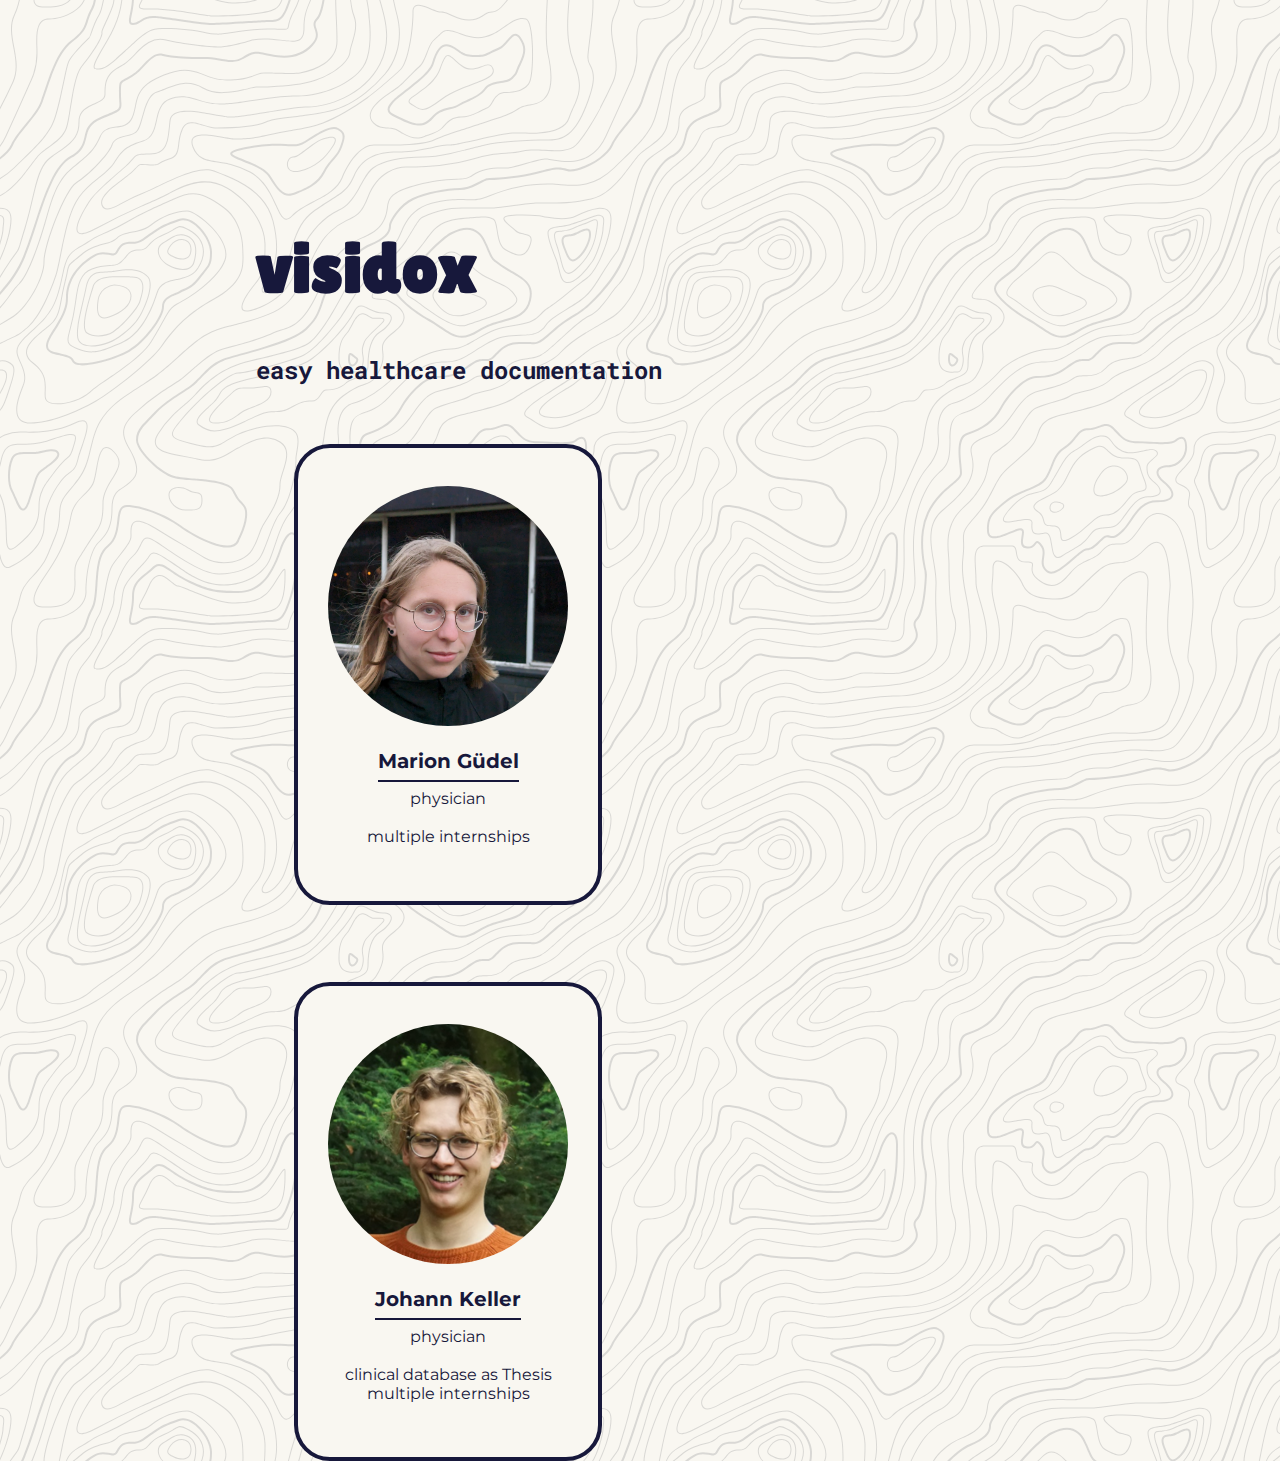
==== commit cd034c24: "Update index.html" ====
--- a/index.html
+++ b/index.html
@@ -19,7 +19,7 @@
 			<br><br>
 			<div class="text">
 				<span class="name">Marion Güdel</span>
-				<p>physician<br>clinical database as Thesis<br>multiple internships</p>
+				<p>physician<br><br>multiple internships</p>
 			</div>
 		</div></a>
 		<a href="https://www.linkedin.com/in/johann-keller-655b15215/"><div class="person">
@@ -27,7 +27,7 @@
 			<br><br>
 			<div class="text">
 					<span class="name">Johann Keller</span>
-					<p>physician<br>clinical database as Thesis<br>multiple internships</p>
+					<p>physician<br><br>clinical database as Thesis<br>multiple internships</p>
 			</div>
 		</div></a>
 	</div>
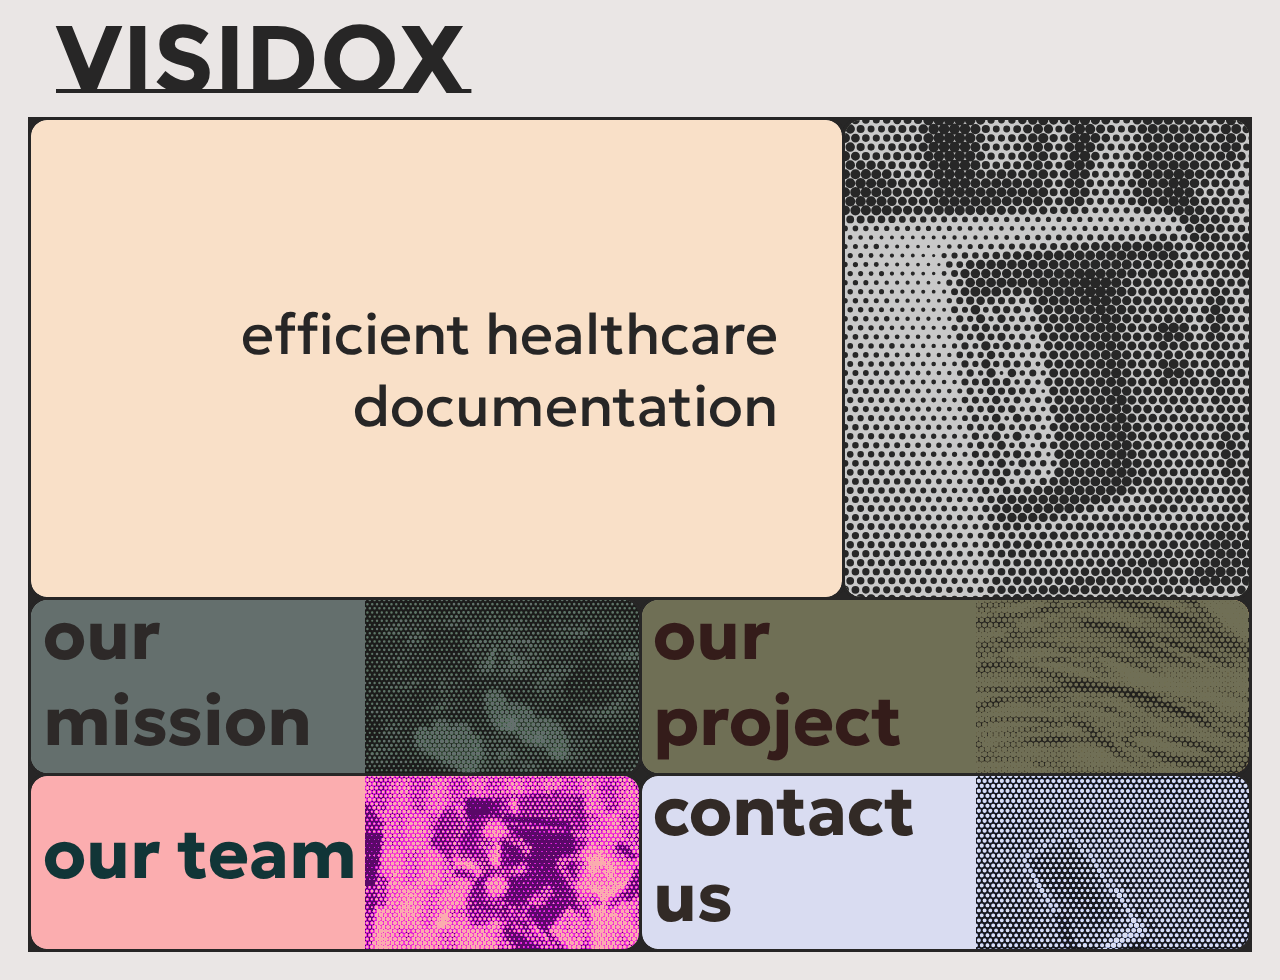
==== commit 4ecd7b20: "got rid of first temp site, now first with some style" ====
--- a/index.html
+++ b/index.html
@@ -1,36 +1,162 @@
 <!DOCTYPE html>
 <html>
 <head>
-	<title>visidox - easy healthcare documentation</title>
+	<title>visidox</title>
+
+	<link rel="stylesheet" type="text/css" href="variables004.8.css">
+	<link rel="stylesheet" type="text/css" href="general4.8.css">
+	<link rel="stylesheet" type="text/css" href="index004.8.css">
 
 	<link rel="preconnect" href="https://fonts.googleapis.com">
-		<link rel="preconnect" href="https://fonts.gstatic.com" crossorigin>
-		<link href="https://fonts.googleapis.com/css2?family=Lilita+One&family=Montserrat&family=Roboto+Mono&display=swap" rel="stylesheet"> 
-
-	<link rel="stylesheet" href="visidox001.css">
+	<link rel="preconnect" href="https://fonts.gstatic.com" crossorigin>
+	<link href="https://fonts.googleapis.com/css2?family=Caprasimo&family=Dangrek&family=Geologica:wght@100;200;300;400;500;600;700;800;900&family=Josefin+Slab:ital,wght@0,100;0,200;0,300;0,400;0,500;0,600;0,700;1,100;1,200;1,300;1,400;1,500;1,600;1,700&family=Lexend:wght@100;200;300;400;500;600;700;800;900&family=Lilita+One&family=Montserrat&family=Montserrat+Alternates:ital,wght@0,100;0,200;0,300;0,400;0,500;0,600;0,700;0,800;0,900;1,100;1,200;1,300;1,400;1,500;1,600;1,700;1,800;1,900&family=Montserrat+Subrayada:wght@400;700&family=Outfit:wght@100;200;300;400;500;600;700;800;900&family=Plus+Jakarta+Sans:ital,wght@0,200;0,300;0,400;0,500;0,600;0,700;0,800;1,200;1,400;1,500;1,600;1,700;1,800&family=Racing+Sans+One&family=Roboto+Mono&family=Roboto+Slab:wght@200;300;400;500;600;700;800;900&family=Rubik+Mono+One&family=Sanchez:ital@0;1&family=Sigmar&family=Sniglet&family=Solway:wght@300;400;500;700;800&family=Space+Grotesk:wght@300;400;500;600;700&family=Suez+One&family=Urbanist:ital,wght@0,100;0,200;0,300;0,400;0,500;0,600;0,700;0,900;1,100;1,200;1,300;1,400;1,500;1,600;1,700;1,800;1,900&family=Wix+Madefor+Display:wght@400;800&family=Wix+Madefor+Text:ital,wght@1,400;1,500;1,700;1,800&display=swap" rel="stylesheet">
+	<meta name="viewport" content="width=device-width,initial-scale=1" />
 </head>
 <body>
-<div class="content">
-	<h1>visidox</h1>
-	<h2>easy healthcare documentation</h2>
-	<div class="people">
-		<a href="https://www.linkedin.com/in/marion-g%C3%BCdel-76927b283/"><div class="person">
-			<img src="Marion-Guedel-profile.jpg">
-			<br><br>
-			<div class="text">
-				<span class="name">Marion Güdel</span>
-				<p>physician<br><br>multiple internships</p>
+	<div class="top-spacer"></div>
+
+	<div class="top-text"><h1>visidox</h1></div>
+
+	<div class="grid-container">
+		
+		<div class="grid-box main index">
+			<div class="shadow">
 			</div>
-		</div></a>
-		<a href="https://www.linkedin.com/in/johann-keller-655b15215/"><div class="person">
-			<img src="Johann-Keller-profile.png">
-			<br><br>
-			<div class="text">
-					<span class="name">Johann Keller</span>
-					<p>physician<br><br>clinical database as Thesis<br>multiple internships</p>
+			<div class="contents">
+				<div class="text1"><br><br><br><br><br><br><p>efficient healthcare documentation</p></div>
 			</div>
-		</div></a>
+		</div>
+
+		<div class="grid-box mainimg index">
+			<div class="shadow"></div>
+			<div class="contents">
+				<div class="img1">
+					<img src="img\doc-dicke-pc-1-diagcirc.svg">
+				</div>
+			</div>
+		</div>
+		
+		<div class="grid-box nav nav1 index">
+
+			<div class="shadow"></div>
+
+			<div class="contents">
+				<div class="titletile">
+					<h3>our mission</h3>
+				</div>
+				<div class="infotile">
+					<img src="img\effect-2-diagcirc.svg">
+					<div class="infotiletext">
+						<h4>find out what drives us</h4>
+					<div class="nav-link-button">
+							<div class="nav-link-wrapper">
+								<a class="nav-link-button-actual">click here</a>
+							</div>
+						</div>
+					</div>
+
+				</div>
+
+				<a class="nav-link-full greyed"></a>
+
+			</div>
+
+		</div>
+		
+		<div class="grid-box nav nav2 index">
+
+			<div class="shadow"></div>
+
+			<div class="contents">
+
+				<div class="titletile">
+					<h3>our project</h3>
+				</div>
+				<div class="infotile">
+					<img src="img\files-3-diagcirc.svg">
+					<div class="infotiletext">
+						<h4>rethinking health records</h4>
+					<div class="nav-link-button">
+							<div class="nav-link-wrapper">
+								<a class="nav-link-button-actual">text once</a>
+							</div>
+						</div>
+					</div>
+
+				</div>
+
+				<a class="nav-link-full greyed"></a>
+
+			</div>
+
+		</div>
+		
+		<div class="grid-box nav nav3 index">
+
+			<div class="shadow"></div>
+
+			<div class="contents">
+
+				<div class="titletile">
+					<h3>our team</h3>
+				</div>
+
+				<div class="infotile">
+					<img src="img\table-team-1-noglatz-diagcircle.svg">
+					<div class="infotiletext">
+						<h4>meet (or join) our team</h4>
+					<div class="nav-link-button">
+							<div class="nav-link-wrapper">
+								<a class="nav-link-button-actual" href="team.html">text once</a>
+							</div>
+						</div>
+					</div>
+
+				</div>
+
+				<a class="nav-link-full" href="team.html"></a>
+
+			</div>
+
+		</div>
+		
+		<div class="grid-box nav nav4 index">
+			<div class="shadow"></div>
+
+			<div class="contents">
+
+				<div class="titletile"><h3>contact us</h3></div>
+
+				<div class="infotile">
+					<img src="img\smartphone-1-diagcirc.svg">
+					<div class="infotiletext">
+						<h4>feel free to send us an email</h4>
+						<div class="nav-link-button">
+							<div class="nav-link-wrapper">
+								<a class="nav-link-button-actual" href="contact.html">text once &#10230;</a>
+							</div>
+						</div>
+					</div>
+
+				</div>
+
+				<a class="nav-link-full" href="contact.html"></a>
+
+			</div>
+
+		</div>
+		
+		<!--<div class="grid-box banner">
+			<div class="shadow">
+			</div>
+			<div class="contents">
+				<div>banner</div>
+			</div>
+		</div>-->
+
 	</div>
-</div>
+
+	<div class="bottom-spacer"></div>
+
 </body>
 </html>--- a/variables004.8.css
+++ b/variables004.8.css
@@ -0,0 +1,50 @@
+:root {
+	--edge-color: #272626;
+	--bg: #EAE6E5;
+
+	--index-nav-hover-translate-DT: -0.6em;
+	--index-nav-hover-translate-1c: -0.4em;
+
+	--distance-from-edge-DT: max(2vw, 28px);
+	--distance-from-edge-1c: max(2vw, calc(-1.7 * var(--index-nav-hover-translate-DT)));
+	--grid-row-height-index-DT: max(17vh, 11em);
+	--grid-row-height-index-3c: max(17vh, 11em);
+	--grid-row-height-index-2c: max(17vh, 11em);
+	--grid-row-height-index-1c: max(15vh, 11em);
+	--grid-main-height-index-1c: max(24vh, 4em);
+
+	--main-index-img-fil: invert(14%) sepia(4%) saturate(16%) hue-rotate(8deg) brightness(93%) contrast(94%);
+	--main-index-img-bg: #DDE6C7;
+
+	--main-bg: #F9E0C8;
+
+	--index-nav1-col1: #38302E;
+	--index-nav1-col2: #D8FDF5;
+	--index-nav1-fil1: invert(98%) sepia(26%) saturate(433%) hue-rotate(83deg) brightness(101%) contrast(98%);
+	--index-nav2-col1: #4D0A05;
+	--index-nav2-col2: #FAFCB1;
+	--index-nav2-fil1: invert(92%) sepia(12%) saturate(944%) hue-rotate(17deg) brightness(110%) contrast(98%);
+	--index-nav3-col1: #113537;
+	--index-nav3-col2: #FBADAF;
+	--index-nav3-fil1: invert(94%) sepia(79%) saturate(6215%) hue-rotate(289deg) brightness(99%) contrast(99%);
+	--index-nav4-col1: #322A26;
+	--index-nav4-col2: #D9DCF1;
+	--index-nav4-fil1: invert(93%) sepia(5%) saturate(1764%) hue-rotate(191deg) brightness(98%) contrast(94%);
+
+	--content-margin: 0.5vw;
+	--border-width-DT: 3px;
+	--inside-radius: 1em;
+
+	--padding-base: min(var(--inside-radius), 7mm);
+
+	--top-text-size: 6em;
+
+
+	/*team*/
+	--profile-pic-size-DT: 400px;
+	--profile-pic-size-1c: 80vw;
+	--column-gap-team-DT: 4em;
+
+	/*nav*/
+	--greyed-color: var(--edge-color);
+}--- a/general4.8.css
+++ b/general4.8.css
@@ -0,0 +1,203 @@
+.top-text h2 {
+	font-size: min(16.6vw, var(--top-text-size));
+	font-family: "geologica";
+}
+
+.top-text h1 {
+	font-size: min(16.6vw, var(--top-text-size));
+	font-family: "montserrat subrayada";
+
+	padding: 0;
+	margin: calc(-0.058 * var(--top-text-size)) 0 calc(-0.01 * var(--top-text-size)) calc(2 * var(--distance-from-edge-DT));
+
+	position: relative;
+  	display: inline;
+
+  	color: var(--edge-color);
+}
+
+.top-text a {
+	text-decoration: none;
+}
+
+/*keep space from top and bottom*/
+.top-spacer {
+	height: var(--distance-from-edge-DT);
+	display: none;
+}
+.bottom-spacer {
+	height: var(--distance-from-edge-DT);
+}
+
+
+
+/*navigation*/
+.nav-container {
+	display: grid;
+	grid-template-columns: 1fr 1fr 1fr 1fr;
+	grid-template-rows: 4em;
+
+	margin: 0  var(--distance-from-edge-DT) var(--distance-from-edge-DT) var(--distance-from-edge-DT);
+	padding-right: calc(var(--border-width-DT) *1); /*luege das d'outline vo de ching ned öbersteit*/
+  	padding-bottom: calc(var(--border-width-DT) *1); /*luege das d'outline vo de ching ned öbersteit*/
+
+	border-style: solid;
+	border-color: var(--edge-color);
+	border-width: calc(var(--border-width-DT) / 2 * 0);
+
+	background: var(--edge-color);
+
+	max-width: 88em;
+}
+
+.nav-box {
+	position: relative;
+
+	color: var(--bg);
+	border-color: var(--bg);
+
+	font-family: "geologica";
+}
+
+.nav-box.nav1 .contents {
+	background: var(--index-nav1-col2);
+	color: var(--index-nav1-col1);
+}
+.nav-box.nav2 .contents {
+	background: var(--index-nav2-col2);
+	color: var(--index-nav2-col1);
+}
+.nav-box.nav3 .contents {
+	background: var(--index-nav3-col2);
+	color: var(--index-nav3-col1);
+}
+.nav-box.nav4 .contents {
+	background: var(--index-nav4-col2);
+	color: var(--index-nav4-col1);
+}
+
+.nav-spacer {
+	
+}
+
+.nav-box .shadow, .nav-box .contents {
+	position: absolute;
+
+	box-sizing: border-box;
+	height: calc(100% - var(--border-width-DT) *1);/*der rand wägrächnä*/
+	width: calc(100% - var(--border-width-DT) *1);/*der rand wägrächnä*/
+	
+	margin: var(--border-width-DT);
+
+	outline-style: solid; /*outline esch usse ume statt teil dervo*/
+	outline-color: var(--edge-color);
+	outline-width: calc(var(--border-width-DT) / 1);
+	border-radius: var(--inside-radius);
+
+	background: var(--bg);
+	color: var(--edge-color);
+
+	transition: ease all .5s;
+}
+
+.nav-box .shadow {
+	z-index: 0;
+
+	background-image: radial-gradient(black 1px, transparent 0);
+  	background-size: 4px 4px;
+  	background-position: -19px -19px;
+}
+
+.nav-box .contents {
+	z-index: 10;
+
+	transition: all .1s ease-out;
+
+	overflow: hidden;
+}
+
+
+.nav-box .contents .titletile, .nav-box .contents .banner, .nav-box .contents .div h1 {
+	z-index: 10;
+
+	padding: 0  calc(var(--padding-base) / 2) calc(var(--padding-base) / 2) calc(var(--padding-base) / 1.5);
+
+	font-size: 2.4em;
+  	transform: translateY(-1.15em);
+}
+
+.nav-box .contents:hover, .nav-box .shadow:hover + .contents {
+	z-index: 20;
+	transform: translate(var(--index-nav-hover-translate-DT), var(--index-nav-hover-translate-DT));
+}
+
+.nav-box .contents:hover .infotile, .nav-box .shadow:hover + .contents .infotile {
+	
+}
+
+.nav-box .contents:hover .titletile, .nav-box .shadow:hover + .contents .titletile {
+	
+}
+
+.nav-box .contents:hover a.nav-link-full, .nav-box .shadow:hover + .contents a.nav-link-full {
+	z-index: 100;
+	display: inline-block;
+	transform: translateY(0%);
+}
+
+/*only pop out if link has href*/
+
+
+
+
+
+a.nav-box-link {
+	height: 111%;
+	width: 111%;
+
+	position: absolute;
+
+	top: -10px;
+	left: 0;
+}
+
+a.nav-box-link[href=""], a.nav-box-link[href="#"], a.nav-box-link:not([href]),  a.nav-box-link.greyed {
+	background: var(--greyed-color);
+	opacity: 66%;
+}
+
+
+@media screen and (max-width: 1260px) {
+	.nav-container {
+		grid-template-columns: 1fr 1fr;
+		grid-template-rows: 4em 4em;
+	}
+	
+}
+
+@media screen and (max-width: 686px) {
+	.nav-container {
+		grid-template-columns: 1fr;
+		grid-template-rows: 4em 4em 4em 4em;
+	}
+	.nav-box .contents:hover, .nav-box .shadow:hover + .contents {
+		transform: translate(var(--index-nav-hover-translate-1c), var(--index-nav-hover-translate-1c));
+	}
+}
+
+/*remove margin*/
+@media screen and (max-width: 600px) {
+	body {
+		/*background: brown;*/
+	}
+	/*define the grid*/
+	.nav-container {
+		margin: 0  var(--distance-from-edge-1c) var(--distance-from-edge-1c) var(--distance-from-edge-1c);
+	}
+
+	.nav-box .contents:hover, .nav-box .shadow:hover + .contents {
+		z-index: 20;
+		transform: translate(0, 0);
+	}
+		
+}--- a/index004.8.css
+++ b/index004.8.css
@@ -0,0 +1,704 @@
+/*:root {
+	--edge-color: #272626;
+	--bg: #EAE6E5;
+
+	--index-nav-hover-translate-DT: -0.6em;
+
+	--distance-from-edge-DT: max(2vw, 28px);
+	--distance-from-edge-1c: max(2vw, calc(-1.7 * var(--index-nav-hover-translate-DT)));
+	--grid-row-height-index-DT: max(17vh, 11em);
+	--grid-row-height-index-3c: max(17vh, 11em);
+	--grid-row-height-index-2c: max(17vh, 11em);
+	--grid-row-height-index-1c: max(15vh, 11em);
+	--grid-main-height-index-1c: max(24vh, 4em);
+
+	--main-index-img-fil: invert(14%) sepia(4%) saturate(16%) hue-rotate(8deg) brightness(93%) contrast(94%);
+	--main-index-img-bg: #DDE6C7;
+
+	--main-bg: #F9E0C8;
+
+	--index-nav1-col1: #38302E;
+	--index-nav1-col2: #D8FDF5;
+	--index-nav1-fil1: invert(98%) sepia(26%) saturate(433%) hue-rotate(83deg) brightness(101%) contrast(98%);
+	--index-nav2-col1: #4D0A05;
+	--index-nav2-col2: #FAFCB1;
+	--index-nav2-fil1: invert(92%) sepia(12%) saturate(944%) hue-rotate(17deg) brightness(110%) contrast(98%);
+	--index-nav3-col1: #113537;
+	--index-nav3-col2: #FBADAF;
+	--index-nav3-fil1: invert(94%) sepia(79%) saturate(6215%) hue-rotate(289deg) brightness(99%) contrast(99%);
+	--index-nav4-col1: #322A26;
+	--index-nav4-col2: #D9DCF1;
+	--index-nav4-fil1: invert(93%) sepia(5%) saturate(1764%) hue-rotate(191deg) brightness(98%) contrast(94%);
+
+	--content-margin: 0.5vw;
+	--border-width-DT: 3px;
+	--inside-radius: 1em;
+
+	--padding-base: min(var(--inside-radius), 7mm);
+
+	--top-text-size: 6em;
+}*/
+
+body {
+	margin: 0 0 0 0;
+	/*background-image: url([data-uri]);
+	*/
+	background-color: var(--bg);
+}
+
+
+
+
+
+/*define the grid*/
+.grid-container {
+	display: grid;
+	/*grid-template-columns: 25% 25% 25% 25%;*/
+	grid-template-rows: auto  var(--grid-row-height-index-DT) var(--grid-row-height-index-DT);
+
+	min-height: calc(99vh - 2 * var(--distance-from-edge-DT) - var(--top-text-size));
+
+	margin: 0  var(--distance-from-edge-DT) 0  var(--distance-from-edge-DT);
+	padding-right: calc(var(--border-width-DT) *1); /*luege das d'outline vo de ching ned öbersteit*/
+  	padding-bottom: calc(var(--border-width-DT) *1); /*luege das d'outline vo de ching ned öbersteit*/
+
+	border-style: solid;
+	border-color: var(--edge-color);
+	border-width: calc(var(--border-width-DT) / 2 * 0);
+
+	background: var(--edge-color);
+}
+
+.grid-box {
+	position: relative;
+
+	color: var(--bg);
+	border-color: var(--bg);
+
+	font-family: "geologica";
+}
+
+.main.index {
+	grid-column-start: 1;
+  	grid-column-end: 3;
+  	grid-row-start: 1;
+  	grid-row-end: 3;
+
+  	min-height: 30em;
+}
+
+.mainimg.index {
+	grid-column-start: 3;
+  	grid-column-end: 5;
+  	grid-row-start: 1;
+  	grid-row-end: 3;
+}
+
+.mainimg.index .contents {
+	background: var(--main-index-img-bg);
+}
+
+.mainimg.index .contents img {
+	filter: var(--main-index-img-fil);
+}
+
+
+
+.banner {
+	/*grid-column-start: 4;
+  	grid-column-end: 5;
+  	grid-row-start: 4;
+  	grid-row-end: 6;*/
+}
+
+/*look of grid content*/
+.grid-box .shadow, .grid-box .contents {
+	position: absolute;
+
+	box-sizing: border-box;
+	height: calc(100% - var(--border-width-DT) *1);/*der rand wägrächnä*/
+	width: calc(100% - var(--border-width-DT) *1);/*der rand wägrächnä*/
+	
+	margin: var(--border-width-DT);
+
+	outline-style: solid; /*outline esch usse ume statt teil dervo*/
+	outline-color: var(--edge-color);
+	outline-width: calc(var(--border-width-DT) / 1);
+	border-radius: var(--inside-radius);
+
+	background: var(--bg);
+	color: var(--edge-color);
+
+	transition: ease all .5s;
+}
+
+.grid-box .shadow {
+	z-index: 0;
+
+	background-image: radial-gradient(black 1px, transparent 0);
+  	background-size: 4px 4px;
+  	background-position: -19px -19px;
+}
+
+.grid-box .contents {
+	z-index: 10;
+
+	transition: all .1s ease-out;
+
+	overflow: hidden;
+}
+
+.grid-box .contents .titletile, .grid-box .contents .banner, .grid-box .contents .div h1 {
+	z-index: 10;
+
+	padding: 0  calc(var(--padding-base) / 2) calc(var(--padding-base) / 2) calc(var(--padding-base) / 1.5);
+}
+
+.grid-box.nav .contents:hover, .grid-box.nav .shadow:hover + .contents {
+	z-index: 20;
+	transform: translate(var(--index-nav-hover-translate-DT), var(--index-nav-hover-translate-DT));
+}
+
+
+
+/*style main on index*/
+.main.index .contents {
+	background: var(--main-bg);
+}
+
+.main.index .contents .text1 h1 {
+	font-size: 12em;
+}
+
+.main.index .contents .text1 p {
+	font-size: 3em;
+	font-size: min(8vw, calc(var(--top-text-size) * 0.6));
+
+	padding: 0 5vw 0 0;
+	text-align: right;
+}
+
+.main.index .contents .img1 {
+	height: 100%;
+
+	position: absolute;
+	
+	top: 0;
+	left: 40em;
+	right: 0;
+}
+
+.main.index .contents .text1 {
+	z-index: 10;
+	position: relative;
+
+	height: 100%;
+}
+
+.main.index .contents .img1 img {
+	z-index: 0;
+	position: absolute;
+
+	height: 100%;
+
+	right: 0;
+}
+
+
+/*style navigation on index*/
+
+h3 {
+	margin: 0;
+	font-size: 4em;
+}
+
+/*mache das zum einte der linki teu vo de navigationschäschtli weniger breit wird, dä rächts breiter u das ds'biud ufescrollt u vom ungere teu ersetzt wird*/
+
+.titletile {
+	height: calc(100% - var(--padding-base) / 1);
+	width: calc(55% - var(--inside-radius) / 1);
+
+	display: flex;
+	align-items: center;
+
+	position: absolute;
+	left: 0;
+	top: 0;
+
+	transition: all .1s ease-out;
+
+	font-size: min(2.8vw, calc(var(--top-text-size) * 0.18));
+}
+
+.infotile {
+	height: 200%;
+	width: 45%;
+
+	padding: 0;
+	
+	position: absolute;
+	right: 0;
+	top: 0;
+
+	transition: all .1s ease-out;
+}
+
+.infotile img {
+	width: 100%;
+	
+	z-index: 10;
+	position: absolute;
+
+	filter: grayscale(100%);
+}
+
+.infotile .infotiletext {
+	z-index: 30;
+
+	height: calc(50% - var(--padding-base) / 0.6);
+	width: calc(100% - calc(var(--inside-radius) * 1.66));
+	position: relative;
+	top: 50%;
+
+	padding: calc(var(--padding-base) / 1.2);
+}
+
+.infotile .infotiletext h4 {
+	margin: 0;
+	padding: 0;
+
+	/*font-family: "Wix Madefor Text";*/
+	font-style: italic;
+	font-size: 1.9em;
+	font-weight: 200;
+}
+
+
+.nav {
+	z-index: 10;
+}
+
+
+/*color paletes for the different menu items*/
+
+.nav1 .contents .infotile, .nav1 .contents .infotile .infotiletext {
+	background: var(--index-nav1-col1);
+	color: var(--index-nav1-col2);
+}
+.nav1 .contents .infotile img {
+	filter: var(--index-nav1-fil1);
+}
+.nav1 .contents {
+	background: var(--index-nav1-col2);
+	color: var(--index-nav1-col1);
+}
+.nav1 .contents .infotile .nav-link-button .nav-link-wrapper .nav-link-button-actual {
+	/*background-size: 100% 200%;*/
+	/*background-image: linear-gradient(to bottom, var(--index-nav4-col1) 50%, var(--index-nav4-col2) 50%);*/
+	color: var(--index-nav1-col2);
+
+	transition: all 0.1s;
+}
+.nav1 .contents .infotile .nav-link-button .nav-link-wrapper:hover .nav-link-button-actual {
+	/*background-position: 0 -100%;*/
+	/*color: var(--index-nav4-col1);*/
+
+	/*font-style: italic;*/
+	/*text-decoration: underline;*/
+}
+.nav1 .contents .infotile .nav-link-button .nav-link-wrapper {
+	/*background-size: 100% 200%;*/
+	/*background-image: linear-gradient(to bottom, var(--index-nav4-col2) 50%, var(--index-nav4-col1) 50%);*/
+	transition: all 0.1s;
+}
+.nav1 .contents .infotile .nav-link-button .nav-link-wrapper:hover{
+	/*background-position: 0 -100%;*/
+}
+
+.nav1 .contents .infotile .nav-link-button .nav-link-wrapper .nav-link-button-actual::after {
+	background: var(--index-nav1-col2);
+}
+.nav1 .contents .infotile .nav-link-button .nav-link-wrapper .nav-link-button-actual:hover::after {
+	background: var(--index-nav1-col2);
+}
+
+
+
+.nav2 .contents .infotile, .nav2 .contents .infotile .infotiletext {
+	background: var(--index-nav2-col1);
+	color: var(--index-nav2-col2);
+}
+.nav2 .contents .infotile img {
+	filter: var(--index-nav2-fil1);
+}
+.nav2 .contents {
+	background: var(--index-nav2-col2);
+	color: var(--index-nav2-col1);
+}
+.nav2 .contents .infotile .nav-link-button .nav-link-wrapper .nav-link-button-actual {
+	/*background-size: 100% 200%;*/
+	/*background-image: linear-gradient(to bottom, var(--index-nav4-col1) 50%, var(--index-nav4-col2) 50%);*/
+	color: var(--index-nav2-col2);
+
+	transition: all 0.1s;
+}
+.nav2 .contents .infotile .nav-link-button .nav-link-wrapper:hover .nav-link-button-actual {
+	/*background-position: 0 -100%;*/
+	/*color: var(--index-nav4-col1);*/
+
+	/*font-style: italic;*/
+	/*text-decoration: underline;*/
+}
+.nav2 .contents .infotile .nav-link-button .nav-link-wrapper {
+	/*background-size: 100% 200%;*/
+	/*background-image: linear-gradient(to bottom, var(--index-nav4-col2) 50%, var(--index-nav4-col1) 50%);*/
+	transition: all 0.1s;
+}
+.nav2 .contents .infotile .nav-link-button .nav-link-wrapper:hover{
+	/*background-position: 0 -100%;*/
+}
+.nav2 .contents .infotile .nav-link-button .nav-link-wrapper .nav-link-button-actual::after {
+	background: var(--index-nav2-col2);
+}
+.nav2 .contents .infotile .nav-link-button .nav-link-wrapper .nav-link-button-actual:hover::after {
+	background: var(--index-nav2-col2);
+}
+
+
+
+
+.nav3 .contents .infotile, .nav3 .contents .infotile .infotiletext {
+	background: var(--index-nav3-col1);
+	color: var(--index-nav3-col2);
+}
+.nav3 .contents .infotile img {
+	width: 120%;
+	min-height: 50%;
+	filter: var(--index-nav3-fil1);
+}
+.nav3 .contents {
+	background: var(--index-nav3-col2);
+	color: var(--index-nav3-col1);
+}
+.nav3 .contents .infotile .nav-link-button .nav-link-wrapper .nav-link-button-actual {
+	/*background-size: 100% 200%;*/
+	/*background-image: linear-gradient(to bottom, var(--index-nav4-col1) 50%, var(--index-nav4-col2) 50%);*/
+	color: var(--index-nav3-col2);
+
+	transition: all 0.1s;
+}
+.nav3 .contents .infotile .nav-link-button .nav-link-wrapper:hover .nav-link-button-actual {
+	/*background-position: 0 -100%;*/
+	/*color: var(--index-nav4-col1);*/
+
+	/*font-style: italic;*/
+	/*text-decoration: underline;*/
+}
+.nav3 .contents .infotile .nav-link-button .nav-link-wrapper {
+	/*background-size: 100% 200%;*/
+	/*background-image: linear-gradient(to bottom, var(--index-nav4-col2) 50%, var(--index-nav4-col1) 50%);*/
+	transition: all 0.1s;
+}
+.nav3 .contents .infotile .nav-link-button .nav-link-wrapper:hover{
+	/*background-position: 0 -100%;*/
+}
+.nav3 .contents .infotile .nav-link-button .nav-link-wrapper .nav-link-button-actual::after {
+	background: var(--index-nav3-col2);
+}
+.nav3 .contents .infotile .nav-link-button .nav-link-wrapper .nav-link-button-actual:hover::after {
+	background: var(--index-nav3-col2);
+}
+
+
+
+.nav4 .contents .infotile, .nav4 .contents .infotile .infotiletext {
+	background: var(--index-nav4-col1);
+	color: var(--index-nav4-col2);
+}
+.nav4 .contents .infotile img {
+	filter: var(--index-nav4-fil1);
+}
+.nav4 .contents {
+	background: var(--index-nav4-col2);
+	color: var(--index-nav4-col1);
+}
+.nav4 .contents .infotile .nav-link-button .nav-link-wrapper .nav-link-button-actual {
+	/*background-size: 100% 200%;*/
+	/*background-image: linear-gradient(to bottom, var(--index-nav4-col1) 50%, var(--index-nav4-col2) 50%);*/
+	color: var(--index-nav4-col2);
+
+	transition: all 0.1s;
+}
+.nav4 .contents .infotile .nav-link-button .nav-link-wrapper:hover .nav-link-button-actual {
+	/*background-position: 0 -100%;*/
+	/*color: var(--index-nav4-col1);*/
+
+	/*font-style: italic;*/
+	/*text-decoration: underline;*/
+}
+.nav4 .contents .infotile .nav-link-button .nav-link-wrapper {
+	/*background-size: 100% 200%;*/
+	/*background-image: linear-gradient(to bottom, var(--index-nav4-col2) 50%, var(--index-nav4-col1) 50%);*/
+	transition: all 0.1s;
+}
+.nav4 .contents .infotile .nav-link-button .nav-link-wrapper:hover{
+	/*background-position: 0 -100%;*/
+}
+.nav4 .contents .infotile .nav-link-button .nav-link-wrapper .nav-link-button-actual::after {
+	background: var(--index-nav4-col2);
+}
+.nav4 .contents .infotile .nav-link-button .nav-link-wrapper .nav-link-button-actual:hover::after {
+	background: var(--index-nav4-col2);
+}
+
+
+
+a.nav-link-full {
+	/*background: cyan;*/   /*good for testing*/
+
+	height: 222%;
+	width: 111%;
+
+	/*filter: opacity(0.5);*/
+
+	transform: translateY(0%);
+	position: absolute;
+	bottom: 0;
+
+	transition: all 0s;
+	transition-delay: 0.1s;
+
+	z-index: 100;
+}
+
+a.nav-link-full[href=""], a.nav-link-full[href="#"], a.nav-link-full:not([href]),  a.nav-link-full.greyed {
+	background: var(--greyed-color);
+	opacity: 66%;
+}
+
+.nav-link-button {
+	height: auto;
+	position: absolute;
+	min-height: 3em;
+	display: block;
+	width: calc(100% - var(--padding-base) * 1.2);
+	bottom: 0;
+	right: 0;
+	text-align: center;
+
+}
+
+.nav-link-button .nav-link-wrapper {
+	padding: var(--border-width-DT);
+
+	min-width: 33%;
+
+	bottom: 1.2em;
+	right: 3.36em;
+
+	text-align: center;
+	display: none; /*block;*/
+
+	position: absolute;
+}
+
+.nav-link-button .nav-link-wrapper .nav-link-button-actual {
+	display: block;
+	border-radius: calc(var(--inside-radius) - var(--border-width-DT) + 6px);
+	font-size: 1.3em;
+	font-family: "geologica";
+	font-weight: 300;
+	z-index: 500;
+}
+
+.nav-link-button .nav-link-wrapper .nav-link-button-actual:hover {
+	font-weight: 500;
+}
+
+.nav-link-button .nav-link-wrapper .nav-link-button-actual::after {
+	content: "";
+	display: block;
+	height: 2px;
+	position: absolute;
+	bottom: -0.1em;
+	right: 1.25rem;
+	left: 1.25rem;
+	background: aquamarine;
+	transition: all 0.2s;
+	transform-origin: bottom-center;
+}
+.nav-link-button .nav-link-wrapper .nav-link-button-actual:hover::after {
+	background: #ff006c;
+	right: 0;
+	left: 0;
+	height: 3px;
+}
+
+@media (hover: none) {
+	.grid-box.nav .contents a.nav-link-full {
+		/*display: none;*/
+	}
+}
+
+@media (hover: hover) {
+	.nav-link-button .nav-link-wrapper {
+		/*display: none;*/
+	}
+}
+
+
+
+
+/*menu hover*/
+.grid-box.nav .contents:hover .infotile, .grid-box.nav .shadow:hover + .contents .infotile {
+	transform: translateY(-50%);
+	width: 58%;
+}
+
+.grid-box.nav .contents:hover .titletile, .grid-box.nav .shadow:hover + .contents .titletile {
+	transform: scaleX(0.77) translateX(-16%);
+}
+
+.grid-box.nav .contents:hover a.nav-link-full, .grid-box.nav .shadow:hover + .contents a.nav-link-full {
+	z-index: 100;
+	/*display: inline-block;*/
+	/*transform: translateY(0%);*/
+}
+
+/*3c grid*/
+/*@media screen and (max-width: 1800px) {/*
+	/*define the grid*/
+	/*.grid-container {
+		grid-template-rows: auto var(--grid-row-height-index-3c) var(--grid-row-height-index-3c) var(--grid-row-height-index-3c) var(--grid-row-height-index-3c);
+	}
+
+	.main.index {
+		grid-column-start: 1;
+  		grid-column-end: 3;
+  		grid-row-start: 1;
+  		grid-row-end: 4;
+  		min-height: 40vh;
+	}
+
+	.banner {
+		grid-column-start: 3;
+  		grid-column-end: 4;
+  		grid-row-start: 1;
+  		grid-row-end: 4;
+	}
+}*/
+
+
+
+/*2c grid*/
+@media screen and (max-width: 2200px) {
+	body {
+		/*background: red;*/
+	}
+
+	.mainimg.index .contents img {
+		scale: 0.7;
+		translate: -15% -15%;
+	}
+
+	/*define the grid*/
+	.grid-container {
+		grid-template-rows: auto var(--grid-row-height-index-2c) var(--grid-row-height-index-2c) var(--grid-row-height-index-2c) var(--grid-row-height-index-2c);
+	}
+
+	.grid-box{
+		grid-column: span 3;
+	}
+
+	.main.index {
+		grid-column-start: 1;
+  		grid-column-end: 5;
+  		grid-row-start: 1;
+  		grid-row-end: 4;
+  		/*min-height: 40vh;*/
+	}
+	.mainimg.index {
+		grid-column-start: 5;
+  		grid-column-end: 7;
+  		grid-row-start: 1;
+  		grid-row-end: 4;
+  		/*min-height: 40vh;*/
+	}
+
+	/*.banner {
+		grid-column-start: 2;
+  		grid-column-end: 3;
+  		grid-row-start: 5;
+  		grid-row-end: 7;
+	}*/
+}
+
+/*1c*/
+@media screen and (max-width: 1111px) {
+	body {
+		/*background: yellow;*/
+	}
+	/*define the grid*/
+	.grid-container {
+		grid-template-rows: auto var(--grid-row-height-index-1c) var(--grid-row-height-index-1c) var(--grid-row-height-index-1c) var(--grid-row-height-index-1c) var(--grid-row-height-index-1c);
+	}
+
+	.grid-box{
+		grid-column: span 1;
+	}
+
+	.main.index {
+		grid-column-start: 1;
+  		grid-column-end: 2;
+  		grid-row-start: 1;
+  		grid-row-end: 3;
+  		/*min-height: 40vh;*/
+	}
+
+	h1 {
+		font-size: 24vw;
+	}
+
+	/*.banner {
+		grid-column-start: 1;
+  		grid-column-end: 2;
+  		grid-row-start: 8;
+  		grid-row-end: 10;
+	}*/
+
+	/*have main image disapear*/
+	.mainimg.index {
+		display: none;
+	}
+
+
+	/* don't show info on mobile*/
+	.grid-box.nav .contents:hover, .grid-box.nav .shadow:hover + .contents {
+		z-index: 20;
+		transform: translate(0, 0);
+	}
+	.grid-box.nav .contents:hover .infotile, .grid-box.nav .shadow:hover + .contents .infotile {
+		transform: translateY(0%);
+		width: 45%;
+	}
+	.grid-box.nav .contents:hover .titletile, .grid-box.nav .shadow:hover + .contents .titletile {
+		transform: scaleX(1) translateX(0%);
+	}
+	.grid-box.nav .contents:hover a.nav-link-full, .grid-box.nav .shadow:hover + .contents a.nav-link-full {
+		z-index: 100;
+		display: inline-block;
+		transform: translateY(0%);
+	}
+}
+
+/*remove margin*/
+@media screen and (max-width: 600px) {
+	body {
+		/*background: brown;*/
+	}
+	/*define the grid*/
+	.grid-container {
+		margin: 0  var(--distance-from-edge-1c) 0  var(--distance-from-edge-1c);
+	}
+		
+}
